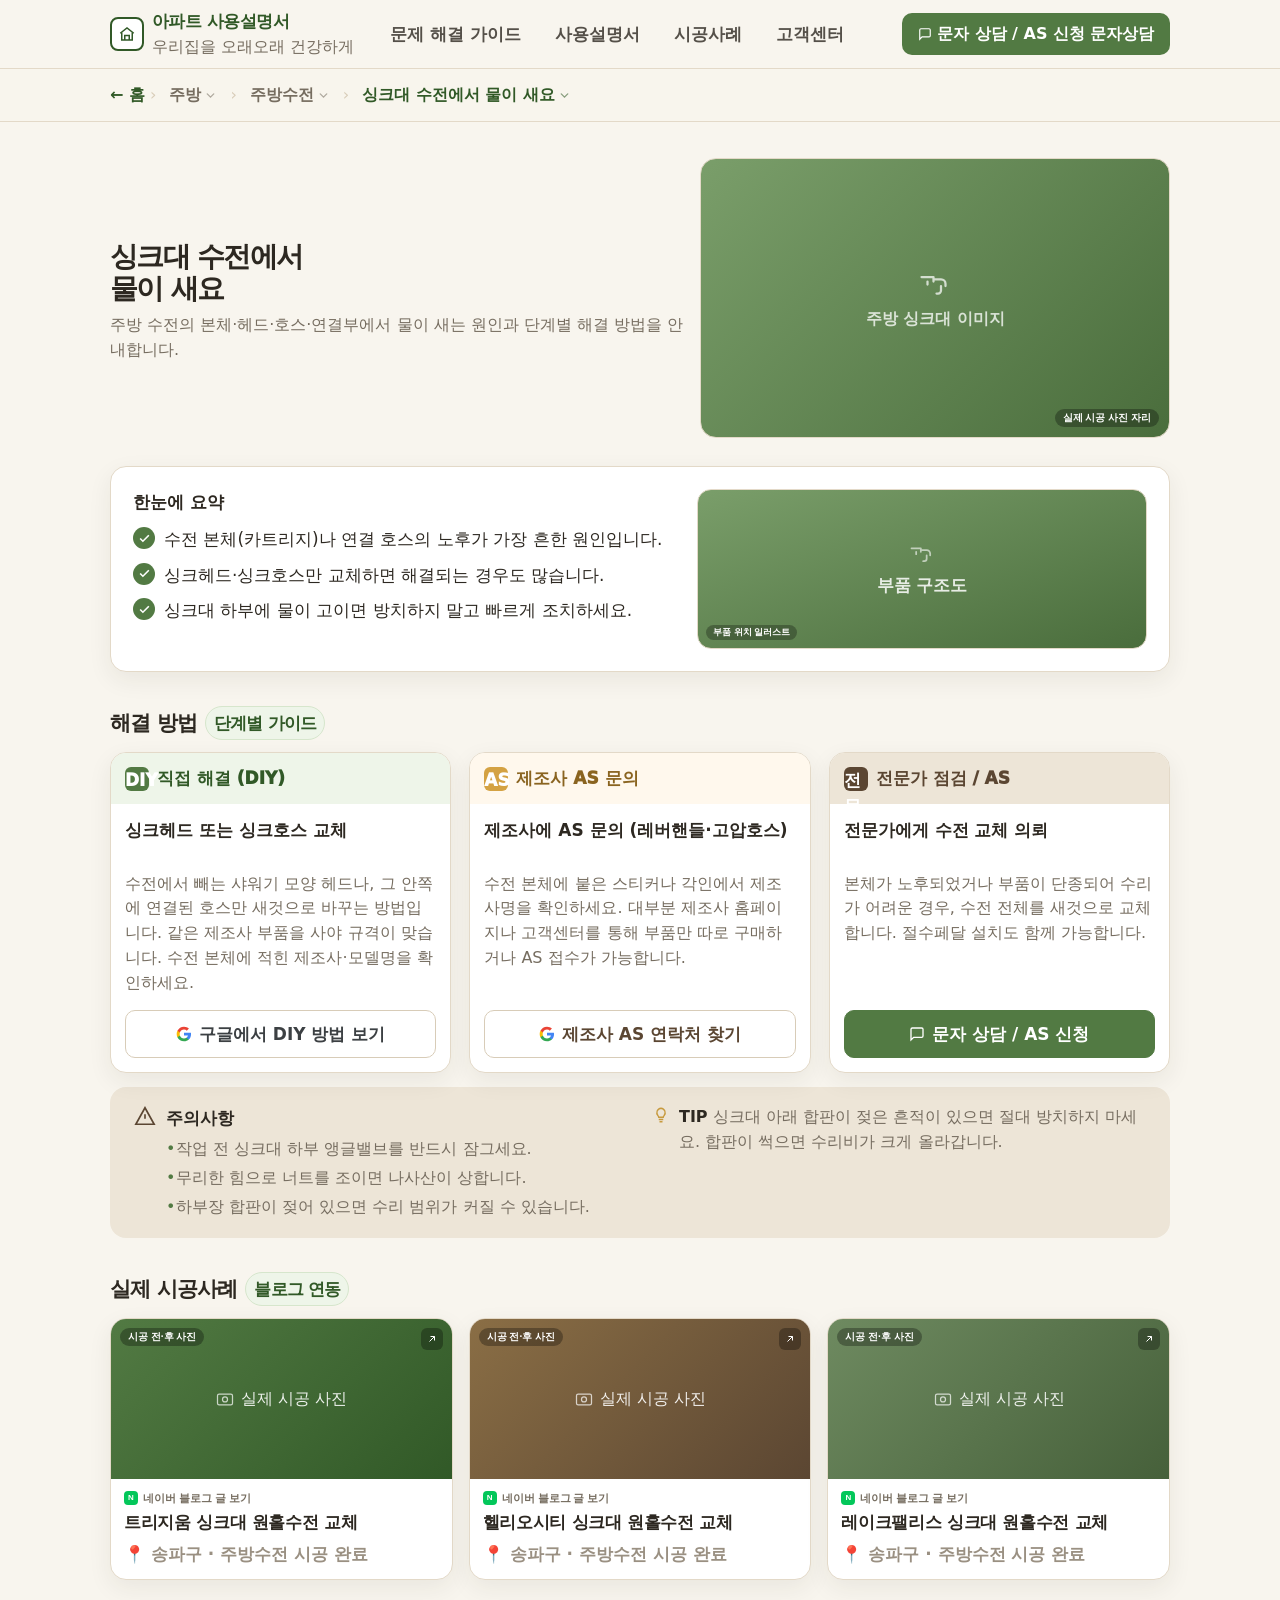
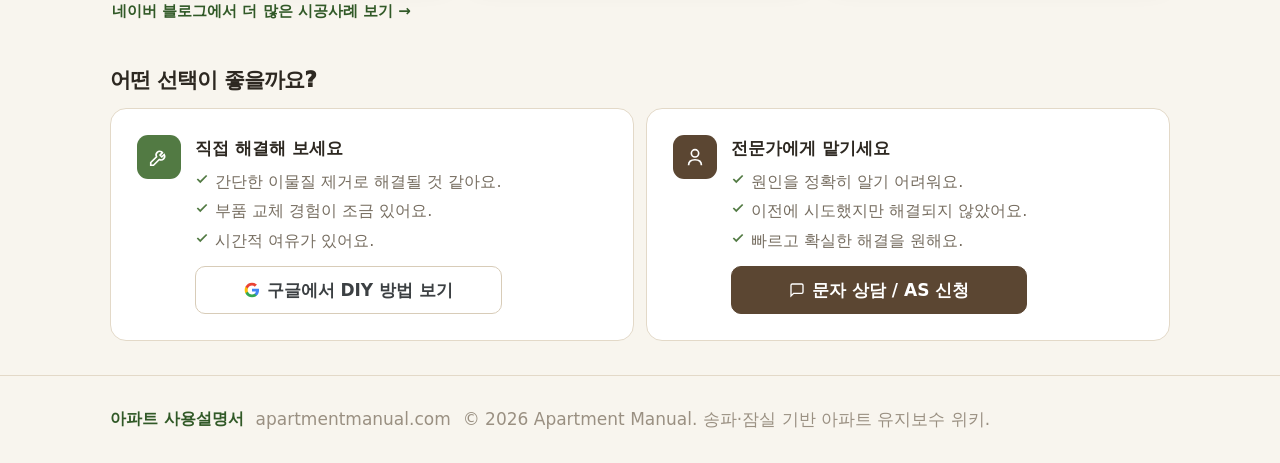
==== guide.html @ 0b605f0b "Add files via upload" ====
<!doctype html>
<html lang="ko">
<head>
<meta charset="utf-8">
<meta name="viewport" content="width=device-width, initial-scale=1, viewport-fit=cover">

<!-- 기본 SEO — 증상별로 JS가 동적 업데이트 -->
<title>아파트 집수리 문제 해결 가이드 | 아파트 사용설명서</title>
<meta name="description" content="아파트 집수리 증상별 원인과 단계별 해결 방법을 안내합니다. DIY 방법부터 전문가 상담까지.">
<meta name="keywords" content="아파트 집수리, 수전 교체, 변기 수리, 환풍기 교체, 배수구 막힘, 방등 교체, 송파 집수리">
<meta name="author" content="아파트 사용설명서">
<link rel="canonical" href="https://apartmentmanual.kr/guide.html" id="canonicalUrl">

<!-- Open Graph -->
<meta property="og:type" content="article">
<meta property="og:url" content="https://apartmentmanual.kr/guide.html" id="ogUrl">
<meta property="og:title" content="아파트 집수리 문제 해결 가이드" id="ogTitle">
<meta property="og:description" content="증상별 원인과 단계별 해결 방법을 안내합니다." id="ogDesc">
<meta property="og:image" content="https://apartmentmanual.kr/og-image.png">
<meta property="og:locale" content="ko_KR">
<meta property="og:site_name" content="아파트 사용설명서">

<!-- Twitter Card -->
<meta name="twitter:card" content="summary_large_image">
<meta name="twitter:title" content="아파트 집수리 문제 해결 가이드" id="twTitle">
<meta name="twitter:description" content="증상별 원인과 단계별 해결 방법을 안내합니다." id="twDesc">

<!-- 구조화 데이터 (JSON-LD) — render() 후 JS로 동적 삽입 -->
<script type="application/ld+json" id="jsonLd">
{
  "@context": "https://schema.org",
  "@type": "HowTo",
  "name": "아파트 집수리 문제 해결 가이드",
  "description": "아파트 집수리 증상별 원인과 단계별 해결 방법",
  "publisher": {
    "@type": "LocalBusiness",
    "name": "아파트 사용설명서",
    "areaServed": "송파구, 잠실동"
  }
}
</script>
<style>
:root{
  --green:#527A43;--green-deep:#315927;--green-soft:#EEF5E9;--green-line:#D6E6CC;
  --cream:#F8F5EE;--paper:#FFFEFB;--beige:#EDE5D7;--sand:#D8CCB8;
  --choco:#5B4632;--choco-deep:#3F2E1D;
  --ink:#2D2821;--muted:#766D60;--soft:#9A9082;--line:#E3D9C8;--white:#fff;
  --warn:#C0492F;--warn-soft:#FDF0ED;
  --shadow:0 8px 24px rgba(45,40,33,.07);
  --r:16px;--safe-b:env(safe-area-inset-bottom,0px);
  font-family:-apple-system,BlinkMacSystemFont,"Pretendard","Apple SD Gothic Neo","Noto Sans KR",system-ui,sans-serif;
}
*{box-sizing:border-box;margin:0;padding:0}html{scroll-behavior:smooth}
body{background:var(--cream);color:var(--ink);line-height:1.55;-webkit-font-smoothing:antialiased}
button,input,select{font:inherit}button{border:0;background:none;cursor:pointer;color:inherit}a{text-decoration:none;color:inherit}
.wrap{width:min(100% - 32px,920px);margin-inline:auto}
.desktop{display:none}

/* header */
.hd{position:sticky;top:0;z-index:40;background:rgba(248,245,238,.96);backdrop-filter:blur(12px);border-bottom:1px solid var(--line)}
.hd .in{height:56px;display:flex;align-items:center;gap:10px}
.logo{display:flex;align-items:center;gap:8px}
.logo-i{width:30px;height:30px;border:2px solid var(--green-deep);border-radius:8px;display:grid;place-items:center;color:var(--green-deep);flex:none;background:#fff}.logo-i svg{width:18px;height:18px}
.logo b{font-size:17px;letter-spacing:-.03em;color:var(--green-deep)}.logo small{font-size:16px;color:var(--muted);display:block}
.hd .nav{display:none;gap:24px;margin-left:22px}.hd .nav a{font-size:16px;font-weight:800;opacity:.8}.hd .nav a:hover{opacity:1;color:var(--green-deep)}
.hd-btn{margin-left:auto;height:34px;padding:0 10px;border-radius:10px;background:var(--green);color:#fff;font-weight:900;font-size:17px;display:flex;align-items:center;gap:5px;flex:none}.hd-btn svg{width:14px;height:14px}
@media(min-width:720px){.hd .in{height:68px}.logo-i{width:34px;height:34px}.logo b{font-size:17px}.logo small{font-size:16px}.hd-btn{height:40px;padding:0 14px;font-size:17px}}
@media(min-width:1040px){.hd .nav{display:flex;gap:34px;margin-left:26px}.hd .nav a{font-size:17px;font-weight:850}.desktop{display:block}.hd-btn{height:42px;padding:0 16px;font-size:16px}.wrap{width:min(100% - 48px,1060px)}}

/* crumb */
.crumb{padding:14px 0 0;font-size:16px;color:var(--muted);display:flex;flex-wrap:wrap;gap:5px;align-items:center}
.crumb .sep{color:var(--sand)}.crumb b{color:var(--green-deep)}
/* clickable crumb tree */
.crumb-bar{background:rgba(248,245,238,.96);border-bottom:1px solid var(--line);position:relative;z-index:30}
.crumb{position:relative;padding:12px 0}
.crumb a.home{color:var(--green-deep);font-weight:800;text-decoration:none;flex:none}
.crumb-seg{appearance:none;border:none;background:none;font:inherit;color:var(--muted);font-weight:800;display:inline-flex;align-items:center;gap:3px;cursor:pointer;padding:4px 8px;border-radius:9px;transition:.12s;line-height:1.25;text-align:left}
.crumb-seg:hover{background:var(--green-soft);color:var(--green-deep)}
.crumb-seg .cv{width:13px;height:13px;opacity:.55;transition:.15s;flex:none}
.crumb-seg.open{background:var(--green-soft);color:var(--green-deep)}
.crumb-seg.open .cv{transform:rotate(180deg);opacity:1}
.crumb-seg:last-of-type{color:var(--green-deep)}
.crumb-dd{position:absolute;top:calc(100% - 4px);left:0;background:#fff;border:1px solid var(--line);border-radius:13px;box-shadow:0 14px 34px rgba(45,40,33,.16);padding:6px;min-width:210px;max-width:min(92vw,360px);max-height:62vh;overflow:auto;z-index:60}
.dd-item{display:flex;align-items:center;gap:8px;width:100%;text-align:left;appearance:none;border:none;background:none;font:inherit;font-size:15px;font-weight:700;color:var(--ink);padding:10px 11px;border-radius:10px;cursor:pointer;line-height:1.35}
.dd-item:hover{background:var(--green-soft)}
.dd-item.on{color:var(--green-deep);background:var(--green-soft)}
.dd-item .dc{width:15px;height:15px;flex:none;color:var(--green)}
.dd-item .dc.hide{visibility:hidden}
/* live thumbnail cards */
.case .img.thumb{background-size:cover;background-position:center;background-color:var(--beige)}
.case.sk{pointer-events:none}
.case.sk .img{animation:cpulse 1.25s ease-in-out infinite}
@keyframes cpulse{0%,100%{opacity:1}50%{opacity:.5}}
.cases-more{display:inline-flex;align-items:center;gap:6px;margin-top:14px;font-size:15px;font-weight:800;color:var(--green-deep);cursor:pointer;background:none;border:none;appearance:none;padding:6px 2px}
.cases-more:hover{text-decoration:underline}
.case-empty{grid-column:1/-1;color:var(--muted);font-weight:700;font-size:15px;padding:8px 2px}

/* hero */
.hero{padding:10px 0 18px}
.hero-grid{display:grid;grid-template-columns:1fr;gap:16px}
.hero h1{font-size:28px;line-height:1.15;letter-spacing:-.06em;font-weight:950;margin-top:8px}
.hero .lead{font-size:16px;color:var(--muted);margin-top:8px;max-width:42em}
.hero-img{border-radius:var(--r);overflow:hidden;min-height:160px;position:relative;display:grid;place-items:center;border:1px solid var(--line)}
.hero-img .ph{display:flex;flex-direction:column;align-items:center;gap:6px;color:rgba(255,255,255,.9)}
.hero-img .ph svg{width:36px;height:36px;opacity:.8}
.hero-img .ph span{font-size:16px;font-weight:800;opacity:.85}
.hero-img .label{position:absolute;bottom:10px;right:10px;font:800 10px/1 sans-serif;background:rgba(0,0,0,.3);color:#fff;padding:4px 8px;border-radius:999px}
.pills{display:flex;flex-wrap:wrap;gap:7px;margin-top:14px}
.pill{height:36px;padding:0 13px;border:1.5px solid var(--sand);background:#fff;border-radius:999px;font-size:16px;font-weight:800;display:flex;align-items:center;gap:5px;white-space:nowrap;transition:.15s}
.pill svg{width:14px;height:14px;opacity:.7}
.pill:hover{border-color:var(--green)}
.pill.on{background:var(--green);color:#fff;border-color:var(--green)}.pill.on svg{opacity:1}
/* summary visual */
.summary{display:grid;grid-template-columns:1fr;gap:14px}
.sum-visual{border-radius:14px;min-height:120px;position:relative;display:grid;place-items:center;overflow:hidden;border:1px solid var(--line)}
.sum-visual .ph{display:flex;flex-direction:column;align-items:center;gap:5px;color:rgba(255,255,255,.85)}
.sum-visual .ph svg{width:28px;height:28px;opacity:.7}
.sum-visual .ph span{font-size:17px;font-weight:800}
.sum-visual .label{position:absolute;bottom:8px;left:8px;font:800 9px/1 sans-serif;background:rgba(0,0,0,.28);color:#fff;padding:3px 7px;border-radius:999px}
@media(min-width:720px){.hero-grid{grid-template-columns:1.1fr .9fr;align-items:center}.hero-img{min-height:220px}.summary{grid-template-columns:1.1fr .9fr}.hero{padding:28px 0 22px}h1{font-size:36px}.hero .lead{font-size:17px}}
@media(min-width:1040px){.hero-img{min-height:280px}.hero{padding:36px 0 28px}h1{font-size:42px}.hero .lead{font-size:16px;max-width:36em}.sum-visual{min-height:160px}}
/* apt dropdown */
.aptsel{width:100%;height:44px;border:1.5px solid var(--sand);border-radius:12px;padding:0 12px;font-size:16px;background:#fff;color:var(--ink);appearance:auto}
.aptsel:focus{outline:none;border-color:var(--green);box-shadow:0 0 0 3px rgba(82,122,67,.12)}
.apt-custom{margin-top:8px}

/* sections */
section{padding:0 0 22px}
.sec-t{font-size:17px;font-weight:950;letter-spacing:-.04em;margin-bottom:12px;display:flex;align-items:center;gap:8px}
.sec-t .badge{font-size:17px;font-weight:900;background:var(--green-soft);color:var(--green-deep);border:1px solid var(--green-line);border-radius:999px;padding:3px 8px}

/* summary card */
.summary{background:#fff;border:1px solid var(--line);border-radius:var(--r);padding:16px;box-shadow:var(--shadow)}
.summary h3{font-size:17px;font-weight:950;margin-bottom:12px}
.checks{display:flex;flex-direction:column;gap:10px}
.ck{display:flex;gap:9px;font-size:17px;line-height:1.5}
.ck .ic{width:22px;height:22px;border-radius:50%;background:var(--green);flex:none;display:grid;place-items:center}
.ck .ic svg{width:13px;height:13px}

/* steps */
.steps{display:grid;gap:14px}
@media(min-width:720px){.steps{grid-template-columns:repeat(3,1fr)}}
.step{background:#fff;border:1px solid var(--line);border-radius:var(--r);overflow:hidden;display:flex;flex-direction:column;box-shadow:var(--shadow)}
.step-h{padding:12px 14px;font-weight:950;font-size:16px;display:flex;align-items:center;gap:8px}
.step-h .n{width:24px;height:24px;border-radius:6px;display:grid;place-items:center;font-size:17px;font-weight:950;flex:none}
.step.diy .step-h{background:var(--green-soft);color:var(--green-deep)}.step.diy .n{background:var(--green);color:#fff}
.step.mfg .step-h{background:#FFF8ED;color:#8A6420}.step.mfg .n{background:#D4A243;color:#fff}
.step.mgmt .step-h{background:#EDF2F7;color:#4A5568}.step.mgmt .n{background:#5A6B7A;color:#fff}
.step.pro .step-h{background:var(--beige);color:var(--choco)}.step.pro .n{background:var(--choco);color:#fff}
.step-b{padding:14px;flex:1;display:flex;flex-direction:column}
.step-b ul{list-style:none;display:flex;flex-direction:column;gap:9px;flex:1}
.step-b li{display:flex;gap:8px;font-size:17px;line-height:1.5}
.step-b li .b{width:20px;height:20px;border-radius:6px;background:var(--green-soft);color:var(--green-deep);flex:none;display:grid;place-items:center;font:900 11px var(--font);margin-top:2px}
.step-b li b{font-weight:800;display:block;margin-bottom:2px}
.step-b li .desc{font-size:16px;color:var(--muted);line-height:1.55;display:block;margin-top:1px}
.step-b .act{margin-top:14px}
.btn{display:inline-flex;align-items:center;gap:7px;border-radius:10px;font-weight:900;font-size:17px;padding:10px 14px;transition:.15s;cursor:pointer;border:1.5px solid transparent;justify-content:center;width:100%}
.btn svg{width:16px;height:16px;flex:none}
.btn-g{background:#fff;color:#3c4043;border-color:var(--sand)}.btn-g:hover{background:#F7F5EF}
.btn-choco{background:var(--choco);color:#fff;border-color:var(--choco)}.btn-choco:hover{background:var(--choco-deep)}
.btn-green{background:var(--green);color:#fff;border-color:var(--green)}.btn-green:hover{background:var(--green-deep)}
.btn-ghost{background:#fff;color:var(--choco);border-color:var(--sand)}.btn-ghost:hover{background:var(--beige)}
.gg{width:16px;height:16px}

/* notice */
.notice{display:flex;gap:14px;background:var(--beige);border-radius:var(--r);padding:14px 16px;margin-top:14px;flex-wrap:wrap}
.notice .w{display:flex;gap:10px;flex:1;min-width:200px}
.notice .w svg{width:22px;height:22px;color:var(--choco);flex:none}
.notice .w h5{font-size:17px;font-weight:950;margin-bottom:6px}
.notice .w ul{list-style:none;display:flex;flex-direction:column;gap:4px}
.notice .w li{font-size:16px;color:var(--muted);padding-left:10px;position:relative}
.notice .w li::before{content:'•';position:absolute;left:0;color:var(--green)}
.notice .tip{flex:1;min-width:200px;display:flex;gap:9px;font-size:16px;color:var(--muted);line-height:1.55}
.notice .tip svg{width:18px;height:18px;color:#C79A3E;flex:none;margin-top:1px}
.notice .tip b{color:var(--ink)}

/* cases */
.cases{display:grid;gap:12px}
@media(min-width:720px){.cases{grid-template-columns:repeat(3,1fr)}.case .img{height:150px}}
.case{background:#fff;border:1px solid var(--line);border-radius:var(--r);overflow:hidden;box-shadow:var(--shadow);cursor:pointer;transition:.15s}
.case:hover{transform:translateY(-2px);box-shadow:0 12px 28px rgba(45,40,33,.1)}
.case .img{height:120px;position:relative;display:grid;place-items:center;color:#fff}
.case .img.c0{background:linear-gradient(135deg,#527A43,#315927)}
.case .img.c1{background:linear-gradient(135deg,#8A6E45,#5B4632)}
.case .img.c2{background:linear-gradient(135deg,#6E8A60,#46603A)}
.case .img.c3{background:linear-gradient(135deg,#5A7A8A,#2D5566)}
.case .tag{position:absolute;top:9px;left:9px;font:900 10px/1 sans-serif;background:rgba(0,0,0,.3);color:#fff;padding:4px 8px;border-radius:999px}
.case .ext{position:absolute;top:9px;right:9px;width:22px;height:22px;border-radius:6px;background:rgba(0,0,0,.3);display:grid;place-items:center}
.case .ext svg{width:12px;height:12px}
.case .img .ph{font-size:16px;opacity:.9;display:flex;align-items:center;gap:6px}
.case .img .ph svg{width:20px;height:20px;opacity:.8}
.case .bd{padding:12px 13px}
.case .src{display:flex;align-items:center;gap:5px;font:900 10.5px/1 sans-serif;color:var(--muted);margin-bottom:6px}
.case .src .d{width:14px;height:14px;border-radius:4px;background:#03C75A;color:#fff;display:grid;place-items:center;font:900 8px/1 sans-serif}
.case h4{font-size:17px;font-weight:900;line-height:1.35;letter-spacing:-.02em}
.case .meta{margin-top:7px;font-size:17px;color:var(--soft);font-weight:700}

/* choose */
.choose{display:grid;gap:12px}
@media(min-width:720px){.choose{grid-template-columns:1fr 1fr}}
.cc{background:#fff;border:1px solid var(--line);border-radius:var(--r);padding:18px;display:flex;gap:14px;align-items:flex-start}
.cc .ic{width:44px;height:44px;border-radius:11px;flex:none;display:grid;place-items:center;color:#fff}
.cc .ic svg{width:22px;height:22px}
.cc.diy .ic{background:var(--green)}.cc.pro .ic{background:var(--choco)}
.cc h4{font-size:17px;font-weight:950;margin-bottom:8px}
.cc ul{list-style:none;display:flex;flex-direction:column;gap:5px;margin-bottom:12px}
.cc li{font-size:16px;color:var(--muted);display:flex;gap:6px}
.cc li svg{width:14px;height:14px;color:var(--green);flex:none;margin-top:2px}

/* footer */
footer{padding:22px 0;border-top:1px solid var(--line)}
.foot{display:flex;align-items:center;gap:12px;flex-wrap:wrap;font-size:17px;color:var(--soft)}
.foot b{color:var(--green-deep);font-size:16px}

/* ─── small phone ─── */
@media(max-width:360px){
  .wrap{width:min(100% - 24px,1060px)}
  h1{font-size:24px}
  .hero .lead{font-size:17px}
  .hero-img{min-height:130px}
  .pills{gap:5px}
  .pill{height:32px;padding:0 10px;font-size:17px}
  .summary{padding:12px}
  .summary h3{font-size:16px}
  .ck{font-size:16px}
  .step-h{font-size:17px;padding:10px 12px}
  .step-b{padding:12px}
  .step-b li{font-size:16px}
  .step-b li .desc{font-size:17px}
  .sec-t{font-size:17px}
  .cc{padding:14px}
  .cc h4{font-size:16px}
  .notice{padding:12px}
  .case .img{height:100px}
  .case h4{font-size:16px}
}

/* ─── tablet+ section spacing ─── */
@media(min-width:720px){
  section{padding:0 0 28px}
  .sec-t{font-size:19px}
  .summary{padding:22px}
  .summary h3{font-size:17px}
  .step-h{font-size:17px}
  .notice{gap:24px}
  .cc{padding:22px}
  footer{padding:30px 0}
}

/* ─── desktop spacing ─── */
@media(min-width:1040px){
  section{padding:0 0 34px}
  .sec-t{font-size:21px}
  .steps{gap:18px}
  .cases{gap:16px}
  .case .img{height:160px}
  .cc{padding:26px}
  .notice{padding:18px 24px}
}

/* overlay + sheet */
.ov{position:fixed;inset:0;z-index:80;background:rgba(45,40,33,.48);display:none;align-items:flex-end}.ov.open{display:flex}
@media(min-width:720px){.ov{align-items:center}}
.sheet{width:100%;max-width:480px;margin:0 auto;background:#fff;border-radius:20px 20px 0 0;padding:18px 18px calc(18px + var(--safe-b));box-shadow:0 -12px 30px rgba(0,0,0,.16);max-height:88vh;overflow-y:auto;-webkit-overflow-scrolling:touch;animation:up .25s ease}
@media(min-width:720px){.sheet{border-radius:22px;box-shadow:0 18px 50px rgba(0,0,0,.22)}}
@keyframes up{from{transform:translateY(20px);opacity:.6}to{transform:none;opacity:1}}
.sheet-hd{display:flex;align-items:flex-start;justify-content:space-between;gap:10px;margin-bottom:14px}
.sheet h2{font-size:18px;font-weight:950}.sheet .sub{font-size:16px;color:var(--muted);margin-top:3px}
.x{width:32px;height:32px;border-radius:50%;background:var(--beige);font-size:18px;color:var(--muted);flex:none}
.field{margin-top:12px}.field label{display:block;font-size:16px;font-weight:950;margin-bottom:6px}.field .rq{color:var(--warn)}
.field input{width:100%;height:44px;border:1.5px solid var(--sand);border-radius:12px;padding:0 12px;font-size:16px}
.field input:focus{outline:none;border-color:var(--green);box-shadow:0 0 0 3px rgba(82,122,67,.12)}
.photos{display:grid;grid-template-columns:repeat(4,1fr);gap:7px;margin-top:6px}
.photo{position:relative;aspect-ratio:1;border-radius:9px;overflow:hidden;background:var(--beige)}.photo img{width:100%;height:100%;object-fit:cover}
.photo .rm{position:absolute;top:3px;right:3px;width:18px;height:18px;border-radius:50%;background:rgba(44,38,32,.8);color:#fff;font-size:16px;display:grid;place-items:center}
.addp{aspect-ratio:1;border:1.5px dashed var(--sand);border-radius:9px;background:#fff;display:flex;flex-direction:column;align-items:center;justify-content:center;gap:3px;cursor:pointer;color:var(--muted);font-size:16px;font-weight:900}
.addp:hover{border-color:var(--green);color:var(--green-deep)}
.addp svg{width:16px;height:16px}
.hint{font-size:17px;color:var(--muted);margin-top:4px;line-height:1.5}.hint b{color:var(--ink)}
.pv{margin-top:14px;background:#F4F1EA;border-radius:13px;padding:12px}
.pv .h{font:900 11px/1 sans-serif;color:var(--muted);margin-bottom:8px;display:flex;align-items:center;gap:6px}.pv .h svg{width:13px;height:13px}
.bbl{background:#fff;border-radius:12px 12px 12px 3px;padding:11px 13px;font-size:16px;line-height:1.6;box-shadow:0 1px 2px rgba(45,40,33,.06)}.bbl b{color:var(--green-deep)}
.bbl .thumbs{display:flex;gap:4px;margin-top:7px}.bbl .mini{width:32px;height:32px;border-radius:6px;overflow:hidden;background:var(--beige)}.bbl .mini img{width:100%;height:100%;object-fit:cover}
.send{width:100%;height:48px;margin-top:14px;border-radius:13px;background:var(--choco);color:#fff;font-weight:950;font-size:16px;display:flex;align-items:center;justify-content:center;gap:7px}
.send:disabled{opacity:.42;cursor:not-allowed}.send svg{width:17px;height:17px}
.sms-note{text-align:center;font-size:17px;color:var(--soft);margin-top:7px}

/* leave modal */
.lv{position:fixed;inset:0;z-index:95;background:rgba(45,40,33,.5);display:none;align-items:center;justify-content:center;padding:20px}.lv.open{display:flex}
.lv-card{background:#fff;border-radius:18px;max-width:340px;width:100%;padding:24px 22px;text-align:center;animation:up .2s ease}
.lv-card .ic{width:44px;height:44px;border-radius:50%;background:var(--green-soft);color:var(--green-deep);display:grid;place-items:center;margin:0 auto 12px}.lv-card .ic svg{width:22px;height:22px}
.lv-card h4{font-size:16px;font-weight:950;margin-bottom:7px}.lv-card p{font-size:16px;color:var(--muted);line-height:1.55;margin-bottom:16px}
.lv-btns{display:flex;gap:8px}.lv-btns .btn{flex:1}

/* office sheet */
.off-hint{display:flex;gap:9px;background:var(--green-soft);border:1px solid var(--green-line);border-radius:12px;padding:10px 12px;margin-top:8px;font-size:17px;color:var(--muted);line-height:1.5}
.off-hint svg{width:16px;height:16px;flex:none;color:var(--green-deep);margin-top:1px}
.off-hint b{color:var(--ink)}
</style>
</head>
<body>

<header class="hd"><div class="wrap in">
  <a class="logo" href="index.html"><span class="logo-i"><svg viewBox="0 0 24 24" fill="none" stroke="currentColor" stroke-width="2"><path d="M3 11 12 4l9 7"/><path d="M5 10v10h14V10"/><path d="M9 20v-6h6v6"/></svg></span><span><b>아파트 사용설명서</b><small>우리집을 오래오래 건강하게</small></span></a>
  <nav class="nav"><a href="#">문제 해결 가이드</a><a href="#">사용설명서</a><a href="#">시공사례</a><a href="#">고객센터</a></nav>
  <button class="hd-btn" onclick="openConsult()"><svg viewBox="0 0 24 24" fill="none" stroke="currentColor" stroke-width="2"><path d="M21 15a2 2 0 0 1-2 2H7l-4 4V5a2 2 0 0 1 2-2h14a2 2 0 0 1 2 2Z"/></svg><span class="desktop">문자 상담 / AS 신청</span><span>문자상담</span></button>
</div></header>

<div id="crumbBar" class="crumb-bar"></div>
<main id="main"></main>

<div class="ov" id="ovConsult" onclick="if(event.target===this)closeConsult()"><div class="sheet" id="shConsult"></div></div>
<div class="ov" id="ovOffice" onclick="if(event.target===this)closeOffice()"><div class="sheet" id="shOffice"></div></div>
<div class="lv" id="lvModal"><div class="lv-card"><div class="ic"><svg viewBox="0 0 24 24" fill="none" stroke="currentColor" stroke-width="2" stroke-linecap="round"><path d="M7 17 17 7M9 7h8v8"/></svg></div><h4>외부 사이트로 이동합니다</h4><p id="lvMsg"></p><div class="lv-btns"><button class="btn btn-ghost" onclick="closeLv()">취소</button><button class="btn btn-choco" id="lvGo" onclick="doLv()">이동</button></div></div></div>

<script>
/* ═══════════════════════════════════════════
   Google Logo SVG (inline)
   ═══════════════════════════════════════════ */
const GL='<svg class="gg" viewBox="0 0 48 48"><path fill="#4285F4" d="M45.12 24.5c0-1.56-.14-3.06-.4-4.5H24v8.51h11.84c-.51 2.75-2.06 5.08-4.39 6.64v5.52h7.11c4.16-3.83 6.56-9.47 6.56-16.17z"/><path fill="#34A853" d="M24 46c5.94 0 10.92-1.97 14.56-5.33l-7.11-5.52c-1.97 1.32-4.49 2.1-7.45 2.1-5.73 0-10.58-3.87-12.31-9.07H4.34v5.7C7.96 41.07 15.4 46 24 46z"/><path fill="#FBBC05" d="M11.69 28.18C11.25 26.86 11 25.45 11 24s.25-2.86.69-4.18v-5.7H4.34C2.85 17.09 2 20.45 2 24s.85 6.91 2.34 9.88l7.35-5.7z"/><path fill="#EA4335" d="M24 10.75c3.23 0 6.13 1.11 8.41 3.29l6.31-6.31C34.91 4.18 29.93 2 24 2 15.4 2 7.96 6.93 4.34 14.12l7.35 5.7c1.73-5.2 6.58-9.07 12.31-9.07z"/></svg>';

/* ═══════════════════════════════════════════
   ICONS
   ═══════════════════════════════════════════ */
const IC={
 chk:'<svg viewBox="0 0 24 24" fill="none" stroke="#fff" stroke-width="3"><path d="M20 6 9 17l-5-5"/></svg>',
 cam:'<svg viewBox="0 0 24 24" fill="none" stroke="currentColor" stroke-width="1.5"><rect x="3" y="6" width="18" height="13" rx="2"/><circle cx="12" cy="12.5" r="3"/></svg>',
 ext:'<svg viewBox="0 0 24 24" fill="none" stroke="currentColor" stroke-width="2"><path d="M7 17 17 7M9 7h8v8"/></svg>',
 warn:'<svg viewBox="0 0 24 24" fill="none" stroke="currentColor" stroke-width="1.8"><path d="M12 3 2 21h20L12 3Z"/><path d="M12 10v5M12 18h.01"/></svg>',
 tip:'<svg viewBox="0 0 24 24" fill="none" stroke="currentColor" stroke-width="1.8"><path d="M9 18h6M10 21h4M12 3a6 6 0 0 0-4 10c.7.7 1 1.5 1 2h6c0-.5.3-1.3 1-2a6 6 0 0 0-4-10Z"/></svg>',
 diy:'<svg viewBox="0 0 24 24" fill="none" stroke="currentColor" stroke-width="1.8" stroke-linecap="round"><path d="M14.7 6.3a4 4 0 0 0-5.4 5.4L3 18v3h3l6.3-6.3a4 4 0 0 0 5.4-5.4l-2.6 2.6-2-2 2.6-2.6Z"/></svg>',
 person:'<svg viewBox="0 0 24 24" fill="none" stroke="currentColor" stroke-width="1.8"><circle cx="12" cy="8" r="4"/><path d="M5 21c0-4 3-6 7-6s7 2 7 6"/></svg>',
 sms:'<svg viewBox="0 0 24 24" fill="none" stroke="currentColor" stroke-width="2"><path d="M21 15a2 2 0 0 1-2 2H7l-4 4V5a2 2 0 0 1 2-2h14a2 2 0 0 1 2 2Z"/></svg>'
};

/* ═══════════════════════════════════════════
   카드 ↔ 블로그 URL 매핑 표
   url이 비어있으면 "작성 예정"으로 표시
   ═══════════════════════════════════════════ */
/* ============================================================
   네이버 블로그 태그 매칭표  (홈페이지 증상 ID → 네이버 블로그 검색 태그)
   · 홈페이지에서 쓰는 이름과 네이버 블로그에 실제로 단 태그가 다를 수 있어 여기서 변환합니다.
   · 값에는 "네이버 블로그에 단 태그"를 그대로 넣으세요.  예) '싱크대원홀수전', '대림세면수전'
   · 단지까지 좁히려면 띄어쓰기로 두 태그:  '트리지움철물점 싱크대원홀수전'  (둘 다 들어간 글만)
   · ※ 아래 값은 임시 추정치입니다. 실제 블로그 태그명으로 꼭 바꿔 주세요.
   ============================================================ */
const TAGMAP={
 s01:'싱크대원홀수전교체',     s02:'양변기물통부속교체',  s03:'화장실샤워수전교체',  s04:'세면대원홀수전교체',
 s05:'화장실환풍기교체',       s06:'싱크대막힌하수구관통', s07:'LED거실등교체 LED방등교체', s08:'스텐문손잡이교체',
 s09:'세면대폽업트랩교체',     s10:'현관LED센서등교체',   s11:'화장실샤워수전교체',  s12:'양변기스프링관통',
 s13:'싱크대원홀수전교체',     s14:'하츠렌지후드',        s15:'현관문디지털도어락교체', s16:'현관문원통형도어클로저교체',
 s17:'전등스위치교체 전기콘센트교체', s18:'올스텐천정건조대',     s19:'샷시창문로드교체',    s20:'붙박이장경첩교체'
};
const BLOG_ID='mac6765';
const API_BLOG_SEARCH='/api/blog-search';

const POSTS={
 s01:[
  {apt:'트리지움',   title:'트리지움 싱크대 원홀수전 교체',       url:'https://blog.naver.com/mac6765/224253397295'},
  {apt:'헬리오시티', title:'헬리오시티 싱크대 원홀수전 교체',     url:'https://blog.naver.com/mac6765/224261580389'},
  {apt:'레이크팰리스',title:'레이크팰리스 싱크대 원홀수전 교체',  url:'https://blog.naver.com/mac6765/224253387326'},
  {apt:'리센츠',     title:'리센츠 싱크대 원홀수전 교체',         url:'https://blog.naver.com/mac6765/224280048325'}
 ],
 s02:[
  {apt:'트리지움',   title:'트리지움 양변기 물통부속 교체',        url:'https://blog.naver.com/mac6765/224211654169'},
  {apt:'헬리오시티', title:'헬리오시티 양변기 물통부속 교체',      url:'https://blog.naver.com/mac6765/223748900923'},
  {apt:'레이크팰리스',title:'레이크팰리스 양변기 물통부속 교체',   url:'https://blog.naver.com/mac6765/224197048280'},
  {apt:'리센츠',     title:'리센츠 양변기 물통부속 교체',          url:'https://blog.naver.com/mac6765/224044799417'}
 ],
 s03:[
  {apt:'트리지움',   title:'트리지움 샤워수전 교체',               url:'https://blog.naver.com/mac6765/224314917311'},
  {apt:'리센츠',     title:'리센츠 샤워수전 교체',                 url:'https://blog.naver.com/mac6765/224300286580'},
  {apt:'레이크팰리스',title:'레이크팰리스 샤워수전 교체',          url:'https://blog.naver.com/mac6765/223333778264'},
  {apt:'헬리오시티', title:'헬리오시티 샤워수전 교체',             url:'https://blog.naver.com/mac6765/224221265332'}
 ],
 s04:[
  {apt:'트리지움',   title:'트리지움 세면대 원홀수전 교체',        url:'https://blog.naver.com/mac6765/224189730785'},
  {apt:'레이크팰리스',title:'레이크팰리스 세면대 원홀수전 교체',   url:'https://blog.naver.com/mac6765/224230551019'},
  {apt:'잠실엘스',   title:'잠실엘스 세면대 원홀수전 교체',        url:'https://blog.naver.com/mac6765/224121447947'},
  {apt:'리센츠',     title:'리센츠 세면대 원홀수전 교체',          url:'https://blog.naver.com/mac6765/224198369926'}
 ],
 s05:[
  {apt:'트리지움',   title:'트리지움 환풍기 교체',                 url:'https://blog.naver.com/mac6765/224198381257'},
  {apt:'헬리오시티', title:'헬리오시티 환풍기 교체',               url:'https://blog.naver.com/mac6765/224043567563'},
  {apt:'리센츠',     title:'리센츠 환풍기 교체',                   url:'https://blog.naver.com/mac6765/224274561279'},
  {apt:'파크리오',   title:'파크리오 환풍기 교체',                 url:'https://blog.naver.com/mac6765/224313070455'}
 ],
 s06:[
  {apt:'트리지움',   title:'트리지움 싱크대 막힌 하수구 관통',     url:'https://blog.naver.com/mac6765/224309771614'},
  {apt:'리센츠',     title:'리센츠 싱크대 막힌 하수구 관통',       url:'https://blog.naver.com/mac6765/224169125691'},
  {apt:'헬리오시티', title:'헬리오시티 싱크대 막힌 하수구 관통',   url:'https://blog.naver.com/mac6765/224250936108'},
  {apt:'레이크팰리스',title:'레이크팰리스 싱크대 막힌 하수구 관통',url:'https://blog.naver.com/mac6765/224215473561'}
 ],
 s07:[
  {apt:'트리지움',   title:'트리지움 LED 조명 교체',               url:'https://blog.naver.com/mac6765/223891543807'},
  {apt:'헬리오시티', title:'헬리오시티 LED 조명 수리',             url:'https://blog.naver.com/mac6765/224246798165'},
  {apt:'레이크팰리스',title:'레이크팰리스 LED 조명 교체',          url:'https://blog.naver.com/mac6765/224194387681'},
  {apt:'파크리오',   title:'파크리오 LED 조명 교체',               url:'https://blog.naver.com/mac6765/223846330664'}
 ],
 s08:[
  {apt:'트리지움',   title:'트리지움 방문 손잡이 교체',            url:'https://blog.naver.com/mac6765/224287485342'},
  {apt:'헬리오시티', title:'헬리오시티 피난실 문손잡이 교체',      url:'https://blog.naver.com/mac6765/224246791527'},
  {apt:'레이크팰리스',title:'레이크팰리스 모티스도어락 교체',      url:'https://blog.naver.com/mac6765/222484719509'},
  {apt:'잠실엘스',   title:'잠실엘스 두꺼운 문손잡이 교체',        url:'https://blog.naver.com/mac6765/224248852296'}
 ],
 s09:[
  {apt:'리센츠',     title:'리센츠 세면대 폽업트랩 교체',          url:'https://blog.naver.com/mac6765/224095859861'},
  {apt:'헬리오시티', title:'헬리오시티 세면대 폽업트랩 교체',      url:'https://blog.naver.com/mac6765/224274529488'},
  {apt:'레이크팰리스',title:'레이크팰리스 세면대 폽업트랩 교체',   url:'https://blog.naver.com/mac6765/224240774528'},
  {apt:'잠실엘스',   title:'잠실엘스 세면대 폽업트랩 교체',        url:'https://blog.naver.com/mac6765/223834208756'}
 ],
 s10:[
  {apt:'트리지움',   title:'트리지움 LED 센서등 교체',             url:'https://blog.naver.com/mac6765/223696796763'},
  {apt:'헬리오시티', title:'헬리오시티 LED 센서등 교체',           url:'https://blog.naver.com/mac6765/223962658763'},
  {apt:'리센츠',     title:'리센츠 LED 센서등 교체',               url:'https://blog.naver.com/mac6765/223871799219'},
  {apt:'파크리오',   title:'파크리오 LED 센서등 교체',             url:'https://blog.naver.com/mac6765/224163044589'}
 ],
 s11:[
  {apt:'트리지움',   title:'트리지움 샤워수전 누수 교체',          url:''},
  {apt:'헬리오시티', title:'헬리오시티 샤워수전 누수 교체',        url:''},
  {apt:'레이크팰리스',title:'레이크팰리스 샤워수전 누수 교체',     url:''},
  {apt:'리센츠',     title:'리센츠 샤워수전 누수 교체',            url:''}
 ],
 s12:[
  {apt:'트리지움',   title:'트리지움 변기 막힘 관통',              url:''},
  {apt:'헬리오시티', title:'헬리오시티 변기 막힘 관통',            url:''},
  {apt:'레이크팰리스',title:'레이크팰리스 변기 막힘 관통',         url:''},
  {apt:'리센츠',     title:'리센츠 변기 막힘 관통',                url:''}
 ],
 s13:[
  {apt:'트리지움',   title:'트리지움 수전 온도조절 불량 교체',     url:''},
  {apt:'헬리오시티', title:'헬리오시티 수전 온도조절 불량 교체',   url:''},
  {apt:'레이크팰리스',title:'레이크팰리스 수전 온도조절 불량 교체',url:''},
  {apt:'리센츠',     title:'리센츠 수전 온도조절 불량 교체',       url:''}
 ],
 s14:[
  {apt:'트리지움',   title:'트리지움 렌지후드 교체',               url:''},
  {apt:'헬리오시티', title:'헬리오시티 렌지후드 교체',             url:''},
  {apt:'레이크팰리스',title:'레이크팰리스 렌지후드 교체',          url:''},
  {apt:'리센츠',     title:'리센츠 렌지후드 교체',                 url:''}
 ],
 s15:[
  {apt:'트리지움',   title:'트리지움 디지털도어락 교체',           url:''},
  {apt:'헬리오시티', title:'헬리오시티 디지털도어락 교체',         url:''},
  {apt:'레이크팰리스',title:'레이크팰리스 디지털도어락 교체',      url:''},
  {apt:'리센츠',     title:'리센츠 디지털도어락 교체',             url:''}
 ],
 s16:[
  {apt:'트리지움',   title:'트리지움 도어클로저 교체',             url:''},
  {apt:'헬리오시티', title:'헬리오시티 도어클로저 교체',           url:''},
  {apt:'레이크팰리스',title:'레이크팰리스 도어클로저 교체',        url:''},
  {apt:'리센츠',     title:'리센츠 도어클로저 교체',               url:''}
 ],
 s17:[
  {apt:'트리지움',   title:'트리지움 전등 스위치 교체',            url:''},
  {apt:'헬리오시티', title:'헬리오시티 전등 스위치 교체',          url:''},
  {apt:'레이크팰리스',title:'레이크팰리스 콘센트 교체',            url:''},
  {apt:'리센츠',     title:'리센츠 전등 스위치 교체',              url:''}
 ],
 s18:[
  {apt:'트리지움',   title:'트리지움 천정건조대 교체',             url:''},
  {apt:'헬리오시티', title:'헬리오시티 천정건조대 교체',           url:''},
  {apt:'레이크팰리스',title:'레이크팰리스 천정건조대 교체',        url:''},
  {apt:'리센츠',     title:'리센츠 천정건조대 교체',               url:''}
 ],
 s19:[
  {apt:'트리지움',   title:'트리지움 샷시 창문 수리',              url:''},
  {apt:'헬리오시티', title:'헬리오시티 샷시 창문 수리',            url:''},
  {apt:'레이크팰리스',title:'레이크팰리스 샷시 로라 교체',         url:''},
  {apt:'리센츠',     title:'리센츠 문풍지 모헤어 교체',            url:''}
 ],
 s20:[
  {apt:'트리지움',   title:'트리지움 붙박이장 경첩 교체',          url:''},
  {apt:'헬리오시티', title:'헬리오시티 신발장 문 경첩 교체',       url:''},
  {apt:'레이크팰리스',title:'레이크팰리스 붙박이장 서랍 레일 교체',url:''},
  {apt:'리센츠',     title:'리센츠 싱크대장 경첩 교체',            url:''}
 ]
};

/* ═══════════════════════════════════════════
   증상 10개 데이터 (매출순)
   steps: [type, text]
     type: 'diy'|'mfg'|'mgmt'|'pro'
   ═══════════════════════════════════════════ */
const SYM=[
{id:'s01',space:'주방',fix:'주방수전',pill:'주방수전',
 h1:['싱크대 수전에서','물이 새요'],
 lead:'주방 수전의 본체·헤드·호스·연결부에서 물이 새는 원인과 단계별 해결 방법을 안내합니다.',
 sum:['수전 본체(카트리지)나 연결 호스의 노후가 가장 흔한 원인입니다.','싱크헤드·싱크호스만 교체하면 해결되는 경우도 많습니다.','싱크대 하부에 물이 고이면 방치하지 말고 빠르게 조치하세요.'],
 steps:[
  ['diy','싱크헤드 또는 싱크호스 교체','수전에서 빼는 샤워기 모양 헤드나, 그 안쪽에 연결된 호스만 새것으로 바꾸는 방법입니다. 같은 제조사 부품을 사야 규격이 맞습니다. 수전 본체에 적힌 제조사·모델명을 확인하세요.'],
  ['mfg','제조사에 AS 문의 (레버핸들·고압호스)','수전 본체에 붙은 스티커나 각인에서 제조사명을 확인하세요. 대부분 제조사 홈페이지나 고객센터를 통해 부품만 따로 구매하거나 AS 접수가 가능합니다.'],
  ['pro','전문가에게 수전 교체 의뢰','본체가 노후되었거나 부품이 단종되어 수리가 어려운 경우, 수전 전체를 새것으로 교체합니다. 절수페달 설치도 함께 가능합니다.']],
 warn:['작업 전 싱크대 하부 앵글밸브를 반드시 잠그세요.','무리한 힘으로 너트를 조이면 나사산이 상합니다.','하부장 합판이 젖어 있으면 수리 범위가 커질 수 있습니다.'],
 tip:'싱크대 아래 합판이 젖은 흔적이 있으면 절대 방치하지 마세요. 합판이 썩으면 수리비가 크게 올라갑니다.',
 gkw:'주방 싱크대 수전 누수 셀프 수리 방법'},

{id:'s02',space:'화장실',fix:'양변기',pill:'변기',
 h1:['변기 물이 계속 흘러요','멈추지 않아요'],
 lead:'변기 물통에서 물이 계속 흐르거나, 졸졸 소리가 나는 원인과 해결 방법을 안내합니다.',
 sum:['물통 내부 부속(필밸브·플러시밸브·패킹)의 마모가 가장 큰 원인입니다.','부속끼리 간섭(걸림)만 해결해도 멈추는 경우가 있습니다.','방치하면 수도요금이 빠르게 올라갑니다.'],
 steps:[
  ['diy','물통에 연결된 고압호스 누수 확인 및 교체','변기 물통 뒤쪽 벽에서 물통으로 들어오는 호스(고압호스)를 확인하세요. 호스 연결부에 물기가 맺혀 있다면 호스를 새것으로 교체합니다. 철물점에서 규격을 맞춰 구매할 수 있습니다.'],
  ['diy','물통 내부 부속 간섭(걸림) 해결','물통 뚜껑을 열고 내부를 살펴보세요. 부속끼리 걸려서 제대로 닫히지 않는 경우가 있습니다. 이물질을 제거하고, 체인 길이를 조절해 마개가 완전히 닫히도록 해보세요.'],
  ['diy','물통부속 DIY 교체','인터넷이나 철물점에서 변기 물통부속 교체 키트(필밸브+플러시밸브 세트)를 구매해 직접 교체하는 방법입니다. 제품마다 설치 설명서가 동봉되어 있습니다.'],
  ['mfg','제조사에 AS 문의','변기 본체에 적힌 제조사(대림바스, TOTO 등)를 확인하고 고객센터에 연락하세요. 보증기간 내라면 무상 수리가 가능할 수 있습니다.'],
  ['pro','전문가에게 물통부속 교체 의뢰','직접 교체가 부담스러우시다면 전문가가 방문하여 부속 일체를 교체합니다. 재발이 적고 빠릅니다.'],
  ['pro','전문가에게 양변기 도기 교체 의뢰','도기(변기 본체) 자체에 금이 가거나 심하게 노후된 경우, 변기 전체를 새것으로 교체합니다.']],
 warn:['부품 교체 전 반드시 급수 밸브를 잠그세요.','무리한 힘으로 레버를 돌리면 부속이 파손됩니다.','물이 바닥까지 번졌다면 즉시 전문가에게 연락하세요.'],
 tip:'하루만 방치해도 수도요금이 눈에 띄게 오릅니다. 부속값 자체는 크지 않으니 빠르게 조치하세요.',
 gkw:'변기 물 계속 흐름 물통부속 교체 방법'},

{id:'s03',space:'화장실',fix:'샤워수전',pill:'샤워수전',
 h1:['물이 안 나와요','수압이 낮아요'],
 lead:'샤워수전에서 물이 안 나오거나 수압이 약한 원인과 해결 방법을 안내합니다.',
 sum:['샤워헤드·호스 내부나 거름망에 이물질이 끼어 수압이 떨어지는 경우가 많습니다.','건물 수도 밸브나 감압밸브 문제일 수도 있어 관리실 점검이 필요할 수 있습니다.','본체 노후라면 수전 교체가 필요합니다.'],
 steps:[
  ['diy','샤워헤드·호스 내부 이물질 제거','샤워헤드를 돌려 빼고, 안쪽에 끼인 이물질(녹·석회)을 제거하세요. 호스도 분리해서 물을 세게 흘려 내부를 헹궈줍니다.'],
  ['diy','토수구 에어레이터(거름망) 청소','수전 끝(물 나오는 곳)에 달린 작은 거름망을 돌려 빼서, 낀 이물질을 칫솔로 닦아주세요. 이것만으로 수압이 살아나는 경우가 많습니다.'],
  ['mgmt','관리실에 수도밸브·감압밸브 점검 요청','우리 집 수전만이 아니라 다른 곳도 수압이 약하다면, 건물 전체 배관이나 세대 감압밸브 문제일 수 있습니다. 관리사무소에 점검을 요청하세요.'],
  ['pro','전문가에게 수전 교체 의뢰','수전 본체가 노후되었거나 내부 부품이 단종된 경우, 수전 전체를 새것으로 교체합니다.']],
 warn:['거름망 청소 시 작은 부품을 분실하지 않도록 주의하세요.','다른 수전도 수압이 약하면 건물 배관 문제일 수 있습니다.'],
 tip:'에어레이터(토수구 끝 거름망)만 청소해도 수압이 살아나는 경우가 의외로 많습니다.',
 gkw:'샤워수전 수압 약함 거름망 청소 방법'},

{id:'s04',space:'화장실',fix:'세면수전',pill:'세면수전',
 h1:['세면수전에서','물이 새요'],
 lead:'세면대 수전의 본체·레버·고압호스에서 물이 새는 원인과 해결 방법을 안내합니다.',
 sum:['레버핸들 내부 카트리지 마모가 가장 흔한 누수 원인입니다.','세면대 아래 고압호스 연결부에서 새는 경우도 많습니다.','제조사 AS로 부품만 교체 가능한지 먼저 확인하세요.'],
 steps:[
  ['mfg','제조사에 AS 문의 (레버핸들·고압호스)','수전 본체에 적힌 제조사명을 확인하고 고객센터에 연락하세요. 레버핸들 내부 카트리지나 고압호스 같은 소모품은 부품만 따로 교체할 수 있는 경우가 많습니다.'],
  ['pro','전문가에게 수전 교체 의뢰','부품이 단종되었거나 본체 자체가 노후된 경우, 세면수전 전체를 새것으로 교체합니다. 원홀/투홀 등 기존 수전 타입에 맞춰 설치합니다.']],
 warn:['작업 전 세면대 하부 앵글밸브(수도 잠금)를 잠그세요.','고압호스 연결부를 과도하게 조이면 오히려 파손됩니다.'],
 tip:'세면대 아래에 마른 휴지를 깔아두면 정확히 어디서 새는지 빠르게 찾을 수 있습니다.',
 gkw:'세면수전 누수 고압호스 교체 방법'},

{id:'s05',space:'화장실',fix:'환풍기',pill:'환풍기',
 h1:['환풍기가 작동 안 해요','소음이 심해요'],
 lead:'욕실 환풍기의 작동 불능·소음·냄새 역류 원인과 해결 방법을 안내합니다.',
 sum:['내부에 쌓인 먼지가 소음과 성능 저하의 가장 흔한 원인입니다.','모터(팬) 베어링 마모라면 교체가 필요합니다.','이웃집 냄새가 역류한다면 전동댐퍼 추가 설치를 고려하세요.'],
 steps:[
  ['diy','환풍기 그릴망 열고 내부 먼지 청소','환풍기 커버(그릴망)를 살짝 당겨 빼고, 안쪽 팬 날개와 주변에 쌓인 먼지를 닦아주세요. 먼지만 제거해도 소음이 줄고 흡입력이 되살아나는 경우가 많습니다. 반드시 전원(차단기)을 먼저 내리세요.'],
  ['mfg','제조사에 AS 문의','환풍기 본체에 적힌 제조사·모델명을 확인하고 고객센터에 연락하세요. 보증기간 내라면 무상 수리가 가능할 수 있습니다.'],
  ['pro','전문가에게 환풍기 교체 의뢰','모터(팬) 자체가 고장났거나, 담배·요리 냄새가 역류하는 경우 환풍기 전체를 교체합니다. 냄새 역류가 심하면 전동댐퍼(역류 방지 장치)를 추가 설치할 수도 있습니다.']],
 warn:['청소 전 반드시 전원(차단기)을 내리세요.','팬 날개에 무리한 힘을 가하면 모터가 손상됩니다.'],
 tip:'담배·요리 냄새 역류가 잦다면 일반 환풍기 대신 전동댐퍼 환풍기로 교체를 권합니다.',
 gkw:'욕실 환풍기 소음 먼지 청소 교체 방법'},

{id:'s06',space:'주방',fix:'싱크대/배수통',pill:'배수통',
 h1:['물이 안 내려가요','역류해요'],
 lead:'싱크대 배수가 느리거나 역류·냄새가 나는 원인과 해결 방법을 안내합니다.',
 sum:['기름·음식물 누적으로 배수통 내부가 좁아진 것이 가장 흔한 원인입니다.','봉수컵(물막음)이 제자리에 없으면 하수 냄새가 올라옵니다.','자가 관통이 안 되면 전문 관통이 필요합니다.'],
 steps:[
  ['diy','배수통 위 거름망 열고 이물질 제거','싱크대 배수구의 거름망을 들어 올리면 배수통 입구가 보입니다. 안쪽에 낀 음식물 찌꺼기와 기름때를 제거하세요.'],
  ['diy','배수통 아래 트랩 열어서 이물질 제거','싱크대 아래쪽에 있는 배수통 하단의 마개(트랩)를 돌려 열어 내부를 청소합니다. 대야를 아래에 받쳐두세요 — 고인 물이 쏟아집니다.'],
  ['pro','전문가에게 배수통 교체 의뢰','배수통 자체가 노후되어 내부에 기름때가 고착된 경우, 배수통을 새것으로 교체합니다.'],
  ['pro','전문가에게 하수구 관통 의뢰','배수통이 아니라 벽 안쪽 배관이 막힌 경우, 전문 장비를 이용한 관통 작업이 필요합니다. 직접 철사로 쑤시면 배관이 손상될 수 있으니 전문가에게 맡기세요.']],
 warn:['철사로 무리하게 쑤시면 배관이 손상될 수 있습니다.','배수통 트랩을 열 때 물이 쏟아지니 대야를 준비하세요.'],
 tip:'냄새만 나고 배수는 잘 된다면, 봉수컵(배수통 안쪽 컵 모양 부품)이 빠져 있는지 먼저 확인하세요.',
 gkw:'싱크대 하수구 막힘 배수통 청소 방법'},

{id:'s07',space:'거실/방',fix:'LED등/형광등',pill:'전등',
 h1:['조명이 안 켜져요','깜빡여요'],
 lead:'방등·거실등이 안 켜지거나 깜빡이는 원인과 LED 교체 방법을 안내합니다.',
 sum:['형광등을 갈아도 안 켜지면 안정기(컨버터) 문제일 가능성이 큽니다.','LED로 교체하면 안정기 고장과 어두움을 한 번에 해결합니다.','스위치·배선 문제인 경우도 있어 함께 점검이 필요합니다.'],
 steps:[
  ['diy','형광등 램프 또는 안정기 교체','형광등을 새것으로 갈아 끼워보세요. 그래도 안 켜지면 안정기(형광등 뒤에 연결된 네모난 부품) 문제입니다. 안정기를 같은 규격으로 구매해 교체하거나, LED 등으로 바꾸는 것이 더 경제적입니다.'],
  ['mfg','제조사에 AS 문의','LED 조명 등 보증기간이 남아있는 제품은 제조사 고객센터에서 무상 교체나 수리가 가능할 수 있습니다.'],
  ['pro','전문가에게 조명 교체 의뢰','직접 교체가 어렵거나, LED 등으로 전체 교체를 원하실 때 전문가가 방문합니다. 천장 높이가 높거나 커버가 잘 안 열리는 경우에도 안전하게 작업합니다.'],
  ['pro','전문가에게 스위치·배선 점검 의뢰','등은 멀쩡한데 스위치를 눌러도 반응이 없다면, 스위치 접점 불량이나 배선 문제일 수 있습니다. 전기 배선은 감전 위험이 있으므로 전문가 점검을 권합니다.']],
 warn:['교체 전 반드시 해당 방의 차단기를 내리세요.','형광등 안정기에서 그을음이나 탄 냄새가 나면 즉시 사용을 중단하세요.'],
 tip:'형광등을 LED로 바꾸면 전기료 절감과 고장 감소 효과가 함께 있습니다.',
 gkw:'LED 방등 안켜짐 안정기 교체 방법'},

{id:'s08',space:'거실/방',fix:'방문 손잡이/경첩',pill:'손잡이',
 h1:['손잡이가 헛돌아요','문이 안 열려요'],
 lead:'방문 손잡이가 헛도는 증상과 경첩 소음·문 틀어짐의 해결 방법을 안내합니다.',
 sum:['손잡이 내부 래치 스프링이 마모되면 헛돕니다. 규격만 맞으면 교체가 어렵지 않습니다.','경첩이 삐걱거리면 윤활제로 해결되는 경우가 많습니다.','문이 틀어졌다면 경첩 수리 또는 문짝 가공이 필요합니다.'],
 steps:[
  ['diy','같은 규격의 문손잡이 직접 교체','기존 손잡이의 앞판(문에 고정된 판) 구멍 간격과 규격을 자로 재고 사진을 찍으세요. 인터넷이나 철물점에서 같은 규격 제품을 사서 드라이버로 교체하면 됩니다. 보통 십자 드라이버 하나면 충분합니다.'],
  ['pro','전문가에게 손잡이·경첩 교체 의뢰','직접 규격 확인이 어렵거나, 경첩 수리·문짝 가공까지 필요한 경우 전문가가 방문합니다. 여러 개를 한 번에 교체하면 효율적입니다.']],
 warn:['손잡이 규격(원홀/매입형, 구멍 간격)을 반드시 사진으로 확인 후 구매하세요.','경첩 나사가 헐거워졌다면 한 치수 더 긴 나사로 바꿔 끼우면 됩니다.'],
 tip:'손잡이 구매 전 기존 제품의 앞판 규격(구멍 간격)을 자로 재서 사진을 찍어두세요.',
 gkw:'방문 손잡이 교체 규격 확인 방법'},

{id:'s09',space:'화장실',fix:'폽업트랩/세면대도기',pill:'폽업트랩',
 h1:['세면대 배수가 느려요','물이 역류해요'],
 lead:'세면대 폽업트랩의 배수 불량·역류·냄새 원인과 해결 방법을 안내합니다.',
 sum:['폽업 마개 아래에 머리카락·이물질이 걸려 있는 경우가 가장 많습니다.','망치트랩/아이트랩이면 청소구를 열어 이물질을 제거할 수 있습니다.','관통으로도 안 되면 트랩 자체를 교체해야 합니다.'],
 steps:[
  ['diy','폽업 마개를 열고 이물질 제거','세면대 배수구의 마개(폽업)를 돌려서 위로 빼세요. 마개 아래에 걸린 머리카락·비누 찌꺼기를 제거하면 대부분 배수가 정상으로 돌아옵니다. 가장 쉬운 자가 수리예요.'],
  ['diy','트랩 청소구를 열어 이물질 제거','세면대 아래쪽에 S자 또는 P자 모양의 배관(트랩)이 있습니다. 아래쪽 마개(청소구)를 돌려 열고 안쪽 이물질을 제거하세요. 대야를 아래에 받치세요 — 물이 쏟아집니다.'],
  ['pro','전문가에게 폽업트랩 교체 의뢰','트랩 자체가 노후되어 부품이 파손되었거나, 청소로도 해결이 안 되는 경우 트랩을 새것으로 교체합니다.'],
  ['pro','전문가에게 하수구 관통 의뢰','트랩 뒤쪽, 벽 안의 배관이 막힌 경우에는 전문 장비로 관통 작업이 필요합니다.']],
 warn:['트랩을 열 때 물이 쏟아지니 대야와 수건을 준비하세요.','이물질을 배수관 안으로 밀어 넣으면 더 심하게 막힙니다.'],
 tip:'폽업 마개를 돌려 빼고 머리카락만 제거해도 대부분 해결됩니다. 가장 쉬운 자가 수리예요.',
 gkw:'세면대 폽업트랩 막힘 이물질 제거 방법'},

{id:'s10',space:'현관',fix:'센서등',pill:'센서등',
 h1:['센서등이 안 켜져요','꺼지지 않아요'],
 lead:'현관 센서등이 안 켜지거나 계속 켜져 있는 원인과 해결 방법을 안내합니다.',
 sum:['센서 감지 범위에 열원이나 빛이 간섭하면 오작동합니다.','램프가 나간 것인지 센서 본체 문제인지 먼저 구분해야 합니다.','감지 범위나 밝기 감도를 조절할 수 있는 제품도 있습니다.'],
 steps:[
  ['diy','센서를 가려서 작동 여부 확인','센서 부분을 손이나 테이프로 어둡게 가려보세요. 그 상태에서 불이 켜지면 센서는 정상이고 주변 빛 간섭이 원인입니다. 반응이 없다면 램프나 센서 본체 문제입니다.'],
  ['diy','같은 규격의 램프 교체','커버를 열고 기존 램프를 빼서 같은 규격(와트, 소켓 타입)의 새 램프로 교체하세요. LED 전구라면 수명이 다한 것일 수 있습니다.'],
  ['pro','전문가에게 센서등 교체 의뢰','램프를 바꿔도 안 되면 센서 본체 고장입니다. 전문가가 배선과 함께 센서등 전체를 새것으로 교체합니다.']],
 warn:['전원(차단기)을 내리고 작업하세요.','센서 커버를 무리하게 당기면 깨질 수 있습니다.'],
 tip:'센서등이 계속 켜져 있다면, 낮에도 주변이 어둡게 인식되는 구조적 원인(커튼, 가구 배치 등)이 있는지 확인하세요.',
 gkw:'현관 센서등 안켜짐 교체 방법'},

{id:'s11',space:'화장실',fix:'샤워수전',pill:'샤워수전 누수',
 h1:['샤워수전 본체·헤드에서','물이 새요'],
 lead:'샤워수전 본체나 샤워헤드·호스 연결부에서 물이 새는 원인과 해결 방법을 안내합니다.',
 sum:['본체 누수는 카트리지 마모가 원인인 경우가 많습니다.','샤워헤드·호스 누수는 연결부 조임이나 부품 교체로 해결됩니다.','제조사 AS 또는 수전 전체 교체를 검토하세요.'],
 steps:[
  ['mfg','제조사에 AS 문의 (본체 누수)','수전 본체 스티커에서 제조사명을 확인하고 고객센터에 연락하세요. 카트리지 등 소모품은 부품만 교체 가능한 경우가 많습니다.'],
  ['diy','샤워헤드·호스를 새 제품으로 교체','헤드나 호스 연결부에서 새는 경우, 같은 규격의 새 제품으로 교체하세요. 나사 방향(왼나사·오른나사)을 확인하고 과도하게 조이지 마세요.'],
  ['pro','전문가에게 샤워수전 교체 의뢰','본체가 노후되었거나 부품이 단종된 경우, 수전 전체를 새것으로 교체합니다.']],
 warn:['작업 전 샤워수전 아래 앵글밸브를 잠그세요.','호스 연결부를 너무 세게 조이면 나사산이 손상됩니다.'],
 tip:'샤워헤드와 호스는 규격(G1/2 등)을 확인하고 같은 규격으로 구매하세요.',
 gkw:'샤워수전 누수 본체 헤드 호스 교체 방법'},

{id:'s12',space:'화장실',fix:'양변기',pill:'변기 막힘',
 h1:['변기가 막혔어요','물이 안 내려가요'],
 lead:'변기가 막혀 물이 안 내려가거나 역류하는 원인과 해결 방법을 안내합니다.',
 sum:['이물질(물티슈·생리대 등)이 배수로에 걸린 것이 가장 흔한 원인입니다.','압축기(뚫어뻥)로 직접 해결할 수 있는 경우가 많습니다.','심하게 막혔다면 전문 장비 관통이 필요합니다.'],
 steps:[
  ['diy','변기 압축기(뚫어뻥)로 관통','뚫어뻥을 변기 구멍에 밀착시키고 힘차게 밀었다 당기기를 반복하세요. 물을 조금 채운 상태에서 하면 효과적입니다.'],
  ['diy','스프링 관통기로 관통','압축기로 안 되면 스프링 관통기(철물점 구매)를 이용해 이물질을 밀어내거나 빼내세요.'],
  ['pro','전문가에게 관통 작업 의뢰','전문 장비를 이용한 관통 작업이 필요합니다. 무리하게 시도하면 도기가 파손될 수 있습니다.']],
 warn:['변기에 물이 넘칠 것 같으면 즉시 급수 밸브를 잠그세요.','화학 약품(락스 등)을 과다 투입하면 배관이 손상될 수 있습니다.'],
 tip:'물티슈·면봉·장난감 등 이물질이 원인인 경우가 많습니다. 무엇이 들어갔는지 먼저 확인하세요.',
 gkw:'변기 막힘 뚫어뻥 관통 방법'},

{id:'s13',space:'주방',fix:'주방수전',pill:'수전 온도조절',
 h1:['냉수 또는 온수만 나와요','온도조절이 안 돼요'],
 lead:'주방·샤워 수전에서 냉수나 온수만 나오거나 온도 조절이 안 되는 원인과 해결 방법을 안내합니다.',
 sum:['레버핸들 내부 카트리지 불량이 가장 흔한 원인입니다.','샤워수전은 써모스탯(온도조절 밸브) 문제일 수 있습니다.','제조사 AS로 부품만 교체 가능한지 먼저 확인하세요.'],
 steps:[
  ['mfg','제조사에 레버핸들·써모스탯 AS 문의','수전 본체 제조사를 확인하고 고객센터에 연락하세요. 레버핸들이나 써모스탯은 부품만 교체 가능한 경우가 많습니다.'],
  ['pro','전문가에게 수전 교체 의뢰','부품이 단종되었거나 본체가 노후된 경우, 수전 전체를 새것으로 교체합니다.']],
 warn:['보일러 문제일 수 있으니 다른 수전에서도 온수가 안 나오는지 먼저 확인하세요.','개인이 카트리지를 교체할 때는 반드시 물을 잠근 후 작업하세요.'],
 tip:'다른 수전은 정상인데 한 곳만 온도조절이 안 된다면 해당 수전 카트리지 문제입니다.',
 gkw:'수전 온도조절 안됨 냉수 온수 카트리지 교체'},

{id:'s14',space:'주방',fix:'렌지후드',pill:'렌지후드',
 h1:['렌지후드가 작동 안 해요','소음이 심해요'],
 lead:'주방 렌지후드의 작동 불능·소음·흡입력 저하 원인과 해결 방법을 안내합니다.',
 sum:['그릴망에 쌓인 기름때가 흡입력 저하와 소음의 원인이 됩니다.','모터 불량은 제조사 AS 또는 교체가 필요합니다.','조명만 안 켜지는 경우는 램프 교체로 간단히 해결됩니다.'],
 steps:[
  ['diy','렌지후드 그릴망을 중성세제로 세척','그릴망을 분리해 중성세제를 풀어 30분 담가두고 칫솔로 닦으세요. 정기적으로 청소하면 흡입력과 수명이 늘어납니다.'],
  ['diy','조명 램프 교체','불빛이 안 켜지면 기존 램프와 같은 규격의 새 램프로 교체하세요.'],
  ['mfg','제조사에 AS 문의','모터 소음·작동 불능은 제조사 고객센터에 연락하세요.'],
  ['pro','전문가에게 렌지후드 교체 의뢰','모터 자체가 고장났거나 본체가 노후된 경우, 새것으로 교체합니다.']],
 warn:['전원을 끄고 청소하세요.','기름때 세척 시 연결부에 물이 들어가지 않도록 주의하세요.'],
 tip:'렌지후드는 6개월에 한 번 그릴망을 세척하면 흡입력과 수명을 유지할 수 있습니다.',
 gkw:'렌지후드 작동 안됨 소음 흡입력 청소 교체 방법'},

{id:'s15',space:'현관',fix:'디지털도어락',pill:'도어락',
 h1:['도어락이 작동 안 해요','문이 안 잠겨요'],
 lead:'디지털도어락의 번호 오류·지문 불인식·카드키 불량·잠금 불량 원인과 해결 방법을 안내합니다.',
 sum:['배터리 방전이 가장 흔한 원인입니다. 먼저 교체해 보세요.','지문 인식 불량은 센서 청소나 재등록으로 해결되는 경우가 많습니다.','본체 불량이면 제조사 AS 또는 교체가 필요합니다.'],
 steps:[
  ['diy','배터리 교체','AA 또는 AAA 배터리를 새것으로 교체하세요. 방전이 원인인 경우 즉시 해결됩니다.'],
  ['diy','지문 재등록','지문 인식 센서를 마른 천으로 닦고, 등록된 지문을 삭제 후 다시 등록하세요.'],
  ['diy','카드키 재등록','기존 카드키를 삭제 후 다시 등록하거나, 새 카드키를 신규 등록하세요.'],
  ['mfg','제조사에 AS 문의','배터리 교체 후에도 작동이 안 되면 제조사 고객센터에 연락하세요.'],
  ['pro','전문가에게 도어락 교체 의뢰','본체 고장이 확인되면 새것으로 교체합니다.']],
 warn:['배터리 방전으로 잠긴 경우, 9V 배터리를 외부 단자에 임시 연결하면 잠깐 작동합니다.','교체 시 기존 규격을 정확히 확인하세요.'],
 tip:'배터리 경고음이 울리면 바로 교체하세요. 방전 후에는 비밀번호도 초기화될 수 있습니다.',
 gkw:'디지털도어락 작동 안됨 배터리 교체 방법'},

{id:'s16',space:'현관',fix:'도어클로저',pill:'도어클로저',
 h1:['현관문이 안 닫혀요','문이 너무 세게 닫혀요'],
 lead:'도어클로저 작동 불량으로 문이 안 닫히거나 너무 세게 닫히는 원인과 해결 방법을 안내합니다.',
 sum:['도어클로저 유압 조절 나사로 속도를 직접 조정할 수 있습니다.','오일 누유가 심하면 교체가 필요합니다.','현관문 힌지 문제일 수도 있어 함께 점검이 필요합니다.'],
 steps:[
  ['diy','도어클로저 유압 조절','도어클로저 본체 옆면의 조절 나사(+드라이버)를 돌려 속도를 조정하세요. 시계 방향으로 돌리면 느려지고 반시계 방향으로 돌리면 빨라집니다.'],
  ['diy','래치·잠금장치에 윤활유 도포','문이 걸리는 느낌이 있다면 래치 부분에 윤활제를 뿌려주세요.'],
  ['pro','전문가에게 도어클로저 교체 의뢰','오일이 새거나 본체가 파손된 경우 교체합니다.'],
  ['pro','전문가에게 현관문 힌지 수리 의뢰','문이 틀어져서 안 닫히는 경우 힌지 조정이나 문짝 가공이 필요합니다.']],
 warn:['유압 조절 나사를 너무 많이 돌리면 오일이 샐 수 있습니다. 조금씩 조절하세요.','현관문은 소방·보안 관련 부품이므로 임의 개조를 삼가세요.'],
 tip:'도어클로저 조절 나사는 ±2~3회전 이내로만 조정해야 안전합니다.',
 gkw:'현관문 도어클로저 유압 조절 교체 방법'},

{id:'s17',space:'거실/방',fix:'전등 스위치·콘센트',pill:'스위치·콘센트',
 h1:['스위치가 작동 안 해요','콘센트에 전기가 안 와요'],
 lead:'전등 스위치나 콘센트 불량의 원인과 해결 방법을 안내합니다.',
 sum:['스위치·콘센트 내부 접점 불량이 가장 흔한 원인입니다.','같은 규격의 부품을 직접 교체할 수 있습니다.','배선 문제로 이어지면 전문가 점검이 필요합니다.'],
 steps:[
  ['diy','같은 규격의 스위치·콘센트로 교체','기존 제품의 규격을 확인하고 같은 제품으로 교체하세요. 반드시 차단기를 내린 후 작업하세요.'],
  ['pro','전문가에게 스위치·콘센트 교체 의뢰','직접 교체가 부담스럽다면 전문가에게 의뢰하세요.'],
  ['pro','전문가에게 배선 점검 의뢰','교체 후에도 해결이 안 되면 배선 불량입니다. 전기 배선은 반드시 전문가에게 맡기세요.']],
 warn:['반드시 해당 회로 차단기를 내린 후 작업하세요. 감전 위험이 있습니다.','배선 작업은 전기기술자 자격이 필요한 작업입니다.'],
 tip:'다른 기기를 꽂아서 전기가 오는지 먼저 확인하면 콘센트 불량인지 배선 문제인지 구분할 수 있습니다.',
 gkw:'전등 스위치 콘센트 작동 안됨 교체 방법'},

{id:'s18',space:'베란다',fix:'천정건조대',pill:'건조대',
 h1:['건조대가 올라가지 않아요','한쪽만 올라가요'],
 lead:'베란다 천정건조대가 올라가지 않거나 한쪽만 작동하는 원인과 해결 방법을 안내합니다.',
 sum:['끈(와이어)의 꼬임이나 끊어짐이 가장 흔한 원인입니다.','끈만 교체하면 해결되는 경우가 많습니다.','도르래 자체가 고장났다면 전체 교체가 필요합니다.'],
 steps:[
  ['diy','건조대 끈 꼬임 풀기','양쪽 끈이 꼬였는지 확인하고 풀어주세요. 끈을 완전히 내린 상태에서 꼬임을 정리하면 됩니다.'],
  ['diy','건조대 끈 교체','끈이 끊어지거나 늘어난 경우, 같은 굵기의 새 끈으로 교체하세요. 철물점에서 구매 가능합니다.'],
  ['pro','전문가에게 천정건조대 교체 의뢰','도르래·풀리 자체가 고장났거나 천장 고정부가 손상된 경우 전체를 교체합니다.']],
 warn:['작업 시 사다리를 안전하게 고정하세요.','천장 앙카(고정볼트)가 느슨해졌다면 즉시 전문가에게 의뢰하세요.'],
 tip:'건조대가 한쪽만 올라간다면 반대쪽 끈이 꼬여있거나 끊어진 경우가 많습니다.',
 gkw:'베란다 천정건조대 올라가지 않음 끈 교체 방법'},

{id:'s19',space:'창문/샷시',fix:'샷시·창문',pill:'창문·샷시',
 h1:['창문이 잘 안 열려요','바람이 들어와요'],
 lead:'샷시 창문이 잘 안 열리거나 닫히지 않고 외풍이 들어오는 원인과 해결 방법을 안내합니다.',
 sum:['레일에 쌓인 먼지와 이물질이 창문이 잘 안 열리는 주원인입니다.','외풍은 문풍지나 모헤어 교체로 간단히 해결됩니다.','로라(바퀴) 마모라면 교체가 필요합니다.'],
 steps:[
  ['diy','샷시 레일 청소','창문 레일 홈에 쌓인 먼지와 이물질을 청소기와 칫솔로 청소하세요. 이것만으로 움직임이 훨씬 부드러워집니다.'],
  ['diy','문풍지·모헤어 교체','창문 틈으로 바람이 들어온다면 기존 문풍지나 모헤어를 제거하고 새것을 붙이세요.'],
  ['diy','레일에서 이탈한 창문 재정렬','창문을 위로 들어 올려 레일에 다시 끼워 넣으세요.'],
  ['pro','전문가에게 샷시 로라 교체 의뢰','로라(창문 바퀴)가 마모되어 움직임이 뻑뻑하면 로라만 교체합니다.']],
 warn:['창문을 억지로 밀면 레일이 손상될 수 있습니다.','고층의 경우 창문 탈착 작업은 전문가에게 맡기세요.'],
 tip:'레일에 실리콘 스프레이(윤활제)를 가볍게 뿌리면 움직임이 훨씬 부드러워집니다.',
 gkw:'샷시 창문 안열림 레일 청소 문풍지 교체 방법'},

{id:'s20',space:'거실/방',fix:'붙박이장·신발장',pill:'장 문·서랍',
 h1:['장 문이 안 닫혀요','서랍이 안 열려요'],
 lead:'붙박이장·신발장·싱크대장의 문 경첩과 서랍 레일 불량 원인과 해결 방법을 안내합니다.',
 sum:['경첩(힌지) 느슨함이 문이 안 닫히는 가장 흔한 원인입니다.','경첩은 드라이버로 조정 나사를 돌려 간단히 교정할 수 있습니다.','서랍 레일 이탈은 서랍을 완전히 빼서 다시 끼우면 됩니다.'],
 steps:[
  ['diy','경첩 조정 나사 조정','경첩에 있는 조정 나사를 드라이버로 돌려 문짝의 위치를 조정하세요. 좌우·상하·전후 3방향 조정이 가능합니다.'],
  ['diy','경첩 교체','경첩이 파손되었다면 같은 타입(35mm/26mm 컵 경첩 등)의 새 경첩으로 교체하세요.'],
  ['diy','서랍 레일 재정렬','서랍을 완전히 빼서 레일이 이탈했는지 확인하고 다시 끼워주세요.'],
  ['pro','전문가에게 경첩·레일 교체 의뢰','다수의 경첩 교체나 레일 전체 교체가 필요한 경우 전문가에게 의뢰합니다.']],
 warn:['경첩 조정 시 나사를 너무 세게 조이면 나무가 갈라질 수 있습니다.','무거운 수납물은 서랍 레일 수명을 단축시킵니다.'],
 tip:'경첩 조정은 드라이버 하나로 할 수 있는 가장 쉬운 자가 수리 중 하나입니다. 먼저 시도해보세요.',
 gkw:'붙박이장 신발장 문 안닫힘 경첩 서랍 교체 방법'}
];

const STEP_LABEL={diy:'직접 해결 (DIY)',mfg:'제조사 AS 문의',mgmt:'관리사무소 문의',pro:'전문가 점검 / AS'};

/* ═══════════════════════════════════════════ STATE ═══════════════════════════════════════════ */
let cur=0;
let CS={region:'서울 송파구',apt:'',aptCustom:'',phone:'',photos:[]};
let offS={region:'서울 송파구',apt:''};
let lvUrl='';

/* ═══════════════════════════════════════════ HELPERS ═══════════════════════════════════════════ */
const $=id=>document.getElementById(id);

/* leave-site */
function openLv(url,site){lvUrl=url;$('lvMsg').textContent='이 링크는 외부 사이트('+site+')로 연결되며, \'아파트 사용설명서\'를 벗어납니다. 새 탭에서 열립니다.';$('lvGo').textContent=site+'(으)로 이동';$('lvModal').classList.add('open');}
function closeLv(){$('lvModal').classList.remove('open');}
function doLv(){if(lvUrl)window.open(lvUrl,'_blank');closeLv();}
function leaveG(q){openLv('https://www.google.com/search?q='+encodeURIComponent(q),'구글');}

/* consult */
function openConsult(){
  const isMobile=/android|iphone|ipad|ipod|mobile/i.test(navigator.userAgent);
  if(!isMobile){
    $('shConsult').innerHTML=`
      <div class="sheet-hd"><div><h2>📱 스마트폰으로 상담하세요</h2><p class="sub">현장 사진 첨부가 필요해 모바일에서만 신청 가능합니다.</p></div><button class="x" onclick="closeConsult()">×</button></div>
      <div style="padding:20px 0 8px;text-align:center">
        <div style="font-size:52px;margin-bottom:12px">📷</div>
        <p style="font-size:17px;font-weight:850;color:var(--ink);margin-bottom:6px">현장 사진이 있어야 정확한 상담이 가능합니다</p>
        <p style="font-size:15px;color:var(--muted);line-height:1.6">스마트폰으로 현장을 촬영한 뒤<br>모바일에서 이 페이지를 열어 문자로 보내주세요.</p>
        <div style="margin-top:20px;padding:16px;background:var(--green-soft);border-radius:14px">
          <p style="font-size:14px;color:var(--muted);margin-bottom:6px">전화로 먼저 문의하셔도 됩니다</p>
          <a href="tel:01089559640" style="font-size:22px;font-weight:950;color:var(--green-deep);text-decoration:none">010-8955-9640</a>
        </div>
      </div>`;
    $('ovConsult').classList.add('open');document.body.style.overflow='hidden';
    return;
  }
  renderConsult();$('ovConsult').classList.add('open');document.body.style.overflow='hidden';
}
function closeConsult(){$('ovConsult').classList.remove('open');document.body.style.overflow='';}
function addPhotos(e){[...e.target.files].slice(0,8-CS.photos.length).forEach(f=>{const r=new FileReader();r.onload=()=>{CS.photos.push(r.result);renderConsult();};r.readAsDataURL(f);});}
function rmPhoto(i){CS.photos.splice(i,1);renderConsult();}
function renderConsult(){
 const isMobile=/android|iphone|ipad|ipod|mobile/i.test(navigator.userAgent);
 if(!isMobile){
   $('shConsult').innerHTML=
    '<div class="sheet-hd"><div><h2>📱 스마트폰으로 상담하세요</h2><p class="sub">현장 사진 첨부가 필요해 모바일에서만 신청 가능합니다.</p></div><button class="x" onclick="closeConsult()">×</button></div>'+
    '<div style="padding:20px 0 8px;text-align:center">'+
    '<div style="font-size:52px;margin-bottom:12px">📷</div>'+
    '<p style="font-size:17px;font-weight:850;color:var(--ink);margin-bottom:6px">현장 사진이 있어야 정확한 상담이 가능합니다</p>'+
    '<p style="font-size:15px;color:var(--muted);line-height:1.6">스마트폰으로 현장을 촬영한 뒤<br>모바일에서 이 페이지를 열어 문자로 보내주세요.</p>'+
    '<div style="margin-top:20px;padding:16px;background:var(--green-soft);border-radius:14px">'+
    '<p style="font-size:14px;color:var(--muted);margin-bottom:6px">전화로 먼저 문의하셔도 됩니다</p>'+
    '<a href="tel:01089559640" style="font-size:22px;font-weight:950;color:var(--green-deep);text-decoration:none">010-8955-9640</a>'+
    '</div></div>';
   return;
 }
 const s=SYM[cur],label=s.space+' '+s.fix+' · '+s.h1.join(' ');
 const ph=CS.photos.map((p,i)=>'<div class="photo"><img src="'+p+'"><button class="rm" onclick="rmPhoto('+i+')">×</button></div>').join('');
 const add=CS.photos.length<8?'<label class="addp"><svg viewBox="0 0 24 24" fill="none" stroke="currentColor" stroke-width="1.7"><rect x="3" y="6" width="18" height="13" rx="2"/><circle cx="12" cy="12.5" r="3"/></svg>사진 추가<input type="file" accept="image/*" multiple style="display:none" onchange="addPhotos(event)"></label>':'';
 const thumbs=CS.photos.length?'<div class="thumbs">'+CS.photos.slice(0,4).map(p=>'<div class="mini"><img src="'+p+'"></div>').join('')+(CS.photos.length>4?'<div class="mini" style="display:grid;place-items:center;font:900 10px sans-serif;color:var(--soft)">+'+String(CS.photos.length-4)+'</div>':'')+'</div>':'';
 const actionBtn = '<button id="cSend" class="send" '+(CS.photos.length&&CS.phone.trim()?'':'disabled')+' onclick="sendSMS()">'+IC.sms+(CS.photos.length&&CS.phone.trim()?'문자로 상담 보내기':(!CS.phone.trim()?'연락처를 먼저 입력하세요':'현장 사진을 먼저 첨부하세요'))+'</button>';
 $('shConsult').innerHTML=
  '<div class="sheet-hd"><div><h2>문자로 상담 신청</h2><p class="sub">현장 사진이 없으면 전송할 수 없습니다.</p></div><button class="x" onclick="closeConsult()">×</button></div>'+
  '<div style="display:flex;align-items:center;gap:8px;background:var(--green-soft);color:var(--green-deep);font:800 12.5px sans-serif;padding:10px 12px;border-radius:10px"><svg width="14" height="14" viewBox="0 0 24 24" fill="none" stroke="currentColor" stroke-width="3"><path d="M20 6 9 17l-5-5"/></svg><span>증상 자동 입력: <b>'+s.fix+' · '+s.h1.join(' ')+'</b></span></div>'+
  '<div class="field"><label>지역 <span class="rq">*</span></label><input id="cR" value="'+CS.region+'"></div>'+
  '<div class="field"><label>아파트명 <span class="rq">*</span></label><select class="aptsel" id="cA" onchange="if(this.value===\'직접 입력\'){document.getElementById(\'cAcustom\').style.display=\'block\'}else{document.getElementById(\'cAcustom\').style.display=\'none\'}"><option value="">아파트를 선택하세요</option>'+APTS.map(a=>'<option value="'+a+'"'+(CS.apt===a?' selected':'')+'>'+a+'</option>').join('')+'</select><input class="apt-custom" id="cAcustom" style="display:'+(CS.apt==='직접 입력'?'block':'none')+';width:100%;height:44px;border:1.5px solid var(--sand);border-radius:12px;padding:0 12px;font-size:16px" placeholder="아파트·건물명을 입력하세요" value="'+(CS.aptCustom||'')+'"></div>'+
  '<div class="field"><label>연락처 <span class="rq">* 필수</span></label><input id="cP" type="tel" placeholder="010-0000-0000" value="'+CS.phone+'" style="width:100%;height:44px;border:1.5px solid var(--sand);border-radius:12px;padding:0 12px;font-size:16px"></div>'+
  '<div class="field"><label>현장 사진 <span class="rq">* 필수</span></label><div class="photos">'+ph+add+'</div><p class="hint">사진이 있으면 <b>상담이 훨씬 정확</b>해집니다. 1장 이상 첨부해야 전송할 수 있어요.</p></div>'+
  '<div class="pv"><div class="h">'+IC.sms+'보낼 메시지 미리보기</div><div class="bbl"><b>[아파트 사용설명서 상담]</b><br>지역: '+CS.region+'<br>아파트: <span id="cPvApt">'+(aptName()||'(선택해 주세요)')+'</span><br>연락처: <span id="cPvPhone">'+(CS.phone.trim()||'(입력해 주세요)')+'</span><br>증상: '+label+'<br>※ 현장 사진 '+CS.photos.length+'장 첨부.'+thumbs+'</div></div>'+
  actionBtn+
  '<p class="sms-note">010-8955-9640</p>';
 ['cR','cP','cAcustom'].forEach(function(id){var el=$(id);if(el)el.oninput=cSync;});
 var aSel=$('cA');if(aSel)aSel.onchange=function(){var c=$('cAcustom');if(c)c.style.display=this.value==='직접 입력'?'block':'none';cSync();};
}
function aptName(){return CS.apt==='직접 입력'?(CS.aptCustom||''):CS.apt;}
function cReadFields(){var r=$('cR'),a=$('cA'),ac=$('cAcustom'),p=$('cP');if(r)CS.region=r.value;if(a)CS.apt=a.value;if(ac)CS.aptCustom=ac.value;if(p)CS.phone=p.value;}
function cSync(){
 cReadFields();
 var ok=CS.photos.length&&CS.phone.trim();
 var btn=$('cSend');
 if(btn){btn.disabled=!ok;btn.innerHTML=IC.sms+(ok?'문자로 상담 보내기':(!CS.phone.trim()?'연락처를 먼저 입력하세요':'현장 사진을 먼저 첨부하세요'));}
 var pp=$('cPvPhone');if(pp)pp.textContent=CS.phone.trim()||'(입력해 주세요)';
 var pa=$('cPvApt');if(pa)pa.textContent=aptName()||'(선택해 주세요)';
}
function sendSMS(){
 if(!CS.phone.trim()){alert('연락처를 입력해 주세요.');return;}
 if(!CS.photos.length){alert('현장 사진을 1장 이상 첨부해야 합니다.');return;}
 const r=$('cR'),a=$('cA'),ac=$('cAcustom'),p=$('cP');
 if(r)CS.region=r.value;if(a)CS.apt=a.value;if(ac)CS.aptCustom=ac.value;if(p)CS.phone=p.value;
 const an=aptName();if(!an){alert('아파트명을 선택하거나 입력해 주세요.');return;}
 const s=SYM[cur],body=['[아파트 사용설명서 상담]','지역: '+CS.region,'아파트: '+an,'연락처: '+CS.phone,'증상: '+s.fix+' · '+s.h1.join(' '),'※ 현장 사진 '+CS.photos.length+'장 첨부합니다.'].join('\n');
 const sep=/iphone|ipad|mac/i.test(navigator.userAgent)?'&':'?';
 location.href='sms:01089559640'+sep+'body='+encodeURIComponent(body);
}
function openKakao(){
 const s=SYM[cur];
 const msg='[아파트 사용설명서 상담]\n지역: '+CS.region+'\n아파트: '+(aptName()||'')+'\n연락처: '+(CS.phone||'')+'\n증상: '+s.fix+' · '+s.h1.join(' ')+'\n※ 현장 사진을 함께 보내주세요.';
 // 카카오 채널로 이동 (메시지는 직접 입력)
 window.open('https://pf.kakao.com/_txlVqG/chat','_blank');
}

/* office */
function openOffice(){renderOffice();$('ovOffice').classList.add('open');document.body.style.overflow='hidden';}
function closeOffice(){$('ovOffice').classList.remove('open');document.body.style.overflow='';}
function renderOffice(){
 const lb=(offS.region+' '+offS.apt).trim()||'[지역] [아파트]';
 $('shOffice').innerHTML=
  '<div class="sheet-hd"><div><h2>관리사무소 연락처 찾기</h2><p class="sub">지역과 아파트명을 입력하면 구글에서 검색합니다.</p></div><button class="x" onclick="closeOffice()">×</button></div>'+
  '<div class="field"><label>지역명 <span class="rq">*</span></label><input id="oR" value="'+offS.region+'" placeholder="예: 서울 송파구"></div>'+
  '<div class="field"><label>아파트·단지명 <span class="rq">*</span></label><input id="oA" value="'+offS.apt+'" placeholder="예: 트리지움"></div>'+
  '<div class="off-hint"><svg viewBox="0 0 24 24" fill="none" stroke="currentColor" stroke-width="2"><path d="M7 17 17 7M9 7h8v8"/></svg><span>버튼을 누르면 <b>구글 검색 결과(외부)</b>로 이동합니다.</span></div>'+
  '<button class="btn btn-g" style="width:100%;margin-top:14px;padding:13px" onclick="offGo()">'+GL+'<span id="oLbl">구글에서 '+lb+' 관리사무소 연락처 보기</span></button>';
 const upd=()=>{offS.region=$('oR').value;offS.apt=$('oA').value;const l2=(offS.region+' '+offS.apt).trim()||'[지역] [아파트]';$('oLbl').textContent='구글에서 '+l2+' 관리사무소 연락처 보기';};
 setTimeout(()=>{const r=$('oR'),a=$('oA');if(r)r.oninput=upd;if(a)a.oninput=upd;},50);
}
function offGo(){if($('oR'))offS.region=$('oR').value;if($('oA'))offS.apt=$('oA').value;if(!offS.apt.trim()){alert('아파트·단지명을 입력해 주세요.');return;}closeOffice();openLv('https://www.google.com/search?q='+encodeURIComponent((offS.region+' '+offS.apt+' 관리사무소 연락처').trim()),'구글');}

/* ═══════════════════════════════════════════ VISUALS PER SYMPTOM ═══════════════════════════════════════════ */
const VIS={
 s01:{grad:'linear-gradient(135deg,#7A9E6A,#4A6D3C)',label:'주방 싱크대',ico:'<path d="M5 8h6v3M11 9.5h5a3 3 0 0 1 3 3V14M16 14v3a2 2 0 0 1-2 2h-1M3 8h2M7 11v2"/>'},
 s02:{grad:'linear-gradient(135deg,#8A7B65,#5B4632)',label:'욕실 변기',ico:'<path d="M6 4h8v6a5 5 0 0 1-10 0V8M6 14l-1 4a3 3 0 0 0 3 3h2M16 4v5a2 2 0 0 0 2 2h1"/>'},
 s03:{grad:'linear-gradient(135deg,#5A8B7A,#3A6455)',label:'욕실 샤워',ico:'<path d="M4 4h6a4 4 0 0 1 4 4M14 8h6M17 8v0M9 14v.01M12 17v.01M15 14v.01M7 17v.01"/>'},
 s04:{grad:'linear-gradient(135deg,#6B8E70,#456B4A)',label:'세면대',ico:'<path d="M5 8h6v3M11 9.5h5a3 3 0 0 1 3 3V14M16 14v3a2 2 0 0 1-2 2h-1M3 8h2"/>'},
 s05:{grad:'linear-gradient(135deg,#7A7A8A,#4A4A5A)',label:'욕실 환풍기',ico:'<circle cx="12" cy="12" r="2"/><path d="M12 10c0-4 1-7 0-7s-3 3-3 5 1.5 2 3 2ZM14 12c4 0 7 1 7 0s-3-3-5-3-2 1.5-2 3ZM12 14c0 4-1 7 0 7s3-3 3-5-1.5-2-3-2ZM10 12c-4 0-7-1-7 0s3 3 5 3 2-1.5 2-3Z"/>'},
 s06:{grad:'linear-gradient(135deg,#7A9E6A,#4A6D3C)',label:'싱크대 배수통',ico:'<circle cx="12" cy="12" r="8"/><path d="M12 8v8M8 12h8"/>'},
 s07:{grad:'linear-gradient(135deg,#9A8A6A,#6A5A3A)',label:'방등·거실등',ico:'<path d="M9 18h6M10 21h4M12 3a6 6 0 0 0-4 10c.7.7 1 1.5 1 2h6c0-.5.3-1.3 1-2a6 6 0 0 0-4-10Z"/>'},
 s08:{grad:'linear-gradient(135deg,#8A7B65,#5B4632)',label:'방문',ico:'<rect x="6" y="3" width="12" height="18" rx="2"/><path d="M14 12h.5"/>'},
 s09:{grad:'linear-gradient(135deg,#6B8E70,#456B4A)',label:'세면대 배수',ico:'<path d="M6 4v6a3 3 0 0 0 3 3h0a3 3 0 0 1 3 3v0M6 4h4M16 14v6"/>'},
 s10:{grad:'linear-gradient(135deg,#7A7A8A,#4A4A5A)',label:'현관',ico:'<path d="M9 18h6M10 21h4M12 3a6 6 0 0 0-4 10c.7.7 1 1.5 1 2h6c0-.5.3-1.3 1-2a6 6 0 0 0-4-10Z"/>'},
 s11:{grad:'linear-gradient(135deg,#5A8B7A,#3A6455)',label:'욕실 샤워',ico:'<path d="M4 4h6a4 4 0 0 1 4 4M14 8h6M9 14v.01M12 17v.01M15 14v.01M7 17v.01"/>'},
 s12:{grad:'linear-gradient(135deg,#8A7B65,#5B4632)',label:'욕실 변기',ico:'<path d="M6 4h8v6a5 5 0 0 1-10 0V8M6 14l-1 4a3 3 0 0 0 3 3h2"/>'},
 s13:{grad:'linear-gradient(135deg,#7A9E6A,#4A6D3C)',label:'주방 수전',ico:'<path d="M5 8h6v3M11 9.5h5a3 3 0 0 1 3 3V14M3 8h2M7 11v2"/>'},
 s14:{grad:'linear-gradient(135deg,#8A6E45,#5B4220)',label:'주방 후드',ico:'<path d="M3 4h18l-2 5H5L3 4ZM7 9v4a3 3 0 0 0 6 0M16 13v4"/>'},
 s15:{grad:'linear-gradient(135deg,#4A5A7A,#2D3A55)',label:'현관 도어락',ico:'<rect x="6" y="3" width="12" height="18" rx="2"/><circle cx="15.5" cy="12" r="1"/>'},
 s16:{grad:'linear-gradient(135deg,#6A7A6A,#3A4A3A)',label:'현관문',ico:'<path d="M3 21h18M5 21V8l7-5 7 5v13M9 21v-6h6v6"/>'},
 s17:{grad:'linear-gradient(135deg,#9A8A6A,#6A5A3A)',label:'스위치·콘센트',ico:'<rect x="6" y="3" width="12" height="18" rx="2"/><path d="M12 7v5"/><circle cx="12" cy="15" r="1.5"/>'},
 s18:{grad:'linear-gradient(135deg,#6B8E70,#456B4A)',label:'베란다 건조대',ico:'<path d="M4 6h16M4 12h16M8 6v12M16 6v12"/>'},
 s19:{grad:'linear-gradient(135deg,#5A7A8A,#2D5566)',label:'창문·샷시',ico:'<rect x="3" y="3" width="18" height="18" rx="2"/><path d="M3 9h18M12 9v12M3 15h9"/>'},
 s20:{grad:'linear-gradient(135deg,#8A7B65,#5B4632)',label:'붙박이장',ico:'<path d="M3 3h18v18H3zM12 3v18M3 9h9M3 15h9"/>'}
};
const APTS=['트리지움','리센츠','헬리오시티','레이크팰리스','파크리오','잠실엘스','우성아파트','장미아파트','올림픽선수기자촌','아시아선수촌','직접 입력'];

/* ═══════════════════════════════════════════ RENDER ═══════════════════════════════════════════ */
function render(){
const s=SYM[cur];
const v=VIS[s.id];
/* 설비/증상 탐색은 상단 크럼 트리로 이동 (pills 제거) */

/* group steps by type */
const grouped={};
s.steps.forEach(st=>{if(!grouped[st[0]])grouped[st[0]]=[];grouped[st[0]].push({title:st[1],desc:st[2]||''});});
const order=['diy','mfg','mgmt','pro'];
let stepsHTML='';
order.forEach(t=>{
 if(!grouped[t])return;
 const items=grouped[t].map((st,i)=>'<li><span><b>'+st.title+'</b>'+(st.desc?'<br><span class="desc">'+st.desc+'</span>':'')+'</span></li>').join('');
 let act='';
 if(t==='diy') act='<div class="act"><button class="btn btn-g" onclick="leaveG(\''+s.gkw+'\')">'+GL+'구글에서 DIY 방법 보기</button></div>';
 if(t==='mgmt') act='<div class="act"><button class="btn btn-ghost" onclick="openOffice()">관리사무소 연락처 확인 →</button></div>';
 if(t==='pro') act='<div class="act"><button class="btn btn-green" onclick="openConsult()">'+IC.sms+'문자 상담 / AS 신청</button></div>';
 if(t==='mfg') act='<div class="act"><button class="btn btn-ghost" onclick="leaveG(\''+s.fix+' 제조사 AS 연락처\')">'+GL+'제조사 AS 연락처 찾기</button></div>';
 stepsHTML+='<div class="step '+t+'"><div class="step-h"><span class="n">'+({'diy':'DIY','mfg':'AS','mgmt':'관리','pro':'전문'}[t])+'</span>'+STEP_LABEL[t]+'</div><div class="step-b"><ul>'+items+'</ul>'+act+'</div></div>';
});

/* cases: 상단 TAGMAP 키워드로 네이버 검색 API 호출 → loadCases()가 비동기 렌더 */

const warnLi=s.warn.map(w=>'<li>'+w+'</li>').join('');
const sumCk=s.sum.map(t=>'<div class="ck"><span class="ic">'+IC.chk+'</span><span>'+t+'</span></div>').join('');

$('main').innerHTML=
'<div class="wrap hero"><div class="hero-grid"><div><h1>'+s.h1[0]+'<br>'+s.h1[1]+'</h1><p class="lead">'+s.lead+'</p></div>'+
'<div class="hero-img" style="background:'+v.grad+'"><div class="ph"><svg viewBox="0 0 24 24" fill="none" stroke="currentColor" stroke-width="1.5" stroke-linecap="round" stroke-linejoin="round">'+v.ico+'</svg><span>'+v.label+' 이미지</span></div><span class="label">실제 시공 사진 자리</span></div></div></div>'+

'<div class="wrap"><section><div class="summary"><div><h3>한눈에 요약</h3><div class="checks">'+sumCk+'</div></div>'+
'<div class="sum-visual" style="background:'+v.grad.replace(/135deg/,'160deg')+'"><div class="ph"><svg viewBox="0 0 24 24" fill="none" stroke="currentColor" stroke-width="1.5" stroke-linecap="round" stroke-linejoin="round">'+v.ico+'</svg><span>부품 구조도</span></div><span class="label">부품 위치 일러스트</span></div></div></section>'+

'<section><div class="sec-t">해결 방법 <span class="badge">단계별 가이드</span></div><div class="steps">'+stepsHTML+'</div>'+
'<div class="notice"><div class="w">'+IC.warn+'<div><h5>주의사항</h5><ul>'+warnLi+'</ul></div></div><div class="tip">'+IC.tip+'<span><b>TIP</b> '+s.tip+'</span></div></div></section>'+

'<section><div class="sec-t">실제 시공사례 <span class="badge">블로그 연동</span></div><div id="casesWrap">'+caseSkelWrap()+'</div></section>'+

'<section><div class="sec-t">어떤 선택이 좋을까요?</div><div class="choose">'+
'<div class="cc diy"><span class="ic">'+IC.diy+'</span><div><h4>직접 해결해 보세요</h4><ul><li>'+IC.chk.replace('#fff','var(--green)')+'간단한 이물질 제거로 해결될 것 같아요.</li><li>'+IC.chk.replace('#fff','var(--green)')+'부품 교체 경험이 조금 있어요.</li><li>'+IC.chk.replace('#fff','var(--green)')+'시간적 여유가 있어요.</li></ul><button class="btn btn-g" onclick="leaveG(\''+s.gkw+'\')">'+GL+'구글에서 DIY 방법 보기</button></div></div>'+
'<div class="cc pro"><span class="ic">'+IC.person+'</span><div><h4>전문가에게 맡기세요</h4><ul><li>'+IC.chk.replace('#fff','var(--green)')+'원인을 정확히 알기 어려워요.</li><li>'+IC.chk.replace('#fff','var(--green)')+'이전에 시도했지만 해결되지 않았어요.</li><li>'+IC.chk.replace('#fff','var(--green)')+'빠르고 확실한 해결을 원해요.</li></ul><button class="btn btn-choco" onclick="openConsult()">'+IC.sms+'문자 상담 / AS 신청</button></div></div></div></section></div>'+

'<footer><div class="wrap foot"><b>아파트 사용설명서</b><span>apartmentmanual.com</span><span>© 2026 Apartment Manual. 송파·잠실 기반 아파트 유지보수 위키.</span></div></footer>';
renderCrumb();
loadCases(s);
}

/* ═══════════════════════════════════════════ BREADCRUMB TREE NAV ═══════════════════════════════════════════ */
let crumbOpen=null;
const _CHK='<svg class="dc" viewBox="0 0 24 24" fill="none" stroke="currentColor" stroke-width="3" stroke-linecap="round"><path d="M20 6 9 17l-5-5"/></svg>';
const _CV='<svg class="cv" viewBox="0 0 24 24" fill="none" stroke="currentColor" stroke-width="2.5" stroke-linecap="round"><path d="m6 9 6 6 6-6"/></svg>';
function renderCrumb(){
 const s=SYM[cur];
 const spaces=[...new Set(SYM.map(x=>x.space))];
 const fixes=[...new Set(SYM.filter(x=>x.space===s.space).map(x=>x.fix))];
 const syms=SYM.filter(x=>x.space===s.space&&x.fix===s.fix);
 const seg=(lv,txt)=>'<button class="crumb-seg'+(crumbOpen===lv?' open':'')+'" onclick="toggleCrumb(\''+lv+'\')">'+txt+_CV+'</button>';
 const ddItem=(label,on,act)=>'<button class="dd-item'+(on?' on':'')+'" onclick="'+act+'">'+(on?_CHK:'<span class="dc hide"></span>')+'<span>'+label+'</span></button>';
 let dd='';
 if(crumbOpen==='space') dd=spaces.map(sp=>ddItem(sp,sp===s.space,'pickSpace(\''+sp+'\')')).join('');
 else if(crumbOpen==='fix') dd=fixes.map(fx=>ddItem(fx,fx===s.fix,'pickFix(\''+fx+'\')')).join('');
 else if(crumbOpen==='sym') dd=syms.map(x=>ddItem(x.h1.join(' '),x.id===s.id,'pickSym(\''+x.id+'\')')).join('');
 $('crumbBar').innerHTML='<div class="wrap"><div class="crumb">'
  +'<a href="index.html" class="home">← 홈</a><span class="sep">›</span>'
  +seg('space',s.space)+'<span class="sep">›</span>'
  +seg('fix',s.fix)+'<span class="sep">›</span>'
  +seg('sym',s.h1.join(' '))
  +(dd?'<div class="crumb-dd">'+dd+'</div>':'')
  +'</div></div>';
}
function toggleCrumb(lv){crumbOpen=crumbOpen===lv?null:lv;renderCrumb();}
function _goto(idx){if(idx<0)return;cur=idx;crumbOpen=null;history.replaceState(null,'','?s='+SYM[cur].id);render();updateMeta();window.scrollTo({top:0,behavior:'smooth'});}
function pickSpace(sp){_goto(SYM.findIndex(x=>x.space===sp));}
function pickFix(fx){const s=SYM[cur];_goto(SYM.findIndex(x=>x.space===s.space&&x.fix===fx));}
function pickSym(id){_goto(SYM.findIndex(x=>x.id===id));}
document.addEventListener('click',function(e){if(crumbOpen&&!e.target.closest('.crumb')){crumbOpen=null;renderCrumb();}});

/* ═══════════════════════════════════════════ BLOG CASES (네이버 검색 API + 썸네일) ═══════════════════════════════════════════ */
function fmtDate(d){return d&&d.length===8?d.slice(0,4)+'.'+d.slice(4,6)+'.'+d.slice(6,8):'';}
function caseSkelWrap(){let c='';for(let i=0;i<3;i++)c+='<div class="case sk"><div class="img c'+i+'"><div class="ph">'+IC.cam+'<span>불러오는 중…</span></div></div><div class="bd"><div class="src"><span class="d">N</span>네이버 블로그</div><h4>시공사례를 불러오고 있어요</h4></div></div>';return '<div class="cases">'+c+'</div>';}
function caseCard(p,i){
 const d=fmtDate(p.date);
 const img=p.thumb
  ?'<div class="img thumb" style="background-image:url(\''+p.thumb+'\')"><span class="tag">시공사례</span><span class="ext">'+IC.ext+'</span></div>'
  :'<div class="img c'+(i%4)+'"><span class="tag">시공 사진</span><span class="ext">'+IC.ext+'</span><div class="ph">'+IC.cam+'<span>실제 시공 사진</span></div></div>';
 return '<div class="case" onclick="openLv(\''+p.link+'\',\'네이버 블로그\')">'+img
  +'<div class="bd"><div class="src"><span class="d">N</span>네이버 블로그 글 보기</div><h4>'+p.title+'</h4>'
  +'<div class="meta">'+(d?d+' · ':'')+'송파·잠실 시공</div></div></div>';
}
function fallbackCases(s){
 const posts=(POSTS[s.id]||[]).slice(0,3);
 if(!posts.length) return '<div class="cases"><div class="case-empty">블로그 시공사례를 준비 중입니다.</div></div>';
 const c=posts.map(function(p,i){const has=!!p.url;const blogHome='https://m.blog.naver.com/'+BLOG_ID;
  return '<div class="case" onclick="openLv(\''+(has?p.url:blogHome)+'\',\'네이버 블로그\')"><div class="img c'+i+'"><span class="tag">시공 전·후 사진</span><span class="ext">'+IC.ext+'</span><div class="ph">'+IC.cam+'<span>실제 시공 사진</span></div></div><div class="bd"><div class="src"><span class="d">N</span>'+(has?'네이버 블로그 글 보기':'블로그 글 준비 중')+'</div><h4>'+p.title+'</h4><div class="meta">📍 송파구 · '+s.fix+' 시공 완료</div></div></div>';}).join('');
 return '<div class="cases">'+c+'</div>';
}
async function loadCases(s){
 const wrap=$('casesWrap'); if(!wrap)return;
 const tag=TAGMAP[s.id]||s.fix;
 const moreBtn='<button class="cases-more" onclick="openLv(\'https://m.blog.naver.com/'+BLOG_ID+'\',\'네이버 블로그\')">네이버 블로그에서 더 많은 시공사례 보기 →</button>';
 try{
  const res=await fetch(API_BLOG_SEARCH+'?tag='+encodeURIComponent(tag)+'&n=3',{cache:'no-store'});
  if(!res.ok)throw 0;
  const data=await res.json();
  if(!Array.isArray(data)||!data.length)throw 0;
  if(SYM[cur].id!==s.id)return;
  wrap.innerHTML='<div class="cases">'+data.slice(0,3).map(function(p,i){return caseCard(p,i);}).join('')+'</div>'+moreBtn;
 }catch(e){
  if(SYM[cur].id!==s.id)return;
  wrap.innerHTML=fallbackCases(s)+moreBtn;
 }
}

/* read URL param on load */
const params=new URLSearchParams(location.search);
const startId=params.get('s');
if(startId){const idx=SYM.findIndex(s=>s.id===startId);if(idx>=0)cur=idx;}

render();

/* ── 동적 SEO 메타 업데이트 ── */
function updateMeta(){
  const s=SYM[cur];
  const title=s.h1.join(' ')+' — '+s.fix+' 해결 방법 | 아파트 사용설명서';
  const desc=s.lead+' 송파·잠실 집수리 전문가의 실제 시공사례와 단계별 가이드.';
  const url='https://apartmentmanual.kr/guide.html?s='+s.id;
  document.title=title;
  document.querySelector('meta[name="description"]').content=desc;
  document.getElementById('canonicalUrl').href=url;
  document.getElementById('ogUrl').content=url;
  document.getElementById('ogTitle').content=title;
  document.getElementById('ogDesc').content=desc;
  document.getElementById('twTitle').content=title;
  document.getElementById('twDesc').content=desc;
  /* JSON-LD 업데이트 */
  const ld={
    '@context':'https://schema.org',
    '@type':'HowTo',
    'name':s.h1.join(' ')+' 해결 방법',
    'description':s.lead,
    'step':s.steps.map((st,i)=>({'@type':'HowToStep','position':i+1,'name':st[1],'text':st[2]||st[1]})),
    'publisher':{'@type':'LocalBusiness','name':'아파트 사용설명서','areaServed':'송파구, 잠실동'}
  };
  document.getElementById('jsonLd').textContent=JSON.stringify(ld,null,2);
}
updateMeta();
</script>
</body>
</html>
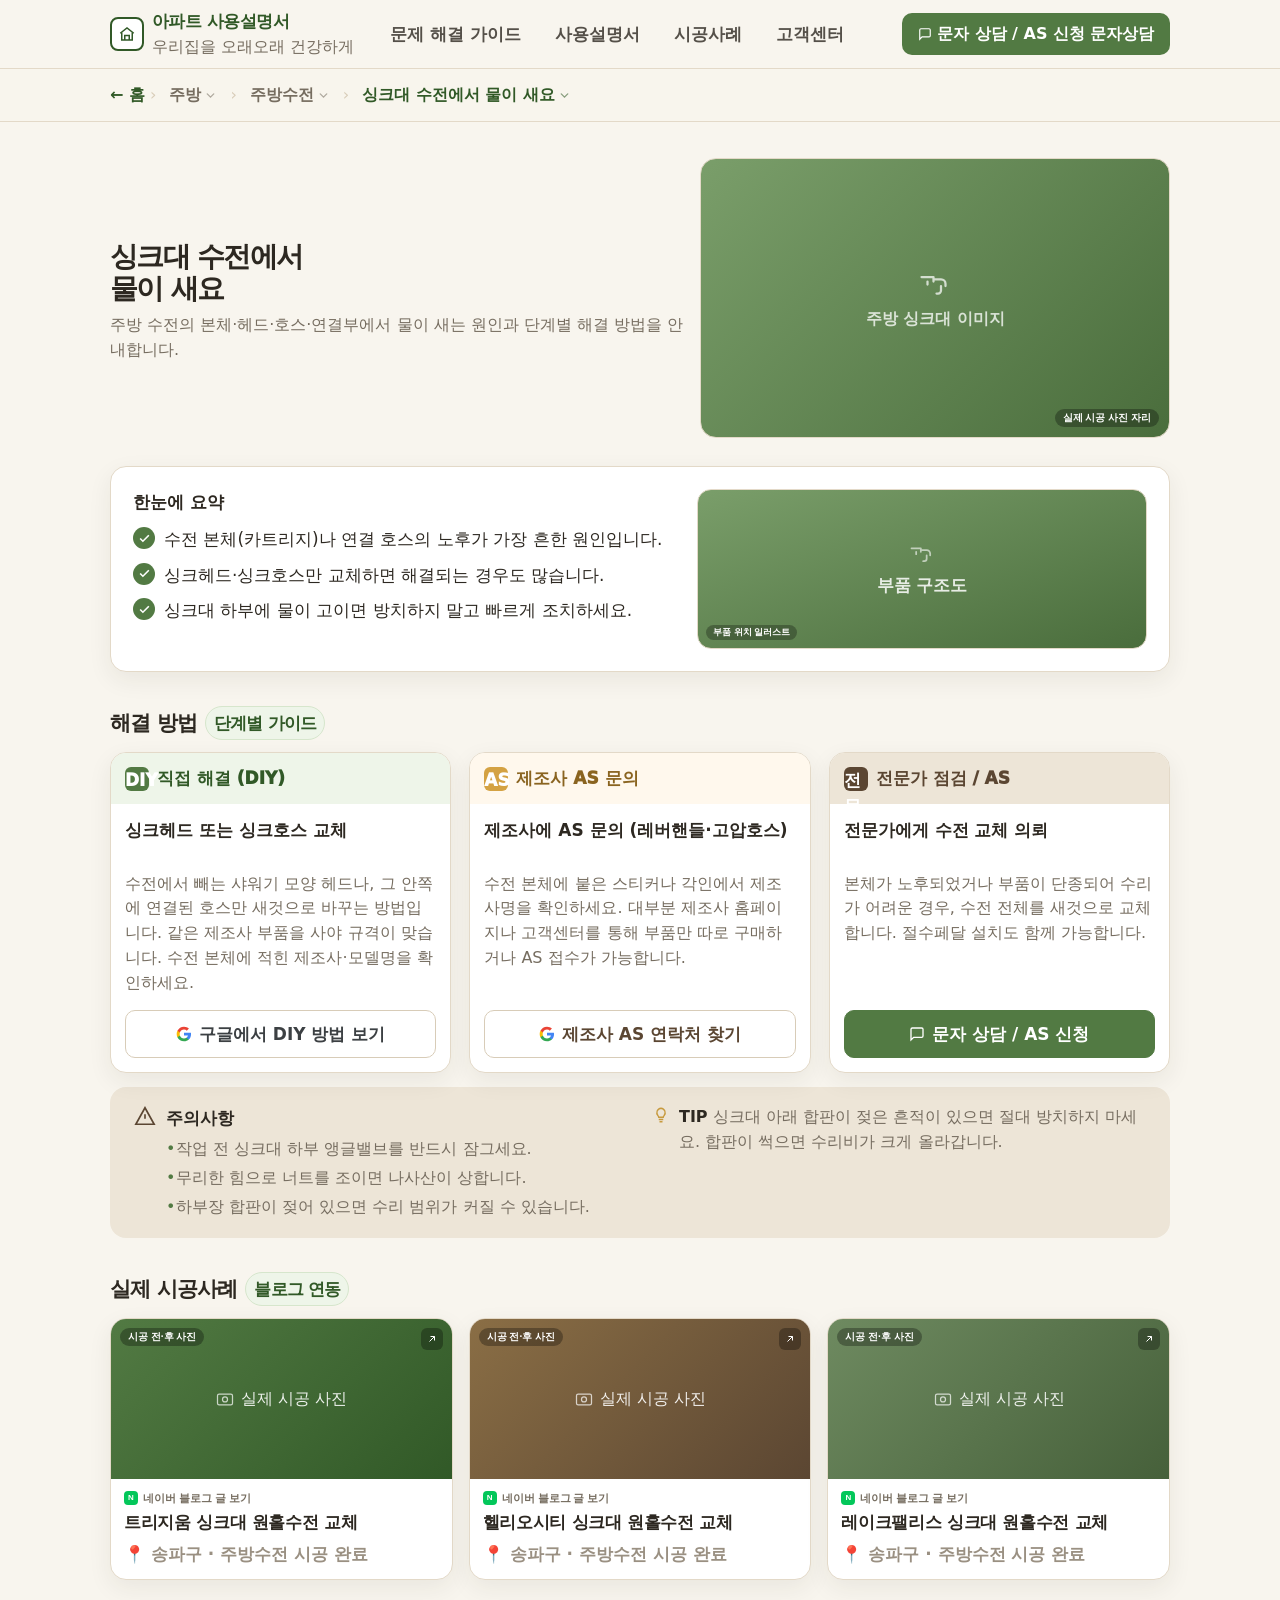
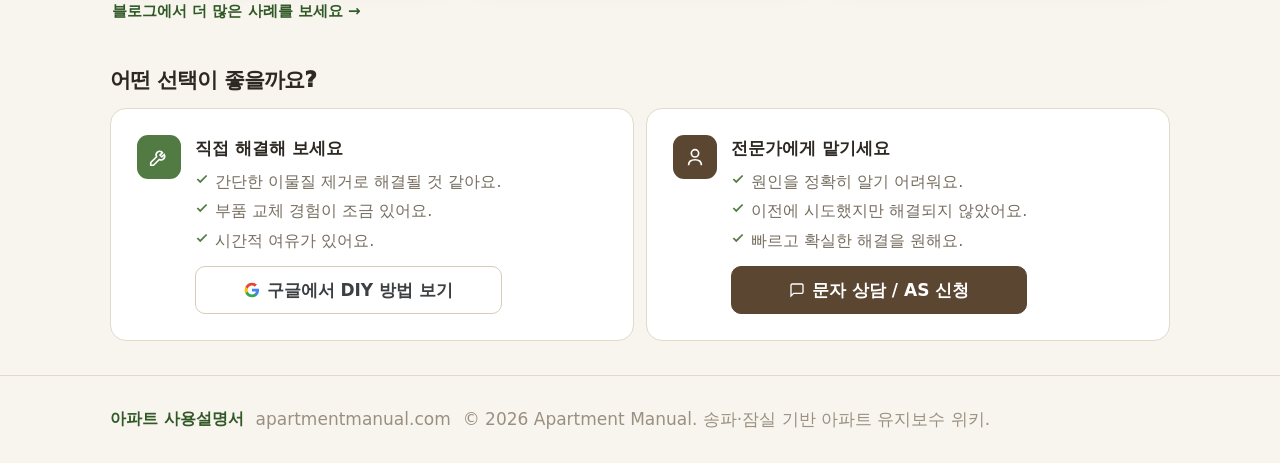
==== commit bf4d4264: "Add files via upload" ====
--- a/guide.html
+++ b/guide.html
@@ -752,50 +752,21 @@
 function leaveG(q){openLv('https://www.google.com/search?q='+encodeURIComponent(q),'구글');}
 
 /* consult */
-function openConsult(){
-  const isMobile=/android|iphone|ipad|ipod|mobile/i.test(navigator.userAgent);
-  if(!isMobile){
-    $('shConsult').innerHTML=`
-      <div class="sheet-hd"><div><h2>📱 스마트폰으로 상담하세요</h2><p class="sub">현장 사진 첨부가 필요해 모바일에서만 신청 가능합니다.</p></div><button class="x" onclick="closeConsult()">×</button></div>
-      <div style="padding:20px 0 8px;text-align:center">
-        <div style="font-size:52px;margin-bottom:12px">📷</div>
-        <p style="font-size:17px;font-weight:850;color:var(--ink);margin-bottom:6px">현장 사진이 있어야 정확한 상담이 가능합니다</p>
-        <p style="font-size:15px;color:var(--muted);line-height:1.6">스마트폰으로 현장을 촬영한 뒤<br>모바일에서 이 페이지를 열어 문자로 보내주세요.</p>
-        <div style="margin-top:20px;padding:16px;background:var(--green-soft);border-radius:14px">
-          <p style="font-size:14px;color:var(--muted);margin-bottom:6px">전화로 먼저 문의하셔도 됩니다</p>
-          <a href="tel:01089559640" style="font-size:22px;font-weight:950;color:var(--green-deep);text-decoration:none">010-8955-9640</a>
-        </div>
-      </div>`;
-    $('ovConsult').classList.add('open');document.body.style.overflow='hidden';
-    return;
-  }
-  renderConsult();$('ovConsult').classList.add('open');document.body.style.overflow='hidden';
-}
+function openConsult(){renderConsult();$('ovConsult').classList.add('open');document.body.style.overflow='hidden';}
 function closeConsult(){$('ovConsult').classList.remove('open');document.body.style.overflow='';}
 function addPhotos(e){[...e.target.files].slice(0,8-CS.photos.length).forEach(f=>{const r=new FileReader();r.onload=()=>{CS.photos.push(r.result);renderConsult();};r.readAsDataURL(f);});}
 function rmPhoto(i){CS.photos.splice(i,1);renderConsult();}
 function renderConsult(){
  const isMobile=/android|iphone|ipad|ipod|mobile/i.test(navigator.userAgent);
- if(!isMobile){
-   $('shConsult').innerHTML=
-    '<div class="sheet-hd"><div><h2>📱 스마트폰으로 상담하세요</h2><p class="sub">현장 사진 첨부가 필요해 모바일에서만 신청 가능합니다.</p></div><button class="x" onclick="closeConsult()">×</button></div>'+
-    '<div style="padding:20px 0 8px;text-align:center">'+
-    '<div style="font-size:52px;margin-bottom:12px">📷</div>'+
-    '<p style="font-size:17px;font-weight:850;color:var(--ink);margin-bottom:6px">현장 사진이 있어야 정확한 상담이 가능합니다</p>'+
-    '<p style="font-size:15px;color:var(--muted);line-height:1.6">스마트폰으로 현장을 촬영한 뒤<br>모바일에서 이 페이지를 열어 문자로 보내주세요.</p>'+
-    '<div style="margin-top:20px;padding:16px;background:var(--green-soft);border-radius:14px">'+
-    '<p style="font-size:14px;color:var(--muted);margin-bottom:6px">전화로 먼저 문의하셔도 됩니다</p>'+
-    '<a href="tel:01089559640" style="font-size:22px;font-weight:950;color:var(--green-deep);text-decoration:none">010-8955-9640</a>'+
-    '</div></div>';
-   return;
- }
  const s=SYM[cur],label=s.space+' '+s.fix+' · '+s.h1.join(' ');
  const ph=CS.photos.map((p,i)=>'<div class="photo"><img src="'+p+'"><button class="rm" onclick="rmPhoto('+i+')">×</button></div>').join('');
  const add=CS.photos.length<8?'<label class="addp"><svg viewBox="0 0 24 24" fill="none" stroke="currentColor" stroke-width="1.7"><rect x="3" y="6" width="18" height="13" rx="2"/><circle cx="12" cy="12.5" r="3"/></svg>사진 추가<input type="file" accept="image/*" multiple style="display:none" onchange="addPhotos(event)"></label>':'';
  const thumbs=CS.photos.length?'<div class="thumbs">'+CS.photos.slice(0,4).map(p=>'<div class="mini"><img src="'+p+'"></div>').join('')+(CS.photos.length>4?'<div class="mini" style="display:grid;place-items:center;font:900 10px sans-serif;color:var(--soft)">+'+String(CS.photos.length-4)+'</div>':'')+'</div>':'';
- const actionBtn = '<button id="cSend" class="send" '+(CS.photos.length&&CS.phone.trim()?'':'disabled')+' onclick="sendSMS()">'+IC.sms+(CS.photos.length&&CS.phone.trim()?'문자로 상담 보내기':(!CS.phone.trim()?'연락처를 먼저 입력하세요':'현장 사진을 먼저 첨부하세요'))+'</button>';
+ const actionBtn = isMobile
+  ? '<button id="cSend" class="send" '+(CS.photos.length&&CS.phone.trim()?'':'disabled')+' onclick="sendSMS()">'+IC.sms+(CS.photos.length&&CS.phone.trim()?'문자로 상담 보내기':(!CS.phone.trim()?'연락처를 먼저 입력하세요':'현장 사진을 먼저 첨부하세요'))+'</button>'
+  : '<button class="send" style="background:#FEE500;color:#3C1E1E" onclick="openKakao()"><svg width="17" height="17" viewBox="0 0 24 24" fill="currentColor"><path d="M12 3C6.477 3 2 6.477 2 10.8c0 2.7 1.613 5.08 4.077 6.573L5 21l4.493-2.41A11.3 11.3 0 0 0 12 18.6c5.523 0 10-3.477 10-7.8S17.523 3 12 3Z"/></svg>카카오톡으로 상담하기</button>';
  $('shConsult').innerHTML=
-  '<div class="sheet-hd"><div><h2>문자로 상담 신청</h2><p class="sub">현장 사진이 없으면 전송할 수 없습니다.</p></div><button class="x" onclick="closeConsult()">×</button></div>'+
+  '<div class="sheet-hd"><div><h2>'+(isMobile?'문자로 상담 신청':'카카오톡 상담 신청')+'</h2><p class="sub">'+(isMobile?'현장 사진이 없으면 전송할 수 없습니다.':'아래 정보를 확인하고 카카오톡으로 보내주세요.')+'</p></div><button class="x" onclick="closeConsult()">×</button></div>'+
   '<div style="display:flex;align-items:center;gap:8px;background:var(--green-soft);color:var(--green-deep);font:800 12.5px sans-serif;padding:10px 12px;border-radius:10px"><svg width="14" height="14" viewBox="0 0 24 24" fill="none" stroke="currentColor" stroke-width="3"><path d="M20 6 9 17l-5-5"/></svg><span>증상 자동 입력: <b>'+s.fix+' · '+s.h1.join(' ')+'</b></span></div>'+
   '<div class="field"><label>지역 <span class="rq">*</span></label><input id="cR" value="'+CS.region+'"></div>'+
   '<div class="field"><label>아파트명 <span class="rq">*</span></label><select class="aptsel" id="cA" onchange="if(this.value===\'직접 입력\'){document.getElementById(\'cAcustom\').style.display=\'block\'}else{document.getElementById(\'cAcustom\').style.display=\'none\'}"><option value="">아파트를 선택하세요</option>'+APTS.map(a=>'<option value="'+a+'"'+(CS.apt===a?' selected':'')+'>'+a+'</option>').join('')+'</select><input class="apt-custom" id="cAcustom" style="display:'+(CS.apt==='직접 입력'?'block':'none')+';width:100%;height:44px;border:1.5px solid var(--sand);border-radius:12px;padding:0 12px;font-size:16px" placeholder="아파트·건물명을 입력하세요" value="'+(CS.aptCustom||'')+'"></div>'+
@@ -831,7 +802,7 @@
  const s=SYM[cur];
  const msg='[아파트 사용설명서 상담]\n지역: '+CS.region+'\n아파트: '+(aptName()||'')+'\n연락처: '+(CS.phone||'')+'\n증상: '+s.fix+' · '+s.h1.join(' ')+'\n※ 현장 사진을 함께 보내주세요.';
  // 카카오 채널로 이동 (메시지는 직접 입력)
- window.open('https://pf.kakao.com/_txlVqG/chat','_blank');
+ window.open('http://pf.kakao.com/_txlVqG','_blank');
 }
 
 /* office */
@@ -975,7 +946,8 @@
 async function loadCases(s){
  const wrap=$('casesWrap'); if(!wrap)return;
  const tag=TAGMAP[s.id]||s.fix;
- const moreBtn='<button class="cases-more" onclick="openLv(\'https://m.blog.naver.com/'+BLOG_ID+'\',\'네이버 블로그\')">네이버 블로그에서 더 많은 시공사례 보기 →</button>';
+ const searchUrl='https://m.blog.naver.com/'+BLOG_ID+'?searchText='+encodeURIComponent(tag);
+ const moreBtn='<button class="cases-more" onclick="openLv(\''+searchUrl+'\',\'네이버 블로그\')">블로그에서 더 많은 사례를 보세요 →</button>';
  try{
   const res=await fetch(API_BLOG_SEARCH+'?tag='+encodeURIComponent(tag)+'&n=3',{cache:'no-store'});
   if(!res.ok)throw 0;
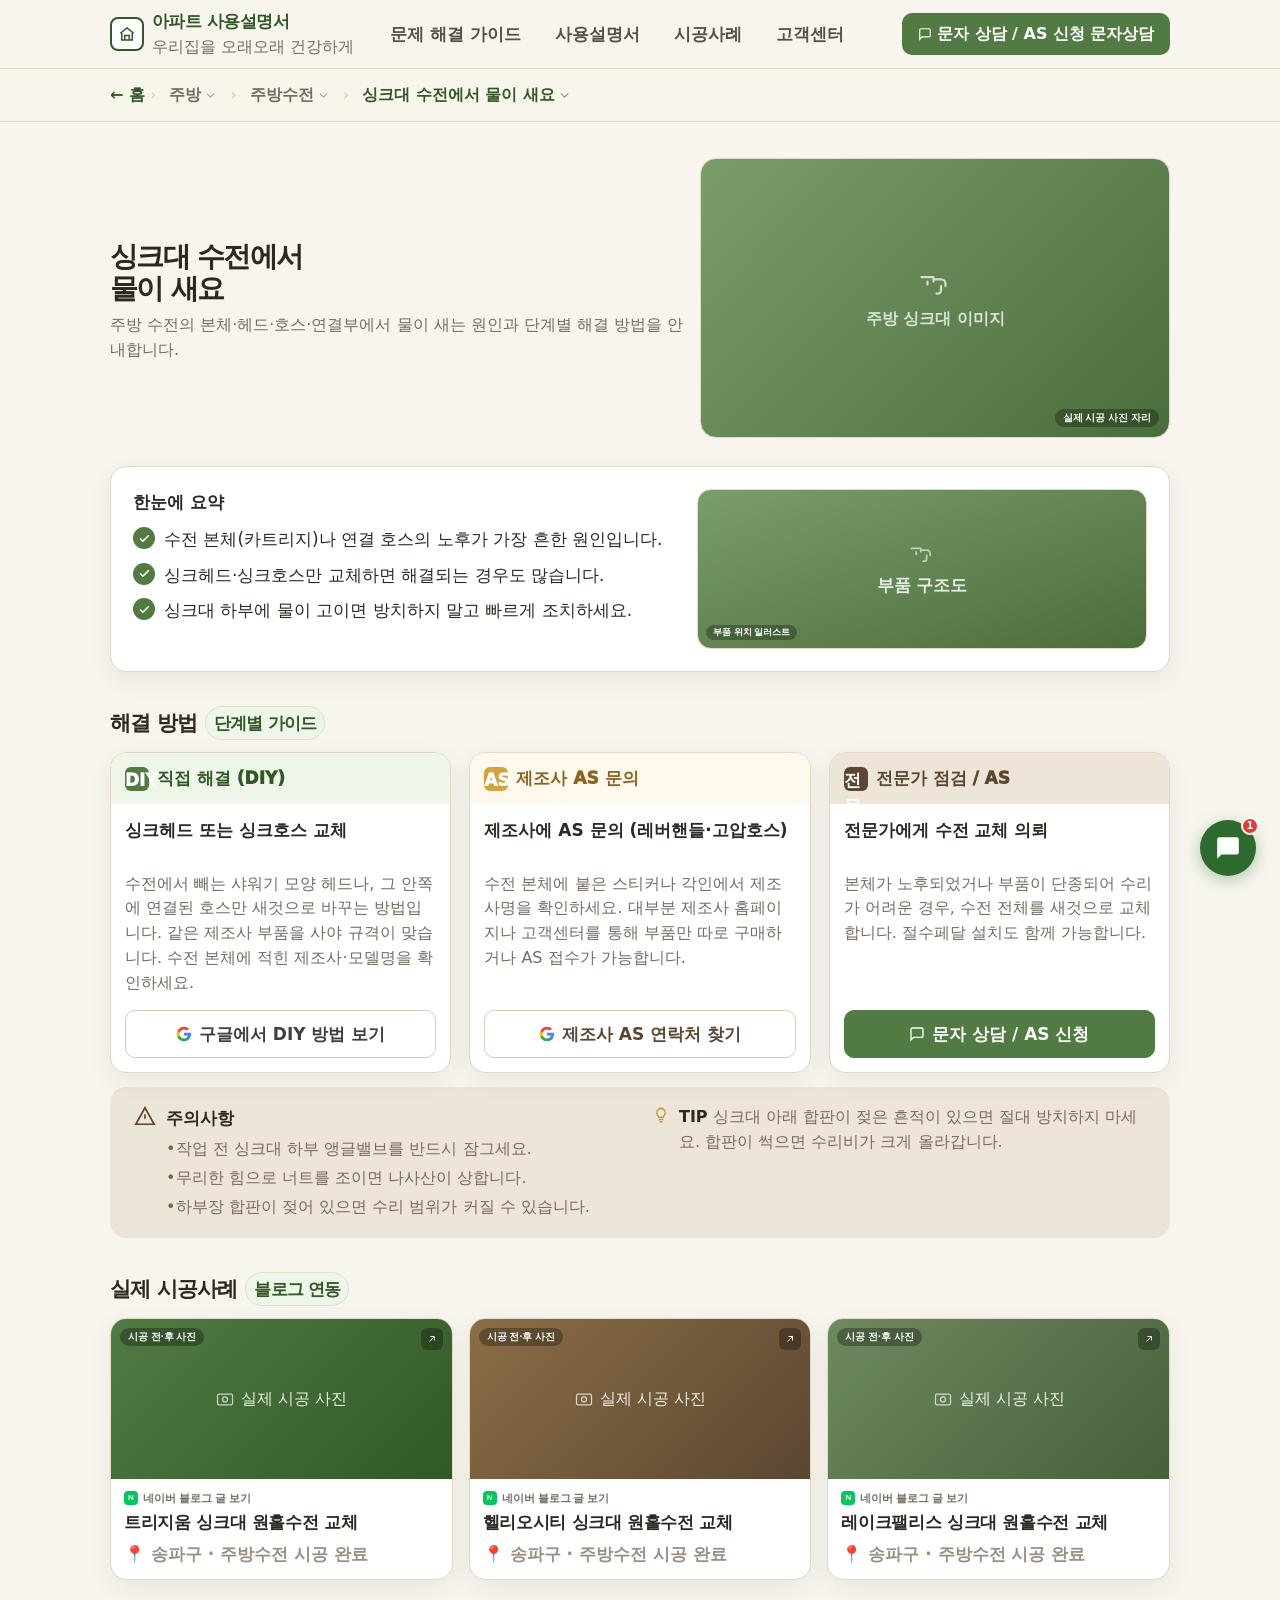
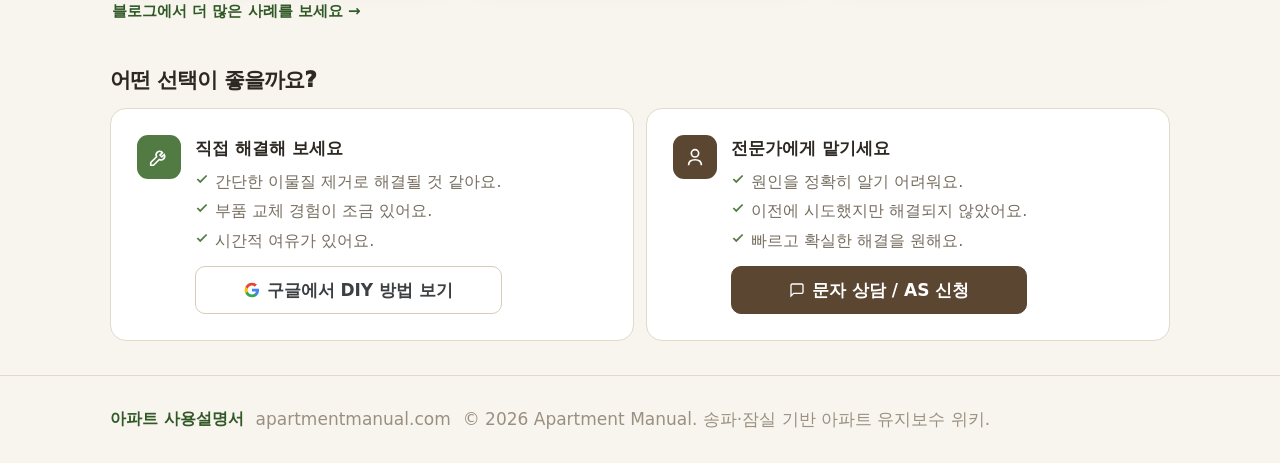
==== commit 3109e063: "Update guide.html" ====
--- a/guide.html
+++ b/guide.html
@@ -352,6 +352,7 @@
  s17:'전등스위치교체 전기콘센트교체', s18:'올스텐천정건조대',     s19:'샷시창문로드교체',    s20:'붙박이장경첩교체'
 };
 const BLOG_ID='mac6765';
+const BLOG_SIGNATURE='한빛철물마트잠실점아파트사용설명서'; /* 워커와 동일한 고유 태그 (검색조건 일치용) */
 const API_BLOG_SEARCH='/api/blog-search';
 
 const POSTS={
@@ -946,7 +947,9 @@
 async function loadCases(s){
  const wrap=$('casesWrap'); if(!wrap)return;
  const tag=TAGMAP[s.id]||s.fix;
- const searchUrl='https://m.blog.naver.com/'+BLOG_ID+'?searchText='+encodeURIComponent(tag);
+ const terms=tag.split(/\s+/).filter(Boolean).map(function(t){return '"'+t+'"';}).join(' ');
+ const sQuery=(BLOG_SIGNATURE?'"'+BLOG_SIGNATURE+'" ':'')+terms;
+ const searchUrl='https://search.naver.com/search.naver?ssc=tab.blog.all&query='+encodeURIComponent(sQuery);
  const moreBtn='<button class="cases-more" onclick="openLv(\''+searchUrl+'\',\'네이버 블로그\')">블로그에서 더 많은 사례를 보세요 →</button>';
  try{
   const res=await fetch(API_BLOG_SEARCH+'?tag='+encodeURIComponent(tag)+'&n=3',{cache:'no-store'});
@@ -995,5 +998,7 @@
 }
 updateMeta();
 </script>
+  <link rel="stylesheet" href="chatbot.css">
+  <script src="chatbot.js"></script>
 </body>
 </html>
--- a/chatbot.css
+++ b/chatbot.css
@@ -0,0 +1,282 @@
+/* 아파트 사용설명서 AI 챗봇 — chatbot.css */
+/* apartmentmanual.kr 사이트 색상 시스템에 맞춤 */
+
+#hb-btn {
+  position: fixed;
+  bottom: 24px;
+  right: 24px;
+  width: 56px;
+  height: 56px;
+  border-radius: 50%;
+  background: #2d6a2d;
+  border: none;
+  cursor: pointer;
+  box-shadow: 0 4px 16px rgba(45,106,45,0.35);
+  display: flex;
+  align-items: center;
+  justify-content: center;
+  z-index: 9998;
+  transition: transform .18s, background .18s;
+}
+#hb-btn:hover { background: #1b5e20; transform: scale(1.07); }
+#hb-btn svg { width: 26px; height: 26px; fill: #fff; }
+#hb-badge {
+  position: absolute;
+  top: -3px; right: -3px;
+  width: 18px; height: 18px;
+  background: #e53935;
+  border-radius: 50%;
+  font-size: 10px;
+  color: #fff;
+  display: flex; align-items: center; justify-content: center;
+  font-weight: 700;
+  border: 2px solid #fff;
+}
+
+#hb-panel {
+  position: fixed;
+  bottom: 92px;
+  right: 24px;
+  width: 360px;
+  max-height: 560px;
+  border-radius: 16px;
+  background: #fff;
+  box-shadow: 0 8px 40px rgba(0,0,0,0.18);
+  display: flex;
+  flex-direction: column;
+  z-index: 9999;
+  overflow: hidden;
+  transform: scale(0.92) translateY(16px);
+  opacity: 0;
+  pointer-events: none;
+  transition: transform .22s cubic-bezier(.4,0,.2,1), opacity .22s;
+}
+#hb-panel.hb-open {
+  transform: scale(1) translateY(0);
+  opacity: 1;
+  pointer-events: all;
+}
+
+/* 모바일 */
+@media (max-width: 480px) {
+  #hb-panel {
+    width: calc(100vw - 16px);
+    right: 8px;
+    bottom: 84px;
+    max-height: calc(100vh - 100px);
+  }
+  #hb-btn { bottom: 16px; right: 16px; }
+}
+
+#hb-header {
+  background: #2d6a2d;
+  padding: 13px 16px;
+  display: flex;
+  align-items: center;
+  gap: 10px;
+  flex-shrink: 0;
+}
+#hb-header .hb-logo {
+  width: 32px; height: 32px;
+  background: #fff;
+  border-radius: 7px;
+  display: flex; align-items: center; justify-content: center;
+  font-size: 17px;
+  flex-shrink: 0;
+}
+#hb-header .hb-title { color: #fff; font-size: 14px; font-weight: 600; }
+#hb-header .hb-sub { color: rgba(255,255,255,0.75); font-size: 10.5px; margin-top: 1px; }
+#hb-close {
+  margin-left: auto;
+  background: none; border: none; cursor: pointer;
+  color: rgba(255,255,255,0.8); font-size: 20px; line-height: 1;
+  padding: 2px 4px;
+}
+#hb-close:hover { color: #fff; }
+
+#hb-chips {
+  display: flex;
+  gap: 5px;
+  padding: 8px 10px;
+  flex-wrap: wrap;
+  border-bottom: 1px solid #f0ede8;
+  background: #f9f7f4;
+  flex-shrink: 0;
+}
+.hb-chip {
+  padding: 4px 10px;
+  border-radius: 20px;
+  border: 1px solid #d8d4cc;
+  font-size: 10.5px;
+  cursor: pointer;
+  background: #fff;
+  color: #5a5a5a;
+  white-space: nowrap;
+  transition: all .14s;
+  font-family: inherit;
+}
+.hb-chip:hover { background: #e8f5e8; color: #2d6a2d; border-color: #2d6a2d; }
+
+#hb-msgs {
+  flex: 1;
+  overflow-y: auto;
+  padding: 12px;
+  display: flex;
+  flex-direction: column;
+  gap: 9px;
+  background: #faf9f7;
+}
+.hb-msg {
+  font-size: 13px;
+  line-height: 1.55;
+  max-width: 100%;
+}
+.hb-msg.hb-bot {
+  align-self: flex-start;
+  background: #fff;
+  padding: 10px 13px;
+  border-radius: 4px 12px 12px 12px;
+  border: 1px solid #ece8e0;
+  color: #2c2c2a;
+  width: 100%;
+  box-sizing: border-box;
+}
+.hb-msg.hb-user {
+  align-self: flex-end;
+  background: #2d6a2d;
+  color: #fff;
+  padding: 9px 13px;
+  border-radius: 12px 12px 4px 12px;
+  max-width: 78%;
+}
+
+/* 태그 */
+.hb-tag {
+  display: inline-block;
+  font-size: 10px;
+  padding: 2px 7px;
+  border-radius: 10px;
+  font-weight: 600;
+  margin-right: 4px;
+}
+.hb-tag-diy  { background: #e8f5e8; color: #1b5e20; }
+.hb-tag-as   { background: #e3f2fd; color: #0d47a1; }
+.hb-tag-pro  { background: #fff3e0; color: #e65100; }
+
+/* 펼침 항목 */
+.hb-step {
+  margin: 4px 0;
+  border: 1px solid #ece8e0;
+  border-radius: 8px;
+  overflow: hidden;
+  background: #fff;
+}
+.hb-step-head {
+  display: flex;
+  align-items: center;
+  gap: 8px;
+  padding: 8px 11px;
+  cursor: pointer;
+  user-select: none;
+  transition: background .12s;
+}
+.hb-step-head:hover { background: #f9f7f4; }
+.hb-step-num {
+  width: 19px; height: 19px;
+  border-radius: 50%;
+  background: #2d6a2d;
+  color: #fff;
+  font-size: 10px;
+  display: flex; align-items: center; justify-content: center;
+  flex-shrink: 0;
+  font-weight: 600;
+}
+.hb-step-title {
+  flex: 1;
+  font-size: 12px;
+  font-weight: 500;
+  color: #2c2c2a;
+}
+.hb-step-arr { font-size: 10px; color: #aaa; flex-shrink: 0; }
+.hb-step-body {
+  display: none;
+  padding: 9px 13px 11px 38px;
+  border-top: 1px solid #f0ede8;
+  font-size: 11.5px;
+  line-height: 1.75;
+  color: #555;
+  background: #fdfcfa;
+}
+.hb-step-body.hb-open { display: block; }
+.hb-step-body ul { margin: 5px 0 5px 14px; }
+.hb-step-body ul li { margin-bottom: 3px; }
+.hb-tip {
+  margin-top: 7px;
+  padding: 6px 10px;
+  background: #f1f8e9;
+  border-left: 3px solid #66bb6a;
+  border-radius: 0 6px 6px 0;
+  font-size: 11px;
+  color: #2e7d32;
+}
+.hb-warn {
+  margin-top: 7px;
+  padding: 6px 10px;
+  background: #fff8e1;
+  border-left: 3px solid #ffa726;
+  border-radius: 0 6px 6px 0;
+  font-size: 11px;
+  color: #e65100;
+}
+
+/* 상담 버튼 */
+.hb-consult-btn {
+  margin-top: 10px;
+  display: inline-block;
+  background: #2d6a2d;
+  color: #fff;
+  border: none;
+  padding: 7px 14px;
+  border-radius: 8px;
+  font-size: 12px;
+  cursor: pointer;
+  font-family: inherit;
+  text-decoration: none;
+}
+.hb-consult-btn:hover { background: #1b5e20; }
+
+/* 입력창 */
+#hb-inputrow {
+  display: flex;
+  gap: 7px;
+  padding: 9px 11px;
+  border-top: 1px solid #ece8e0;
+  background: #fff;
+  flex-shrink: 0;
+}
+#hb-inp {
+  flex: 1;
+  border: 1px solid #d0ccc4;
+  border-radius: 8px;
+  padding: 7px 11px;
+  font-size: 12.5px;
+  font-family: inherit;
+  color: #2c2c2a;
+  background: #faf9f7;
+  outline: none;
+  transition: border-color .15s;
+}
+#hb-inp:focus { border-color: #2d6a2d; background: #fff; }
+#hb-send {
+  background: #2d6a2d;
+  color: #fff;
+  border: none;
+  border-radius: 8px;
+  padding: 7px 13px;
+  font-size: 13px;
+  cursor: pointer;
+  font-family: inherit;
+  transition: background .14s;
+  flex-shrink: 0;
+}
+#hb-send:hover { background: #1b5e20; }
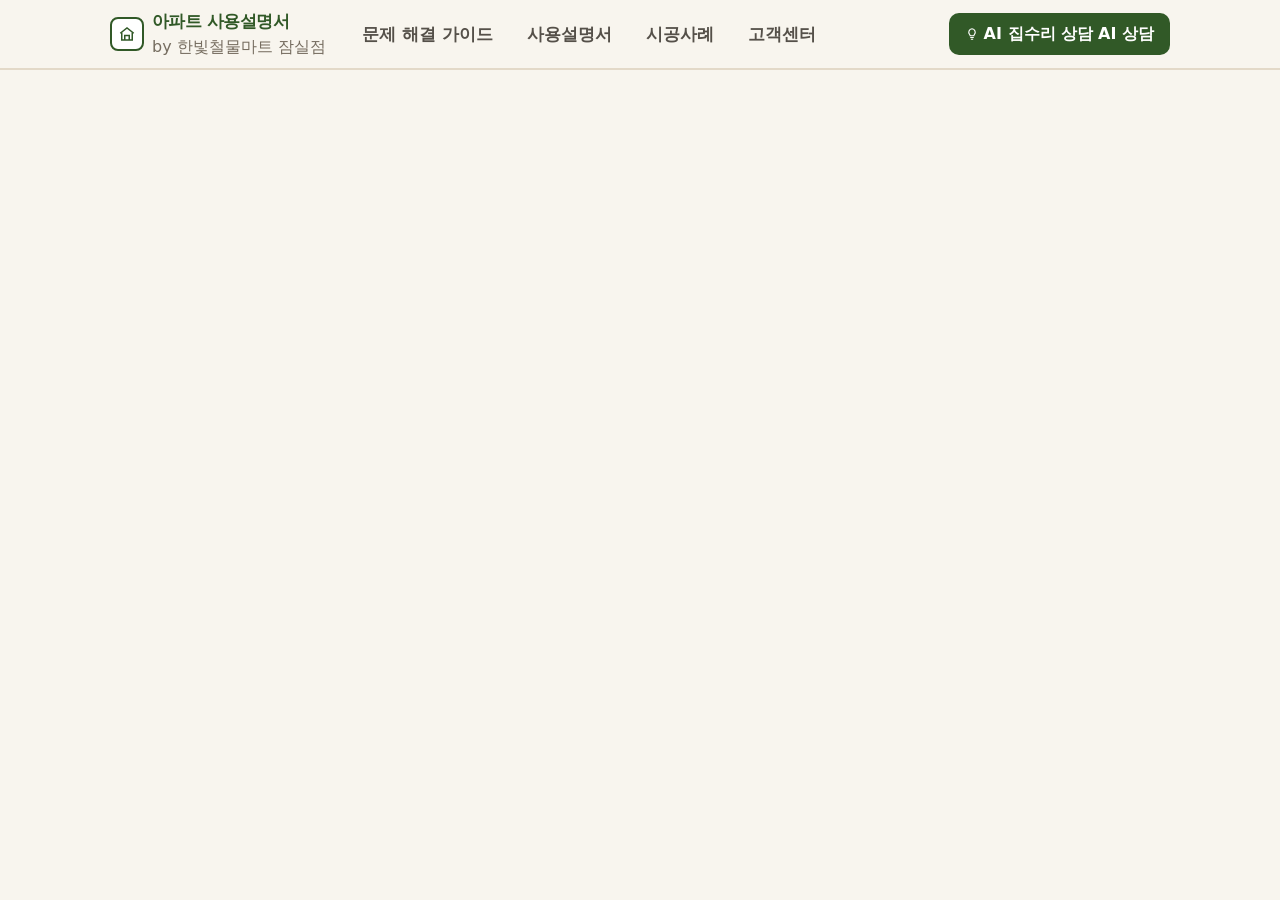
==== commit 7a22a7d0: "Add files via upload" ====
--- a/guide.html
+++ b/guide.html
@@ -235,6 +235,22 @@
   .case h4{font-size:16px}
 }
 
+/* ─── 모바일 헤더 버튼 축소 (제목 가림 방지) ─── */
+@media(max-width:719px){
+  .hd-btn{height:30px;padding:0 9px;font-size:12px;border-radius:8px;gap:4px}
+  .hd-btn svg{width:13px;height:13px}
+  .hd .in{height:50px}
+  .logo b{font-size:15px}
+  .logo small{font-size:11px}
+}
+
+/* ─── 히어로 h1 모바일 줄바꿈 방지 ─── */
+@media(max-width:719px){
+  .hero h1{font-size:22px;line-height:1.2;word-break:keep-all}
+  .hero-grid{grid-template-columns:1fr}
+  .hero{padding:8px 0 14px}
+}
+
 /* ─── tablet+ section spacing ─── */
 @media(min-width:720px){
   section{padding:0 0 28px}
@@ -301,9 +317,9 @@
 <body>
 
 <header class="hd"><div class="wrap in">
-  <a class="logo" href="index.html"><span class="logo-i"><svg viewBox="0 0 24 24" fill="none" stroke="currentColor" stroke-width="2"><path d="M3 11 12 4l9 7"/><path d="M5 10v10h14V10"/><path d="M9 20v-6h6v6"/></svg></span><span><b>아파트 사용설명서</b><small>우리집을 오래오래 건강하게</small></span></a>
+  <a class="logo" href="index.html"><span class="logo-i"><svg viewBox="0 0 24 24" fill="none" stroke="currentColor" stroke-width="2"><path d="M3 11 12 4l9 7"/><path d="M5 10v10h14V10"/><path d="M9 20v-6h6v6"/></svg></span><span><b>아파트 사용설명서</b><small>by 한빛철물마트 잠실점</small></span></a>
   <nav class="nav"><a href="#">문제 해결 가이드</a><a href="#">사용설명서</a><a href="#">시공사례</a><a href="#">고객센터</a></nav>
-  <button class="hd-btn" onclick="openConsult()"><svg viewBox="0 0 24 24" fill="none" stroke="currentColor" stroke-width="2"><path d="M21 15a2 2 0 0 1-2 2H7l-4 4V5a2 2 0 0 1 2-2h14a2 2 0 0 1 2 2Z"/></svg><span class="desktop">문자 상담 / AS 신청</span><span>문자상담</span></button>
+  <button class="hd-btn" onclick="openAIModal()" style="background:var(--green-deep)"><svg viewBox="0 0 24 24" fill="none" stroke="currentColor" stroke-width="2"><path d="M9 18h6M10 21h4M12 3a6 6 0 0 0-4 10c.7.7 1 1.5 1 2h6c0-.5.3-1.3 1-2a6 6 0 0 0-4-10Z"/></svg><span class="desktop">AI 집수리 상담</span><span>AI 상담</span></button>
 </div></header>
 
 <div id="crumbBar" class="crumb-bar"></div>
@@ -353,7 +369,6 @@
 };
 const BLOG_ID='mac6765';
 const BLOG_SIGNATURE='한빛철물마트잠실점아파트사용설명서'; /* 워커와 동일한 고유 태그 (검색조건 일치용) */
-const API_BLOG_SEARCH='/api/blog-search';
 
 const POSTS={
  s01:[
@@ -864,7 +879,7 @@
  let act='';
  if(t==='diy') act='<div class="act"><button class="btn btn-g" onclick="leaveG(\''+s.gkw+'\')">'+GL+'구글에서 DIY 방법 보기</button></div>';
  if(t==='mgmt') act='<div class="act"><button class="btn btn-ghost" onclick="openOffice()">관리사무소 연락처 확인 →</button></div>';
- if(t==='pro') act='<div class="act"><button class="btn btn-green" onclick="openConsult()">'+IC.sms+'문자 상담 / AS 신청</button></div>';
+ if(t==='pro') act='<div class="act"><button class="btn btn-green" onclick="openAIModal()">'+IC.sms+'AI 집수리 상담</button></div>';
  if(t==='mfg') act='<div class="act"><button class="btn btn-ghost" onclick="leaveG(\''+s.fix+' 제조사 AS 연락처\')">'+GL+'제조사 AS 연락처 찾기</button></div>';
  stepsHTML+='<div class="step '+t+'"><div class="step-h"><span class="n">'+({'diy':'DIY','mfg':'AS','mgmt':'관리','pro':'전문'}[t])+'</span>'+STEP_LABEL[t]+'</div><div class="step-b"><ul>'+items+'</ul>'+act+'</div></div>';
 });
@@ -884,11 +899,11 @@
 '<section><div class="sec-t">해결 방법 <span class="badge">단계별 가이드</span></div><div class="steps">'+stepsHTML+'</div>'+
 '<div class="notice"><div class="w">'+IC.warn+'<div><h5>주의사항</h5><ul>'+warnLi+'</ul></div></div><div class="tip">'+IC.tip+'<span><b>TIP</b> '+s.tip+'</span></div></div></section>'+
 
-'<section><div class="sec-t">실제 시공사례 <span class="badge">블로그 연동</span></div><div id="casesWrap">'+caseSkelWrap()+'</div></section>'+
+'<section><div class="sec-t" style="flex-wrap:wrap;gap:8px">실제 시공사례 <a href="https://blog.naver.com/mac6765" target="_blank" rel="noopener" style="font-size:14px;font-weight:700;color:var(--green-deep);background:var(--green-soft);border:1px solid var(--green-line);border-radius:999px;padding:3px 10px;text-decoration:none;white-space:nowrap">블로그에서 더 많은 사례를 보세요 →</a></div><div id="casesWrap">'+caseSkelWrap()+'</div></section>'+
 
 '<section><div class="sec-t">어떤 선택이 좋을까요?</div><div class="choose">'+
 '<div class="cc diy"><span class="ic">'+IC.diy+'</span><div><h4>직접 해결해 보세요</h4><ul><li>'+IC.chk.replace('#fff','var(--green)')+'간단한 이물질 제거로 해결될 것 같아요.</li><li>'+IC.chk.replace('#fff','var(--green)')+'부품 교체 경험이 조금 있어요.</li><li>'+IC.chk.replace('#fff','var(--green)')+'시간적 여유가 있어요.</li></ul><button class="btn btn-g" onclick="leaveG(\''+s.gkw+'\')">'+GL+'구글에서 DIY 방법 보기</button></div></div>'+
-'<div class="cc pro"><span class="ic">'+IC.person+'</span><div><h4>전문가에게 맡기세요</h4><ul><li>'+IC.chk.replace('#fff','var(--green)')+'원인을 정확히 알기 어려워요.</li><li>'+IC.chk.replace('#fff','var(--green)')+'이전에 시도했지만 해결되지 않았어요.</li><li>'+IC.chk.replace('#fff','var(--green)')+'빠르고 확실한 해결을 원해요.</li></ul><button class="btn btn-choco" onclick="openConsult()">'+IC.sms+'문자 상담 / AS 신청</button></div></div></div></section></div>'+
+'<div class="cc pro"><span class="ic">'+IC.person+'</span><div><h4>전문가에게 맡기세요</h4><ul><li>'+IC.chk.replace('#fff','var(--green)')+'원인을 정확히 알기 어려워요.</li><li>'+IC.chk.replace('#fff','var(--green)')+'이전에 시도했지만 해결되지 않았어요.</li><li>'+IC.chk.replace('#fff','var(--green)')+'빠르고 확실한 해결을 원해요.</li></ul><button class="btn btn-choco" onclick="openAIModal()">'+IC.sms+'AI 집수리 상담</button></div></div></div></section></div>'+
 
 '<footer><div class="wrap foot"><b>아파트 사용설명서</b><span>apartmentmanual.com</span><span>© 2026 Apartment Manual. 송파·잠실 기반 아파트 유지보수 위키.</span></div></footer>';
 renderCrumb();
@@ -925,43 +940,92 @@
 function pickSym(id){_goto(SYM.findIndex(x=>x.id===id));}
 document.addEventListener('click',function(e){if(crumbOpen&&!e.target.closest('.crumb')){crumbOpen=null;renderCrumb();}});
 
-/* ═══════════════════════════════════════════ BLOG CASES (네이버 검색 API + 썸네일) ═══════════════════════════════════════════ */
-function fmtDate(d){return d&&d.length===8?d.slice(0,4)+'.'+d.slice(4,6)+'.'+d.slice(6,8):'';}
-function caseSkelWrap(){let c='';for(let i=0;i<3;i++)c+='<div class="case sk"><div class="img c'+i+'"><div class="ph">'+IC.cam+'<span>불러오는 중…</span></div></div><div class="bd"><div class="src"><span class="d">N</span>네이버 블로그</div><h4>시공사례를 불러오고 있어요</h4></div></div>';return '<div class="cases">'+c+'</div>';}
-function caseCard(p,i){
- const d=fmtDate(p.date);
- const img=p.thumb
-  ?'<div class="img thumb" style="background-image:url(\''+p.thumb+'\')"><span class="tag">시공사례</span><span class="ext">'+IC.ext+'</span></div>'
-  :'<div class="img c'+(i%4)+'"><span class="tag">시공 사진</span><span class="ext">'+IC.ext+'</span><div class="ph">'+IC.cam+'<span>실제 시공 사진</span></div></div>';
- return '<div class="case" onclick="openLv(\''+p.link+'\',\'네이버 블로그\')">'+img
-  +'<div class="bd"><div class="src"><span class="d">N</span>네이버 블로그 글 보기</div><h4>'+p.title+'</h4>'
-  +'<div class="meta">'+(d?d+' · ':'')+'송파·잠실 시공</div></div></div>';
-}
-function fallbackCases(s){
- const posts=(POSTS[s.id]||[]).slice(0,3);
- if(!posts.length) return '<div class="cases"><div class="case-empty">블로그 시공사례를 준비 중입니다.</div></div>';
- const c=posts.map(function(p,i){const has=!!p.url;const blogHome='https://m.blog.naver.com/'+BLOG_ID;
-  return '<div class="case" onclick="openLv(\''+(has?p.url:blogHome)+'\',\'네이버 블로그\')"><div class="img c'+i+'"><span class="tag">시공 전·후 사진</span><span class="ext">'+IC.ext+'</span><div class="ph">'+IC.cam+'<span>실제 시공 사진</span></div></div><div class="bd"><div class="src"><span class="d">N</span>'+(has?'네이버 블로그 글 보기':'블로그 글 준비 중')+'</div><h4>'+p.title+'</h4><div class="meta">📍 송파구 · '+s.fix+' 시공 완료</div></div></div>';}).join('');
- return '<div class="cases">'+c+'</div>';
-}
+/* ═══════════════════════════════════════════
+   BLOG CASES — 수동 POSTS 데이터 기반 렌더
+   API 호출 없이 POSTS 배열에서 직접 카드 생성.
+   og:image는 Naver 블로그 포스트 URL에서 비동기로 가져옴.
+   ═══════════════════════════════════════════ */
+
+/* 스켈레톤 (초기 로딩 중 표시) */
+function caseSkelWrap(){
+  let c='';
+  for(let i=0;i<3;i++) c+=
+    '<div class="case sk">'
+    +'<div class="img c'+i+'"><div class="ph">'+IC.cam+'<span>불러오는 중…</span></div></div>'
+    +'<div class="bd"><div class="src"><span class="d">N</span>네이버 블로그</div>'
+    +'<h4>시공사례를 불러오고 있어요</h4></div></div>';
+  return '<div class="cases">'+c+'</div>';
+}
+
+/* 단일 카드 HTML 생성 (thumb 없으면 그라데이션 배경) */
+function caseCard(p, i, thumb){
+  const imgHtml = thumb
+    ? '<div class="img thumb" style="background-image:url(''+thumb+'')"><span class="tag">시공사례</span><span class="ext">'+IC.ext+'</span></div>'
+    : '<div class="img c'+(i%4)+'"><span class="tag">시공 전·후 사진</span><span class="ext">'+IC.ext+'</span><div class="ph">'+IC.cam+'<span>실제 시공 사진</span></div></div>';
+  const src  = p.url ? '네이버 블로그 글 보기' : '블로그 글 준비 중';
+  const dest = p.url || ('https://blog.naver.com/'+BLOG_ID);
+  return '<div class="case" onclick="openLv(''+dest+'','네이버 블로그')">'
+    +imgHtml
+    +'<div class="bd">'
+    +'<div class="src"><span class="d">N</span>'+src+'</div>'
+    +'<h4>'+p.title+'</h4>'
+    +'<div class="meta">📍 '+p.apt+' · 한빛철물마트 잠실점 시공</div>'
+    +'</div></div>';
+}
+
+/* 네이버 블로그 포스트의 og:image를 CORS 프록시 없이 가져오는 함수.
+   네이버 블로그 모바일 URL(m.blog.naver.com)은 og:image가 HTML에 포함됨.
+   Cloudflare Worker /api/ogimage?url=... 를 이용해 서버사이드로 추출. */
+async function fetchOgImage(postUrl){
+  if(!postUrl) return null;
+  try{
+    // 네이버 블로그 URL을 모바일 형식으로 변환
+    // https://blog.naver.com/mac6765/12345 → https://m.blog.naver.com/mac6765/12345
+    const mUrl = postUrl.replace('https://blog.naver.com/','https://m.blog.naver.com/');
+    const proxyUrl = '/api/ogimage?url=' + encodeURIComponent(mUrl);
+    const res = await fetch(proxyUrl, {signal: AbortSignal.timeout(4000)});
+    if(!res.ok) return null;
+    const data = await res.json();
+    return data.image || null;
+  } catch(e){
+    return null;
+  }
+}
+
+/* 메인 렌더 함수 — POSTS 수동 데이터 기반 */
 async function loadCases(s){
- const wrap=$('casesWrap'); if(!wrap)return;
- const tag=TAGMAP[s.id]||s.fix;
- const terms=tag.split(/\s+/).filter(Boolean).map(function(t){return '"'+t+'"';}).join(' ');
- const sQuery=(BLOG_SIGNATURE?'"'+BLOG_SIGNATURE+'" ':'')+terms;
- const searchUrl='https://search.naver.com/search.naver?ssc=tab.blog.all&query='+encodeURIComponent(sQuery);
- const moreBtn='<button class="cases-more" onclick="openLv(\''+searchUrl+'\',\'네이버 블로그\')">블로그에서 더 많은 사례를 보세요 →</button>';
- try{
-  const res=await fetch(API_BLOG_SEARCH+'?tag='+encodeURIComponent(tag)+'&n=3',{cache:'no-store'});
-  if(!res.ok)throw 0;
-  const data=await res.json();
-  if(!Array.isArray(data)||!data.length)throw 0;
-  if(SYM[cur].id!==s.id)return;
-  wrap.innerHTML='<div class="cases">'+data.slice(0,3).map(function(p,i){return caseCard(p,i);}).join('')+'</div>'+moreBtn;
- }catch(e){
-  if(SYM[cur].id!==s.id)return;
-  wrap.innerHTML=fallbackCases(s)+moreBtn;
- }
+  const wrap = $('casesWrap');
+  if(!wrap) return;
+
+  const posts = (POSTS[s.id]||[]).slice(0,3);
+
+  if(!posts.length){
+    wrap.innerHTML = '<div class="cases"><div class="case-empty">블로그 시공사례를 준비 중입니다.</div></div>';
+    return;
+  }
+
+  /* 1) 우선 썸네일 없이 즉시 카드 렌더 (빠른 표시) */
+  if(SYM[cur].id !== s.id) return;
+  wrap.innerHTML = '<div class="cases" id="casesGrid">'
+    + posts.map((p,i) => caseCard(p,i,null)).join('')
+    + '</div>';
+
+  /* 2) og:image 비동기 병렬 로드 후 카드 업데이트 */
+  posts.forEach(async (p, i) => {
+    if(!p.url) return;
+    const thumb = await fetchOgImage(p.url);
+    if(!thumb) return;
+    if(SYM[cur].id !== s.id) return; // 페이지 이동 후면 무시
+    const grid = document.getElementById('casesGrid');
+    if(!grid) return;
+    const card = grid.children[i];
+    if(!card) return;
+    const imgDiv = card.querySelector('.img');
+    if(!imgDiv) return;
+    imgDiv.className = 'img thumb';
+    imgDiv.style.backgroundImage = "url('"+thumb+"')";
+    imgDiv.innerHTML = '<span class="tag">시공사례</span><span class="ext">'+IC.ext+'</span>';
+  });
 }
 
 /* read URL param on load */
@@ -998,7 +1062,323 @@
 }
 updateMeta();
 </script>
-  <link rel="stylesheet" href="chatbot.css">
-  <script src="chatbot.js"></script>
+
+<!-- ═══════════════════════════════════════════════════════════
+     아파트 사용설명서 AI 전체화면 모달
+     ═══════════════════════════════════════════════════════════ -->
+<div id="aiModal" style="display:none;position:fixed;inset:0;z-index:300;background:#faf9f7;flex-direction:column;overflow:hidden">
+
+  <!-- 헤더 -->
+  <div style="background:#315927;padding:13px 16px;display:flex;align-items:center;gap:11px;flex-shrink:0;box-shadow:0 2px 8px rgba(0,0,0,.12)">
+    <div style="width:34px;height:34px;background:#fff;border-radius:8px;display:flex;align-items:center;justify-content:center;font-size:18px;flex-shrink:0">🏠</div>
+    <div style="flex:1;min-width:0">
+      <div style="color:#fff;font-size:15px;font-weight:700;letter-spacing:-.02em">아파트 사용설명서 AI</div>
+      <div style="color:rgba(255,255,255,.72);font-size:11px;margin-top:1px">by 한빛철물마트 잠실점 · 항목 클릭 시 상세 설명</div>
+    </div>
+    <button onclick="closeAIModal()" style="background:rgba(255,255,255,.15);border:none;color:#fff;width:34px;height:34px;border-radius:8px;font-size:20px;cursor:pointer;display:flex;align-items:center;justify-content:center;flex-shrink:0" aria-label="닫기">✕</button>
+  </div>
+
+  <!-- 칩 버튼 -->
+  <div id="aiChips" style="display:flex;gap:5px;padding:9px 13px;flex-wrap:wrap;border-bottom:1px solid #e8e4dc;background:#f4f1ea;flex-shrink:0"></div>
+
+  <!-- 메시지 영역 -->
+  <div id="aiMsgs" style="flex:1;overflow-y:auto;padding:14px 13px;display:flex;flex-direction:column;gap:11px;-webkit-overflow-scrolling:touch"></div>
+
+  <!-- 입력창 -->
+  <div style="display:flex;gap:8px;padding:10px 13px calc(10px + env(safe-area-inset-bottom,0px)) 13px;border-top:1px solid #e8e4dc;background:#fff;flex-shrink:0">
+    <input id="aiInp" placeholder="어떤 증상인지 말씀해 주세요..."
+      style="flex:1;border:1.5px solid #d0ccc4;border-radius:11px;padding:10px 13px;font-size:14px;font-family:inherit;outline:none;background:#faf9f7;color:#2d2821;transition:border-color .15s"
+      onfocus="this.style.borderColor='#315927'" onblur="this.style.borderColor='#d0ccc4'"
+      onkeydown="if(event.key==='Enter')aiSend()">
+    <button onclick="aiSend()" style="background:#315927;color:#fff;border:none;border-radius:11px;padding:10px 17px;font-size:14px;cursor:pointer;font-family:inherit;font-weight:700;flex-shrink:0">전송</button>
+  </div>
+</div>
+
+<style>
+/* AI 모달 내부 공통 스타일 */
+.ai-step{margin:5px 0;border:1px solid #e8e4dc;border-radius:10px;overflow:hidden;background:#fff}
+.ai-step-head{display:flex;align-items:center;gap:9px;padding:11px 14px;cursor:pointer;user-select:none;transition:background .12s}
+.ai-step-head:hover{background:#f4f1ea}
+.ai-step-num{width:22px;height:22px;border-radius:50%;background:#315927;color:#fff;font-size:11px;display:flex;align-items:center;justify-content:center;flex-shrink:0;font-weight:700}
+.ai-step-title{flex:1;font-size:13.5px;font-weight:500;color:#2d2821;line-height:1.4}
+.ai-step-arr{font-size:11px;color:#aaa;flex-shrink:0;transition:transform .15s}
+.ai-step-body{display:none;padding:10px 14px 13px 45px;border-top:1px solid #f0ede8;font-size:13px;line-height:1.8;color:#555;background:#fdfcfa}
+.ai-step-body ul{margin:5px 0 5px 14px}
+.ai-step-body ul li{margin-bottom:4px}
+.ai-tip-box{margin-top:8px;padding:7px 10px;background:#f1f8e9;border-left:3px solid #66bb6a;border-radius:0 7px 7px 0;font-size:12px;color:#2e7d32}
+.ai-warn-box{margin-top:8px;padding:7px 10px;background:#fff8e1;border-left:3px solid #ffa726;border-radius:0 7px 7px 0;font-size:12px;color:#e65100}
+.ai-tag-diy{display:inline-block;font-size:10.5px;padding:2px 8px;border-radius:10px;background:#e8f5e8;color:#1b5e20;font-weight:700;margin-right:5px}
+.ai-tag-as {display:inline-block;font-size:10.5px;padding:2px 8px;border-radius:10px;background:#e3f2fd;color:#0d47a1;font-weight:700;margin-right:5px}
+.ai-tag-pro{display:inline-block;font-size:10.5px;padding:2px 8px;border-radius:10px;background:#fff3e0;color:#e65100;font-weight:700;margin-right:5px}
+.ai-consult-btn{display:inline-flex;align-items:center;gap:6px;background:#315927;color:#fff;border:none;padding:10px 16px;border-radius:10px;font-size:13.5px;cursor:pointer;font-family:inherit;font-weight:700;text-decoration:none;margin-top:11px}
+.ai-consult-btn:hover{background:#1b5e20}
+.ai-sms-note{margin-top:10px;padding:10px 13px;background:#f1f8e9;border-radius:10px;font-size:13px;color:#2e7d32}
+</style>
+
+<script>
+/* ══════════════════════════════════════════════════════
+   아파트 사용설명서 AI — 전체화면 모달
+   ══════════════════════════════════════════════════════ */
+
+/* ── 지식베이스 (실제 상담 48,109건 기반) ── */
+const AI_KB=[
+  {keys:['주방수전','싱크대 수전','주방 누수','싱크헤드','싱크호스'],
+   title:'주방수전 누수 / 작동 불량',intro:'주방수전은 상담이 가장 많은 항목입니다(연간 465건). 싱크대 아래를 들여다보는 것이 첫 번째입니다.',
+   steps:[
+    {t:'diy',h:'싱크대 아래에서 물이 새요 — 위치 먼저 확인',b:'<ul><li><b>고압호스 연결부 느슨</b> → 스패너로 조이기만 해도 해결</li><li><b>싱크헤드/호스 파손</b> → 동일 제조사 제품으로 단품 교체 가능</li><li><b>레버 아래 본체 누수</b> → 제조사 AS 대상</li></ul><div class="ai-tip-box">💡 손전등으로 아래를 비춰보면 누수 위치를 바로 찾을 수 있어요</div>'},
+    {t:'diy',h:'싱크헤드가 잘 안 당겨져요',b:'<ul><li>수납장 안 호스가 꼬이거나 무거운 물건 아래 눌려 있는지 확인</li><li>정리하면 바로 해결됩니다</li></ul>'},
+    {t:'as',h:'온수가 안 나오거나 레버가 뻑뻑해요',b:'<ul><li>카트리지(온도조절 부품) 마모가 원인</li><li>수전 브랜드 확인 후 제조사 고객센터에 AS 문의</li><li>대림바스(1588-4848), 아메리칸스탠다드, 이누스, 한샘</li></ul>'},
+    {t:'pro',h:'수전 전체 교체를 원해요',b:'<ul><li>현재 수전 홀 개수(1홀/2홀) 확인 필요</li><li>직접 구매한 수전 설치만 의뢰도 가능</li><li>필터 수전, 절수 페달 방식으로 업그레이드도 가능</li></ul>'}
+   ]},
+
+  {keys:['세면수전','세면 수전','세면 누수','세면대 물이 안','고압호스','에어레이터','세면수전 물'],
+   title:'세면수전 누수 / 세면대 물 안 나옴',intro:'고압호스 연결부 이완이 가장 흔한 원인입니다. 아래 수납장을 열어 확인해보세요.',
+   steps:[
+    {t:'diy',h:'수전 아래에서 물이 뚝뚝 떨어져요',b:'<ul><li>냉·온수 고압호스 연결부 확인 → 스패너로 조이기만 해도 해결</li><li>호스 자체 부풀거나 금이 간 경우 → 동일 규격 새 호스로 교체</li></ul><div class="ai-tip-box">💡 고압호스는 마트에서 길이·규격만 맞으면 바로 구매 가능합니다</div>'},
+    {t:'diy',h:'물이 안 나오거나 수압이 갑자기 약해졌어요',b:'<ul><li>다른 수도에서도 안 나오면 → 단수, 관리사무소 문의</li><li>세면대만 문제라면 → 수전 끝 에어레이터(거름망) 분리 후 식초물 30분 청소</li><li>아래 수도 밸브가 잠겨 있는지 확인</li></ul>'},
+    {t:'pro',h:'청소 후에도 수압 낮거나 계속 새요',b:'<ul><li>카트리지 교체 또는 수전 전체 교체</li><li>감압밸브 점검은 관리사무소에 무상 요청 가능</li></ul>'}
+   ]},
+
+  {keys:['방등','거실등','형광등','LED 안 켜','불이 안 켜','안정기','조명 안'],
+   title:'방등 / 거실등 점등 불량',intro:'① 램프 수명 ② 안정기 고장 ③ 스위치·배선 순으로 확인하세요.',
+   steps:[
+    {t:'diy',h:'램프부터 교체해보세요',b:'<ul><li>T5/T8 규격 형광등 램프 교체 (양 끝 까만 변색 = 수명 종료)</li><li>새 램프 교체 후에도 안 켜지면 → 안정기 문제</li></ul><div class="ai-tip-box">💡 형광등 램프는 하드웨어점에서 규격만 맞으면 바로 구매 가능해요</div>'},
+    {t:'diy',h:'안정기를 교체해보세요',b:'<ul><li>차단기를 내리고 등기구 커버 분리 → 안정기 규격 확인 후 동일 제품으로 교체</li></ul><div class="ai-warn-box">⚠️ 전기 작업이 익숙하지 않으시면 전문가에게 맡기는 것이 안전합니다</div>'},
+    {t:'pro',h:'램프·안정기 교체 후에도 안 켜져요',b:'<ul><li>스위치 딸깍 소리 없음 → 스위치 교체 필요</li><li>여러 방 동시 불량 → 차단기 확인 후 배선 점검</li><li>LED 일체형 → 등기구 전체 교체 필요</li></ul>'}
+   ]},
+
+  {keys:['샤워수전','샤워기','샤워 물','샤워 누수','해바라기','슬라이드바','샤워 온수'],
+   title:'샤워수전 누수 / 작동 불량',intro:'헤드 막힘, 온도 조절 불량, 부품 파손 세 가지 유형입니다.',
+   steps:[
+    {t:'diy',h:'헤드에서 물이 새거나 수압이 약해요',b:'<ul><li>샤워헤드 분리 → 식초물 30분 담금 → 핀으로 구멍 뚫기</li><li>줄 연결부 느슨 → 손으로 조이면 해결</li><li>호스 삭음 → 같은 규격 새 호스 교체</li></ul><div class="ai-tip-box">💡 샤워헤드 거름망 청소만으로 수압이 2배가 되는 경우도 많아요</div>'},
+    {t:'diy',h:'온수가 안 나오거나 온도 조절이 안 돼요',b:'<ul><li>온수 방향 끝까지 돌려도 차갑다면 카트리지 고장 가능성 높음</li><li>다른 수전에서 온수 나오는지 먼저 확인 (보일러 문제일 수 있음)</li></ul><div class="ai-warn-box">⚠️ 카트리지 교체는 수전마다 달라 제조사 AS 또는 전문가 필요</div>'},
+    {t:'as',h:'본체에서 새거나 핸들이 파손됐어요',b:'<ul><li>수전 브랜드 확인 후 제조사 고객센터 AS 문의</li><li>대림바스(1588-4848), 아메리칸스탠다드, 이누스</li></ul>'},
+    {t:'pro',h:'수전 전체 교체를 원해요',b:'<ul><li>해바라기·슬라이드바 방식으로 변경 가능</li><li>직접 구매한 수전 설치만 의뢰도 가능</li></ul>'}
+   ]},
+
+  {keys:['싱크대 막','싱크대 배수','하수구 역류','싱크대 냄새','배수통','관통','배수가 안'],
+   title:'싱크대 배수 막힘 / 악취',intro:'음식 찌꺼기와 기름때 축적이 주 원인입니다. 단계별로 시도해보세요.',
+   steps:[
+    {t:'diy',h:'배수가 느리거나 막혔어요',b:'<ul><li>배수통 위 거름망 분리 → 이물질 제거</li><li>아래 U자 트랩 분리 → 내부 청소</li><li>끓는 물 → 기름때 녹임</li></ul><div class="ai-tip-box">💡 주 1회 끓는 물 붓는 습관만으로 막힘을 크게 줄일 수 있어요</div>'},
+    {t:'diy',h:'하수구 냄새가 올라와요',b:'<ul><li>봉수컵이 제자리에 있는지 확인</li><li>봉수컵 파손 시 악취방지캡 하수관 입구에 씌우기 (마트·인터넷 구매 가능)</li></ul>'},
+    {t:'pro',h:'물이 역류하거나 완전히 막혔어요',b:'<ul><li>전동 스프링 장비로 하수관 내부 관통 작업 필요</li></ul><div class="ai-warn-box">⚠️ 역류가 반복되면 아랫집 누수로 이어질 수 있으니 빨리 해결하세요</div>'}
+   ]},
+
+  {keys:['환풍기','팬 소리','환풍 소음','담배 냄새','댐퍼','덜덜','욕실 팬','환풍기 안'],
+   title:'화장실 환풍기 소음 / 고장',intro:'소음의 70%는 먼지가 원인입니다. 청소부터 해보세요.',
+   steps:[
+    {t:'diy',h:'소음이 심하거나 덜덜거려요 — 청소부터',b:'<ul><li>그릴(커버) 분리 → 팬 날개·모터 주변 먼지 제거 (솔 또는 에어건)</li><li>그릴망은 물로 씻어 완전히 말린 후 재장착</li></ul><div class="ai-tip-box">💡 청소 후 소음이 절반 이하로 줄어드는 경우가 많습니다</div>'},
+    {t:'as',h:'청소해도 소음이 계속되거나 작동이 안 돼요',b:'<ul><li>브랜드·모델명 확인 (그릴 안쪽에 표시)</li><li>제조사 AS 문의 또는 10년 이상 됐다면 교체 고려</li></ul>'},
+    {t:'pro',h:'이웃집 담배 냄새가 역류해요',b:'<ul><li>전동댐퍼 추가 설치로 냄새 역류 차단</li><li>전동댐퍼 내장 제품으로 환풍기 교체하는 방법도 있음</li></ul><div class="ai-warn-box">⚠️ 단순 환풍기 교체만으로는 냄새 역류가 해결되지 않습니다 — 댐퍼가 핵심</div>'}
+   ]},
+
+  {keys:['변기','물이 계속','물이 안 멈','졸졸','물통','물통에서','물 소리','물이 안 내려','물통부속','비데'],
+   title:'변기 물통부속 / 막힘',intro:'졸졸 소리가 나면 물통 뚜껑을 열어보세요. 원인을 바로 알 수 있어요.',
+   steps:[
+    {t:'diy',h:'물이 멈추지 않거나 졸졸 소리가 나요',b:'<ul><li><b>바닥 고무마개(플래퍼)가 들떠 있으면</b> → 플래퍼 교체 (가장 흔한 원인)</li><li><b>물이 오버플로우관 위로 넘치면</b> → 플로트볼 높이 조정</li><li><b>부표가 물에 잠겨 있으면</b> → 필밸브 교체 필요</li></ul><div class="ai-tip-box">💡 물통 부속 교체는 유튜브 보며 직접 가능해요. 부품은 인터넷·철물점에서 구매</div>'},
+    {t:'diy',h:'물통 옆 호스에서 물이 새요',b:'<ul><li>고압호스 연결부를 스패너로 조이기</li><li>호스 삭음·부풀음 → 동일 길이 새 호스 교체</li></ul>'},
+    {t:'diy',h:'물이 안 내려가요 (막힘)',b:'<ul><li>뚫어뻥으로 5~10회 압축</li><li>물 가득 채운 후 한 번에 내리는 방법도 효과적</li></ul><div class="ai-warn-box">⚠️ 뚫어뻥으로 안 되면 전문가의 스프링 관통 작업 필요</div>'},
+    {t:'as',h:'비데 작동이 안 돼요',b:'<ul><li>전원 코드 빠져 있는지 먼저 확인</li><li>브랜드 고객센터 AS 문의 (코웨이·노비타·대림)</li></ul>'},
+    {t:'pro',h:'변기 바닥에서 물이 새거나 흔들려요',b:'<ul><li>바닥 연결부 가스켓 교체 또는 재설치 필요</li><li>도기에 금이 가면 변기 전체 교체 필요</li></ul>'}
+   ]},
+
+  {keys:['손잡이','문손잡이','문고리','경첩','문이 안 열','문이 안 잠','헛돌아','삐걱','방문 손잡이'],
+   title:'방문 손잡이 / 경첩',intro:'규격만 맞으면 직접 교체할 수 있습니다.',
+   steps:[
+    {t:'diy',h:'손잡이가 헛돌거나 문이 안 열려요',b:'<ul><li>커버 분리 → 나사 풀기 → 손잡이 분리</li><li>래치볼트 크기·백세트(중심~문끝) 측정 후 동일 규격 구매·역순 조립</li></ul><div class="ai-tip-box">💡 드라이버 하나로 30분이면 됩니다. 유튜브 영상 참고하세요</div>'},
+    {t:'diy',h:'경첩이 삐걱거리거나 문이 처져요',b:'<ul><li>경첩에 WD-40 또는 식용유 도포</li><li>나사 헐거움 → 더 긴 나사로 교체하면 단단히 고정</li></ul>'},
+    {t:'pro',h:'문틀이 뒤틀렸거나 문이 닫히지 않아요',b:'<ul><li>문짝 자체가 뒤틀린 경우 대패 가공 또는 문짝 교체 필요</li></ul>'}
+   ]},
+
+  {keys:['세면대 막','세면대 배수','폽업','배수 느려','세면대 냄새','뚫어펑','세면대 배수구'],
+   title:'세면대 배수 불량 / 악취',intro:'폽업 마개 안 머리카락 제거가 대부분 해결합니다.',
+   steps:[
+    {t:'diy',h:'물이 느리게 내려가거나 막혔어요',b:'<ul><li>폽업 마개를 손으로 당겨 위로 빼기 → 머리카락 제거</li><li>베이킹소다 → 식초 → 뜨거운 물 순서로 부으면 효과적</li></ul><div class="ai-tip-box">💡 한 달에 한 번 폽업 마개 청소로 막힘을 예방하세요</div>'},
+    {t:'diy',h:'하수구 냄새가 올라와요',b:'<ul><li>물 한 컵 천천히 붓기 (봉수 보충)</li><li>폽업 마개 분리 후 청소하면 냄새가 사라지는 경우 많음</li></ul>'},
+    {t:'pro',h:'뚫어뻥으로도 해결이 안 돼요',b:'<ul><li>배관 깊은 곳 막힘 → 하수구 관통 작업 필요</li><li>배관 연결부 누수 → 폽업트랩 교체 필요</li></ul>'}
+   ]},
+
+  {keys:['센서등','현관 불','센서 안','계속 켜져','꺼지지 않','신발장 불','현관 센서'],
+   title:'현관 센서등 불량',intro:'안 켜짐 vs 꺼지지 않음 두 가지 증상으로 나뉩니다.',
+   steps:[
+    {t:'diy',h:'센서등이 안 켜져요',b:'<ul><li>손으로 가려 어둡게 하고 움직여보기 (낮에 밝으면 안 켜질 수 있음)</li><li>동일 규격 새 램프로 교체</li></ul>'},
+    {t:'diy',h:'센서등이 꺼지지 않아요',b:'<ul><li>센서 표면 먼지·거미줄 닦기</li><li>에어컨 바람·창문 방향 향하고 있으면 각도 조정</li></ul><div class="ai-warn-box">⚠️ 청소·각도 조정 후에도 꺼지지 않으면 교체 필요</div>'},
+    {t:'pro',h:'교체가 필요해요',b:'<ul><li>동일 규격(크기·소켓 타입) 확인 후 교체</li><li>천장 배선 연결 필요 시 전기 자격자 필요</li></ul>'}
+   ]},
+
+  {keys:['스위치','전등 스위치','눌러도 안','스위치 고장','콘센트'],
+   title:'전등 스위치 / 콘센트 불량',intro:'딸깍 소리가 없으면 스위치 자체 고장입니다.',
+   steps:[
+    {t:'diy',h:'스위치가 작동을 안 해요',b:'<ul><li>차단기 내리고 동일 규격(1구/2구/3구) 스위치로 교체</li></ul><div class="ai-warn-box">⚠️ 차단기를 내리지 않으면 감전 위험이 있습니다</div>'},
+    {t:'diy',h:'콘센트에 전기가 안 와요',b:'<ul><li>분전함 차단기가 내려가 있는지 먼저 확인</li><li>해당 콘센트만 불량이면 콘센트 교체</li></ul>'},
+    {t:'pro',h:'교체 후에도 안 되거나 여러 곳 동시 불량',b:'<ul><li>배선 문제로 전문가 점검 필요</li><li>누전 의심 시 즉시 차단기 내리고 전문가 호출</li></ul>'}
+   ]},
+
+  {keys:['렌지후드','후드','흡입력','후드 소음','후드 고장','후드 안'],
+   title:'렌지후드 소음 / 고장',intro:'그릴망 기름때 청소만으로 흡입력이 크게 개선됩니다.',
+   steps:[
+    {t:'diy',h:'흡입력이 약하거나 소음이 심해요',b:'<ul><li>그릴망 분리 → 중성세제로 기름때 세척</li></ul><div class="ai-tip-box">💡 한 달에 한 번 그릴망 세척을 권장합니다</div>'},
+    {t:'as',h:'작동이 완전히 안 되거나 불빛 불량',b:'<ul><li>브랜드·모델명 확인 후 제조사 AS 문의</li><li>불빛만 불량 → 동일 규격 램프 교체로 해결</li></ul>'},
+    {t:'pro',h:'이웃집 냄새 역류·교체를 원해요',b:'<ul><li>덕트에 전동댐퍼 설치로 역류 방지</li><li>교체 시 기존 덕트 구경·설치 공간 확인 필요</li></ul>'}
+   ]},
+
+  {keys:['도어락','번호가 안','잠기질','지문인식','카드키','먹통','도어 락'],
+   title:'디지털도어락 고장 / 교체',intro:'오작동의 절반 이상이 배터리 방전입니다. 먼저 배터리부터 교체하세요.',
+   steps:[
+    {t:'diy',h:'가장 먼저 — 배터리 교체',b:'<ul><li>AA 알카라인 건전지로 교체</li><li>비상 시 외부 하단 단자에 9V 배터리 대면 임시 작동 가능</li></ul><div class="ai-tip-box">💡 "삐삐삐" 경고음 = 즉시 교체 신호. 완전 방전되면 문이 잠길 수 있어요</div>'},
+    {t:'diy',h:'지문인식이 안 돼요',b:'<ul><li>센서 표면을 부드러운 천으로 닦기</li><li>손이 건조하면 수분 묻히고 시도</li><li>지문 삭제 후 재등록</li></ul>'},
+    {t:'as',h:'배터리 교체 후에도 오작동',b:'<ul><li>브랜드 고객센터 AS (삼성·게이트맨·아이레보)</li><li>보증기간(보통 2년) 내 무상 수리 가능</li></ul>'},
+    {t:'pro',h:'교체를 원해요',b:'<ul><li>현관문 두께·뒷판 규격 확인 후 설치</li><li>원하는 제품 직접 구매 후 설치만 의뢰도 가능</li></ul>'}
+   ]},
+
+  {keys:['욕실등','화장실 등','욕실 조명','화장실 불','욕실 불'],
+   title:'욕실등 점등 불량',intro:'욕실은 반드시 방습형 제품을 사용해야 합니다.',
+   steps:[
+    {t:'diy',h:'램프부터 교체해보세요',b:'<ul><li>방습형(IP44 이상) 동일 규격 램프로 교체</li></ul><div class="ai-warn-box">⚠️ 일반 램프를 욕실에 사용하면 습기로 인해 금방 고장납니다</div>'},
+    {t:'as',h:'브랜드 제품이라면 AS 먼저',b:'<ul><li>욕실등 브랜드 확인 후 AS 가능 여부 문의</li></ul>'},
+    {t:'pro',h:'램프 교체 후에도 안 켜지거나 등기구 교체 원해요',b:'<ul><li>안정기 교체 또는 방습형 등기구 전체 교체</li><li>욕실은 방습 등급 확인 필수 → 전문가 권장</li></ul>'}
+   ]},
+
+  {keys:['세면대 누수','세면대에서 물이 새','세면대 물 새','세면 누수'],
+   title:'세면대 누수',intro:'아래 수납장에서 어디가 새는지 위치 파악이 먼저입니다.',
+   steps:[
+    {t:'diy',h:'수납장에서 물이 새요',b:'<ul><li>냉·온수 고압호스 연결부 → 스패너로 조이면 해결</li><li>호스 파손 → 동일 규격 새 호스 교체</li><li>폽업트랩 연결부 누수 → 연결 나사 조임·패킹 교체</li></ul><div class="ai-tip-box">💡 손전등으로 아래를 비춰 정확한 누수 위치를 먼저 찾으세요</div>'},
+    {t:'pro',h:'조임 후에도 계속 새거나 카트리지 교체 필요',b:'<ul><li>카트리지 교체 또는 수전 전체 교체</li></ul>'}
+   ]}
+];
+
+const AI_TEL='010-8955-9640';
+let _aisc=0;
+
+function aiFindAns(q){
+  q=q.toLowerCase();
+  for(const k of AI_KB) if(k.keys.some(w=>q.includes(w))) return k;
+  return null;
+}
+
+const AI_TAGS={
+  diy:'<span class="ai-tag-diy">✅ 직접 가능</span>',
+  as: '<span class="ai-tag-as">📞 제조사 AS</span>',
+  pro:'<span class="ai-tag-pro">🔧 전문가</span>'
+};
+
+function aiRenderAns(ans){
+  let h=`<div style="background:#fff;border:1px solid #e8e4dc;border-radius:14px;padding:15px 16px;font-size:14px;line-height:1.6;max-width:700px">`;
+  h+=`<strong style="font-size:15.5px;letter-spacing:-.02em">${ans.title}</strong><br>`;
+  h+=`<span style="font-size:12.5px;color:#888;display:block;margin-top:3px;margin-bottom:10px">${ans.intro}</span>`;
+  h+=`<div style="font-size:11.5px;color:#bbb;margin-bottom:6px">▼ 항목을 클릭하면 자세한 설명이 펼쳐집니다</div>`;
+  for(let i=0;i<ans.steps.length;i++){
+    const s=ans.steps[i], id='ais'+(++_aisc);
+    h+=`<div class="ai-step">
+      <div class="ai-step-head" onclick="aiTog('${id}')">
+        <div class="ai-step-num">${i+1}</div>
+        <div class="ai-step-title">${AI_TAGS[s.t]} ${s.h}</div>
+        <span class="ai-step-arr" id="aiarr_${id}">▶</span>
+      </div>
+      <div class="ai-step-body" id="${id}">${s.b}</div>
+    </div>`;
+  }
+  /* 상담 버튼 */
+  const mob=/android|iphone|ipad|ipod|mobile/i.test(navigator.userAgent);
+  if(mob){
+    const sms=encodeURIComponent(`[아파트 사용설명서] ${ans.title} 관련 문의드립니다.`);
+    h+=`<a href="sms:${AI_TEL}?body=${sms}" class="ai-consult-btn">📱 문자 상담 연결 →</a>`;
+  } else {
+    h+=`<div class="ai-sms-note">📞 전화 상담: <a href="tel:${AI_TEL}" style="color:#315927;font-weight:700">${AI_TEL}</a> &nbsp;|&nbsp; 모바일에서 사진과 함께 문자 상담을 이용해보세요</div>`;
+  }
+  h+=`</div>`;
+  return h;
+}
+
+window.aiTog=function(id){
+  const b=document.getElementById(id), a=document.getElementById('aiarr_'+id);
+  if(!b)return;
+  const open=b.style.display!=='none';
+  b.style.display=open?'none':'block';
+  a.textContent=open?'▶':'▼';
+};
+
+function aiAddMsg(html,who){
+  const d=document.createElement('div');
+  if(who==='user'){
+    d.style.cssText='align-self:flex-end;background:#315927;color:#fff;padding:11px 15px;border-radius:15px 15px 4px 15px;max-width:80%;font-size:14px;line-height:1.5;word-break:keep-all';
+  } else {
+    d.style.cssText='align-self:flex-start;width:100%';
+  }
+  d.innerHTML=html;
+  const m=document.getElementById('aiMsgs');
+  m.appendChild(d);
+  setTimeout(()=>m.scrollTop=m.scrollHeight,50);
+}
+
+function aiSend(){
+  const inp=document.getElementById('aiInp');
+  const q=inp.value.trim();
+  if(!q)return;
+  inp.value='';
+  aiAddMsg(q,'user');
+  setTimeout(()=>{
+    const ans=aiFindAns(q);
+    if(ans){
+      aiAddMsg(aiRenderAns(ans),'bot');
+    } else {
+      const mob=/android|iphone|ipad|ipod|mobile/i.test(navigator.userAgent);
+      const sms=encodeURIComponent('[아파트 사용설명서] 집수리 문의드립니다.');
+      let fb=`<div style="background:#fff;border:1px solid #e8e4dc;border-radius:14px;padding:15px 16px;font-size:14px">`;
+      fb+=`"<strong>${q}</strong>"에 해당하는 항목을 찾지 못했어요.<br><br>`;
+      fb+=`<span style="font-size:13px;color:#888">예) "주방수전 물이 새요" / "변기 물이 안 멈춰요"</span><br>`;
+      if(mob){
+        fb+=`<a href="sms:${AI_TEL}?body=${sms}" class="ai-consult-btn">📱 직접 문자 상담 →</a>`;
+      } else {
+        fb+=`<div class="ai-sms-note">📞 <a href="tel:${AI_TEL}" style="color:#315927;font-weight:700">${AI_TEL}</a> 로 전화해 주세요</div>`;
+      }
+      fb+=`</div>`;
+      aiAddMsg(fb,'bot');
+    }
+  },300);
+}
+
+/* ── 칩 버튼 & 초기화 ── */
+const AI_CHIPS=[
+  ['💧 주방수전','주방수전 물이 새요'],['🚿 세면수전','세면수전 물이 새요'],
+  ['💡 방등','방등이 안 켜져요'],['🚿 샤워수전','샤워수전 물이 새요'],
+  ['🌀 싱크대 배수','싱크대 배수가 막혔어요'],['💨 환풍기','환풍기 소음이 심해요'],
+  ['🚽 변기','변기 물이 안 멈춰요'],['🚪 방문 손잡이','방문 손잡이가 안 열려요'],
+  ['🌀 세면대 배수','세면대 배수가 느려요'],['🔦 센서등','현관 센서등이 안 켜져요'],
+  ['🔌 전등 스위치','전등 스위치가 안 돼요'],['🍳 렌지후드','렌지후드 소음이 심해요'],
+  ['🔐 도어락','도어락이 안 잠겨요'],['💡 욕실등','욕실등이 안 켜져요'],
+  ['💦 세면대 누수','세면대 누수가 있어요'],
+];
+
+let _aiInited=false;
+function aiInitOnce(){
+  if(_aiInited)return; _aiInited=true;
+  const chips=document.getElementById('aiChips');
+  if(chips) chips.innerHTML=AI_CHIPS.map(([label,q])=>
+    `<button onclick="aiAsk('${q}')" style="padding:5px 11px;border-radius:20px;border:1px solid #d5d0c8;font-size:12px;cursor:pointer;background:#fff;color:#5a5349;white-space:nowrap;font-family:inherit;transition:all .12s" onmouseover="this.style.background='#e8f5e8';this.style.borderColor='#315927';this.style.color='#315927'" onmouseout="this.style.background='#fff';this.style.borderColor='#d5d0c8';this.style.color='#5a5349'">${label}</button>`
+  ).join('');
+  aiAddMsg(`<div style="background:#fff;border:1px solid #e8e4dc;border-radius:14px;padding:15px 16px;font-size:14px;line-height:1.65">안녕하세요! 집수리 증상을 알려주시면 직접 해결 방법부터 전문가가 필요한 경우까지 <b>단계별로</b> 안내해 드려요.<br><br><span style="font-size:13px;color:#888">💡 위 버튼을 누르거나 증상을 직접 입력해보세요</span></div>`,'bot');
+}
+
+function aiAsk(q){
+  const inp=document.getElementById('aiInp');
+  if(inp){inp.value=q;aiSend();}
+}
+
+/* ── 모달 열기/닫기 ── */
+function openAIModal(){
+  const m=document.getElementById('aiModal');
+  m.style.display='flex';
+  document.body.style.overflow='hidden';
+  aiInitOnce();
+  setTimeout(()=>document.getElementById('aiInp').focus(),150);
+}
+function closeAIModal(){
+  document.getElementById('aiModal').style.display='none';
+  document.body.style.overflow='';
+}
+/* ESC 키로 닫기 */
+document.addEventListener('keydown',e=>{if(e.key==='Escape'&&document.getElementById('aiModal').style.display==='flex')closeAIModal();});
+</script>
 </body>
 </html>
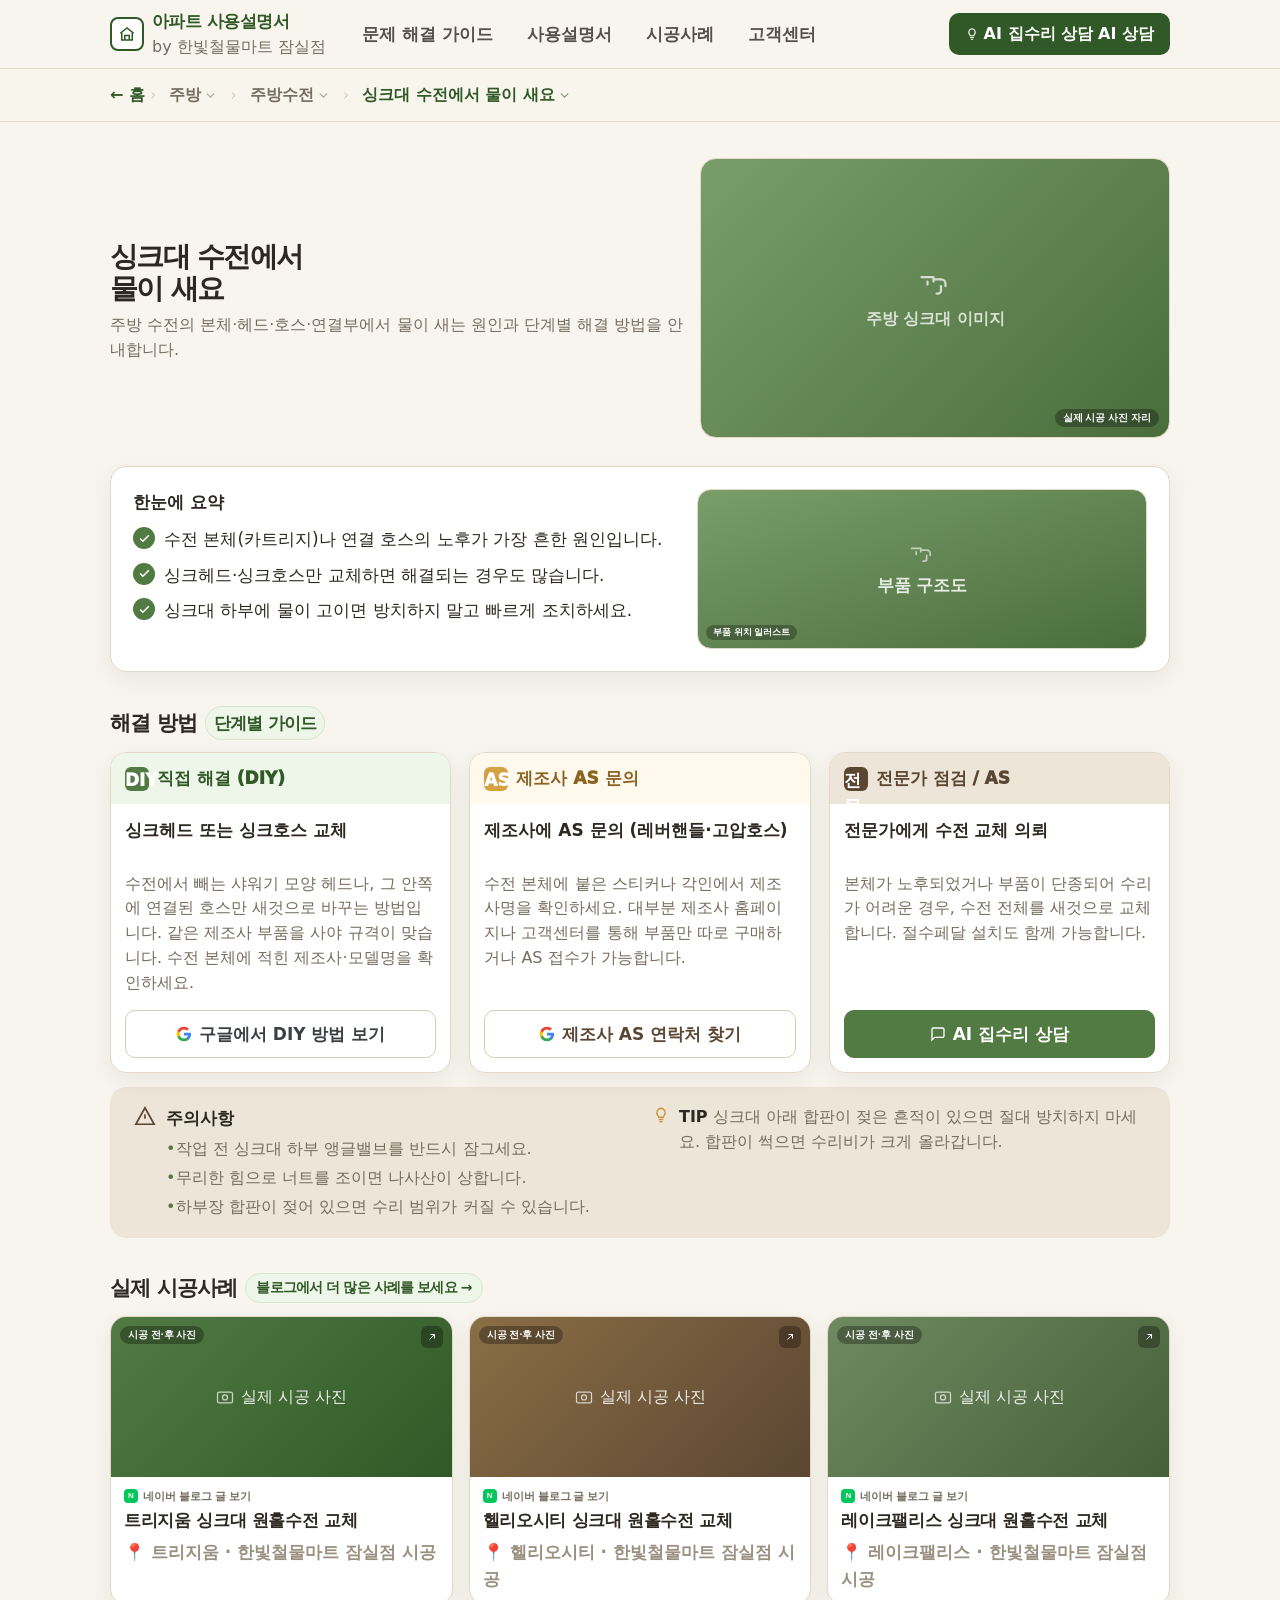
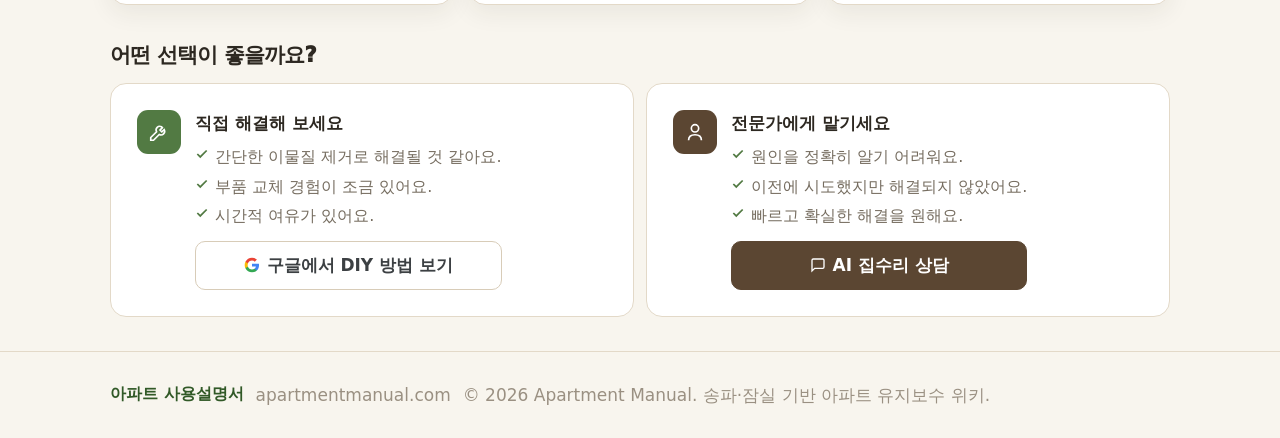
==== commit 930d8201: "Add files via upload" ====
--- a/guide.html
+++ b/guide.html
@@ -959,18 +959,21 @@
 
 /* 단일 카드 HTML 생성 (thumb 없으면 그라데이션 배경) */
 function caseCard(p, i, thumb){
-  const imgHtml = thumb
-    ? '<div class="img thumb" style="background-image:url(''+thumb+'')"><span class="tag">시공사례</span><span class="ext">'+IC.ext+'</span></div>'
-    : '<div class="img c'+(i%4)+'"><span class="tag">시공 전·후 사진</span><span class="ext">'+IC.ext+'</span><div class="ph">'+IC.cam+'<span>실제 시공 사진</span></div></div>';
+  const dest = p.url || ('https://blog.naver.com/' + BLOG_ID);
   const src  = p.url ? '네이버 블로그 글 보기' : '블로그 글 준비 중';
-  const dest = p.url || ('https://blog.naver.com/'+BLOG_ID);
-  return '<div class="case" onclick="openLv(''+dest+'','네이버 블로그')">'
-    +imgHtml
-    +'<div class="bd">'
-    +'<div class="src"><span class="d">N</span>'+src+'</div>'
-    +'<h4>'+p.title+'</h4>'
-    +'<div class="meta">📍 '+p.apt+' · 한빛철물마트 잠실점 시공</div>'
-    +'</div></div>';
+  let imgHtml;
+  if(thumb){
+    imgHtml = '<div class="img thumb" style="background-image:url(' + JSON.stringify(thumb) + ')"><span class="tag">시공사례</span><span class="ext">' + IC.ext + '</span></div>';
+  } else {
+    imgHtml = '<div class="img c' + (i%4) + '"><span class="tag">시공 전·후 사진</span><span class="ext">' + IC.ext + '</span><div class="ph">' + IC.cam + '<span>실제 시공 사진</span></div></div>';
+  }
+  return '<div class="case" onclick="openLv(\'' + dest.replace(/'/g,"\\'") + '\',\'네이버 블로그\')">'
+    + imgHtml
+    + '<div class="bd">'
+    + '<div class="src"><span class="d">N</span>' + src + '</div>'
+    + '<h4>' + p.title + '</h4>'
+    + '<div class="meta">📍 ' + p.apt + ' · 한빛철물마트 잠실점 시공</div>'
+    + '</div></div>';
 }
 
 /* 네이버 블로그 포스트의 og:image를 CORS 프록시 없이 가져오는 함수.
